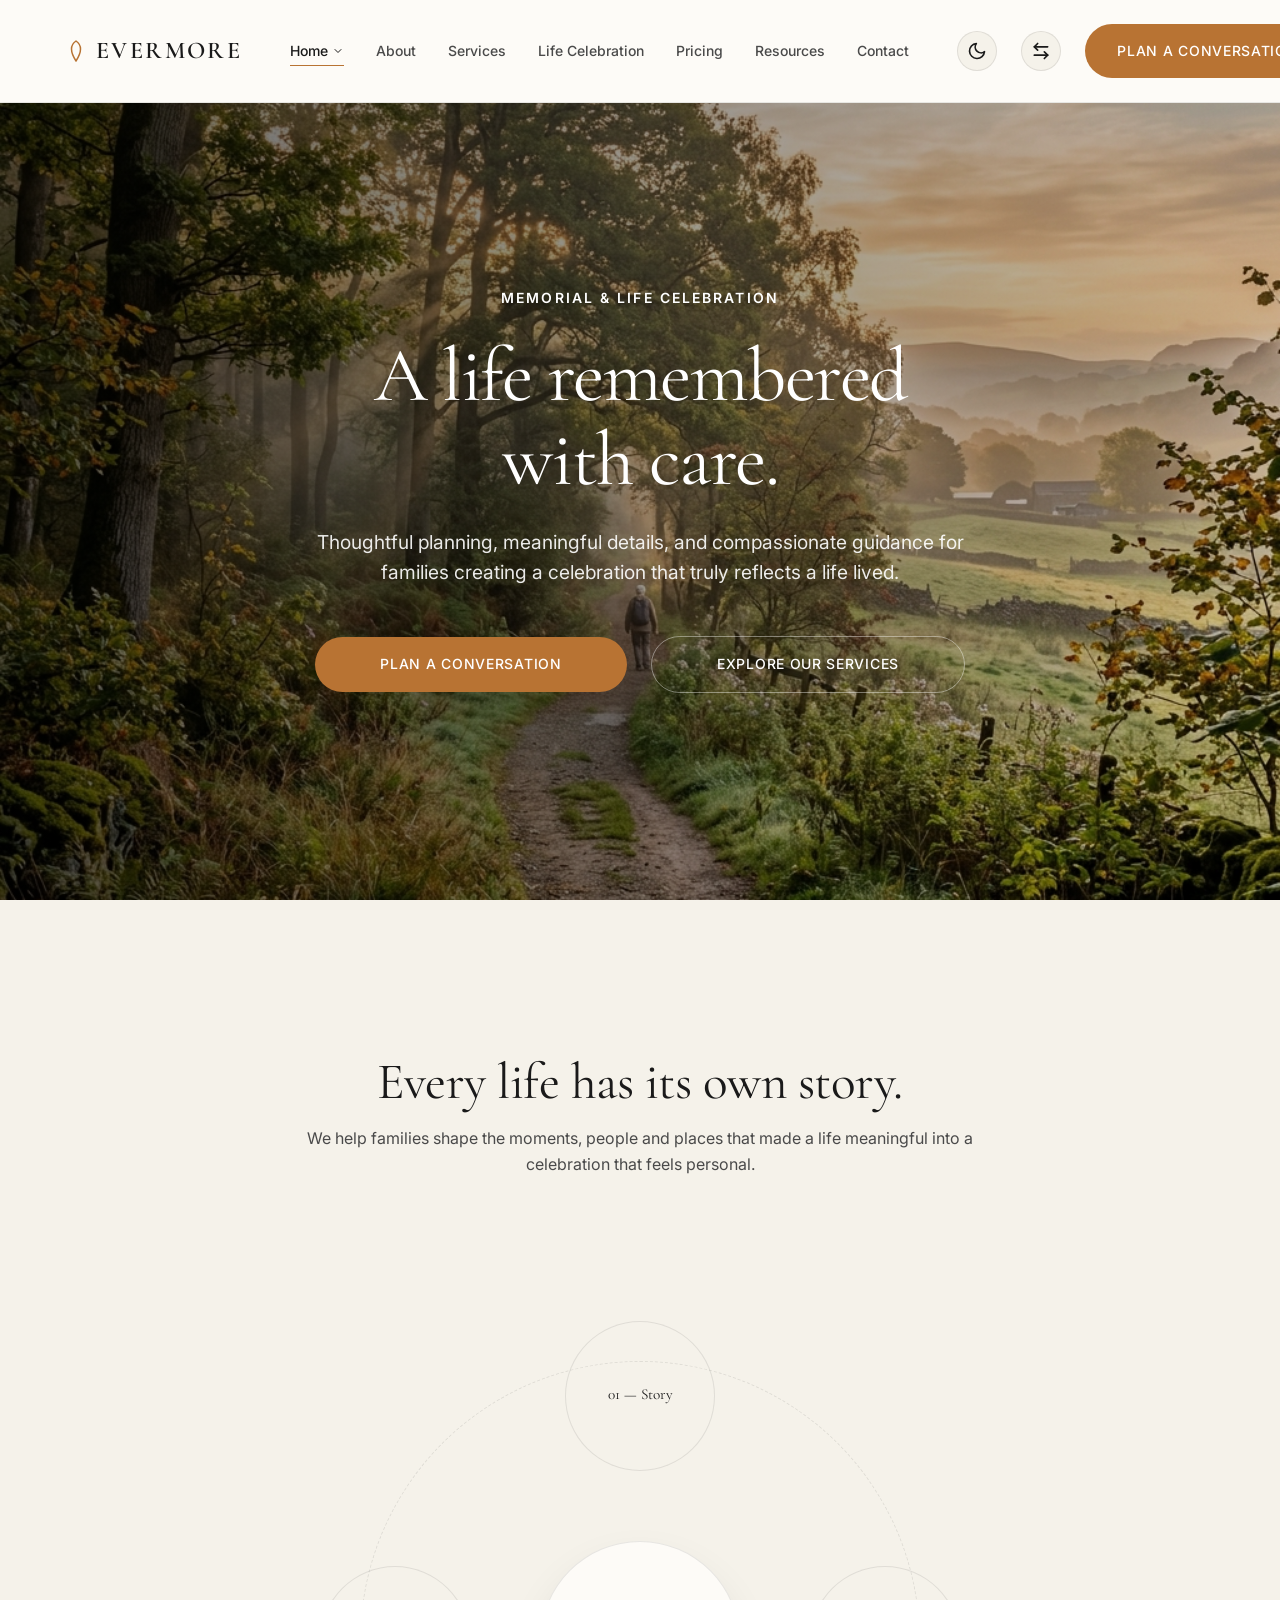
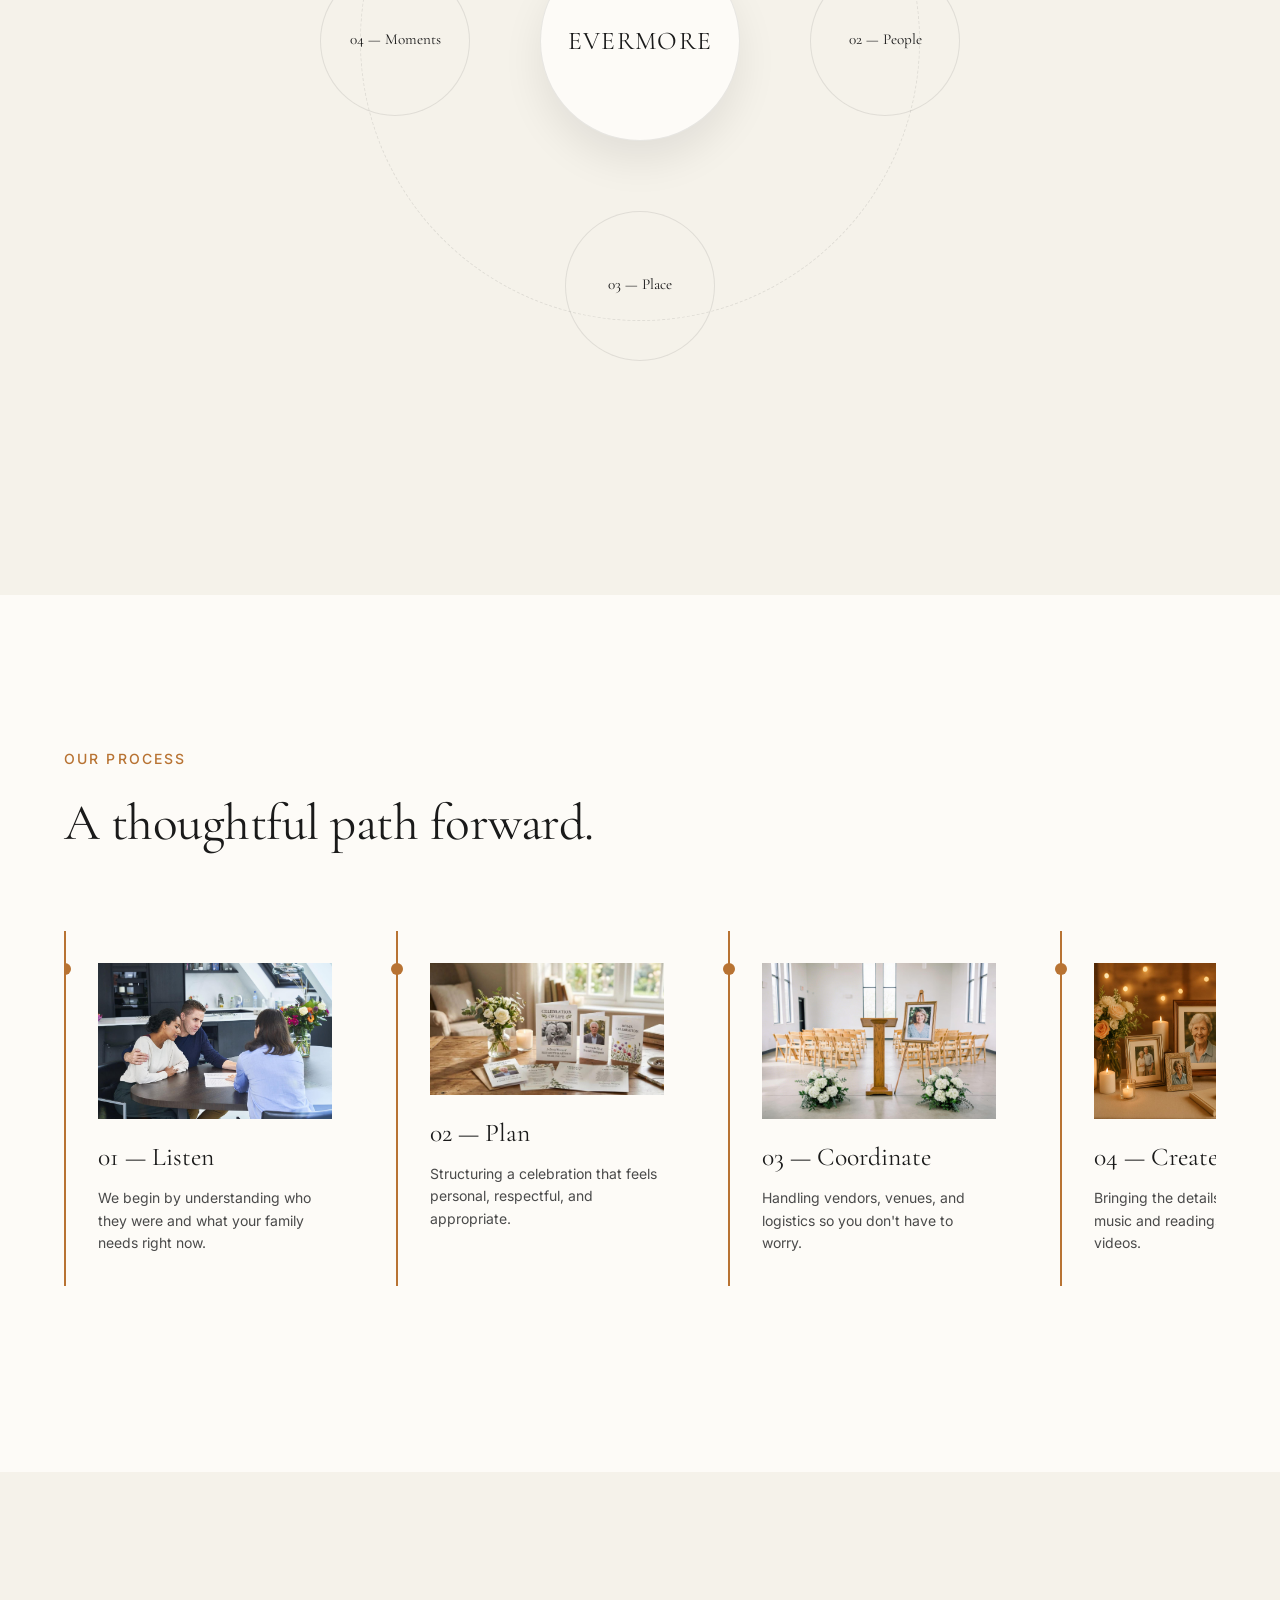
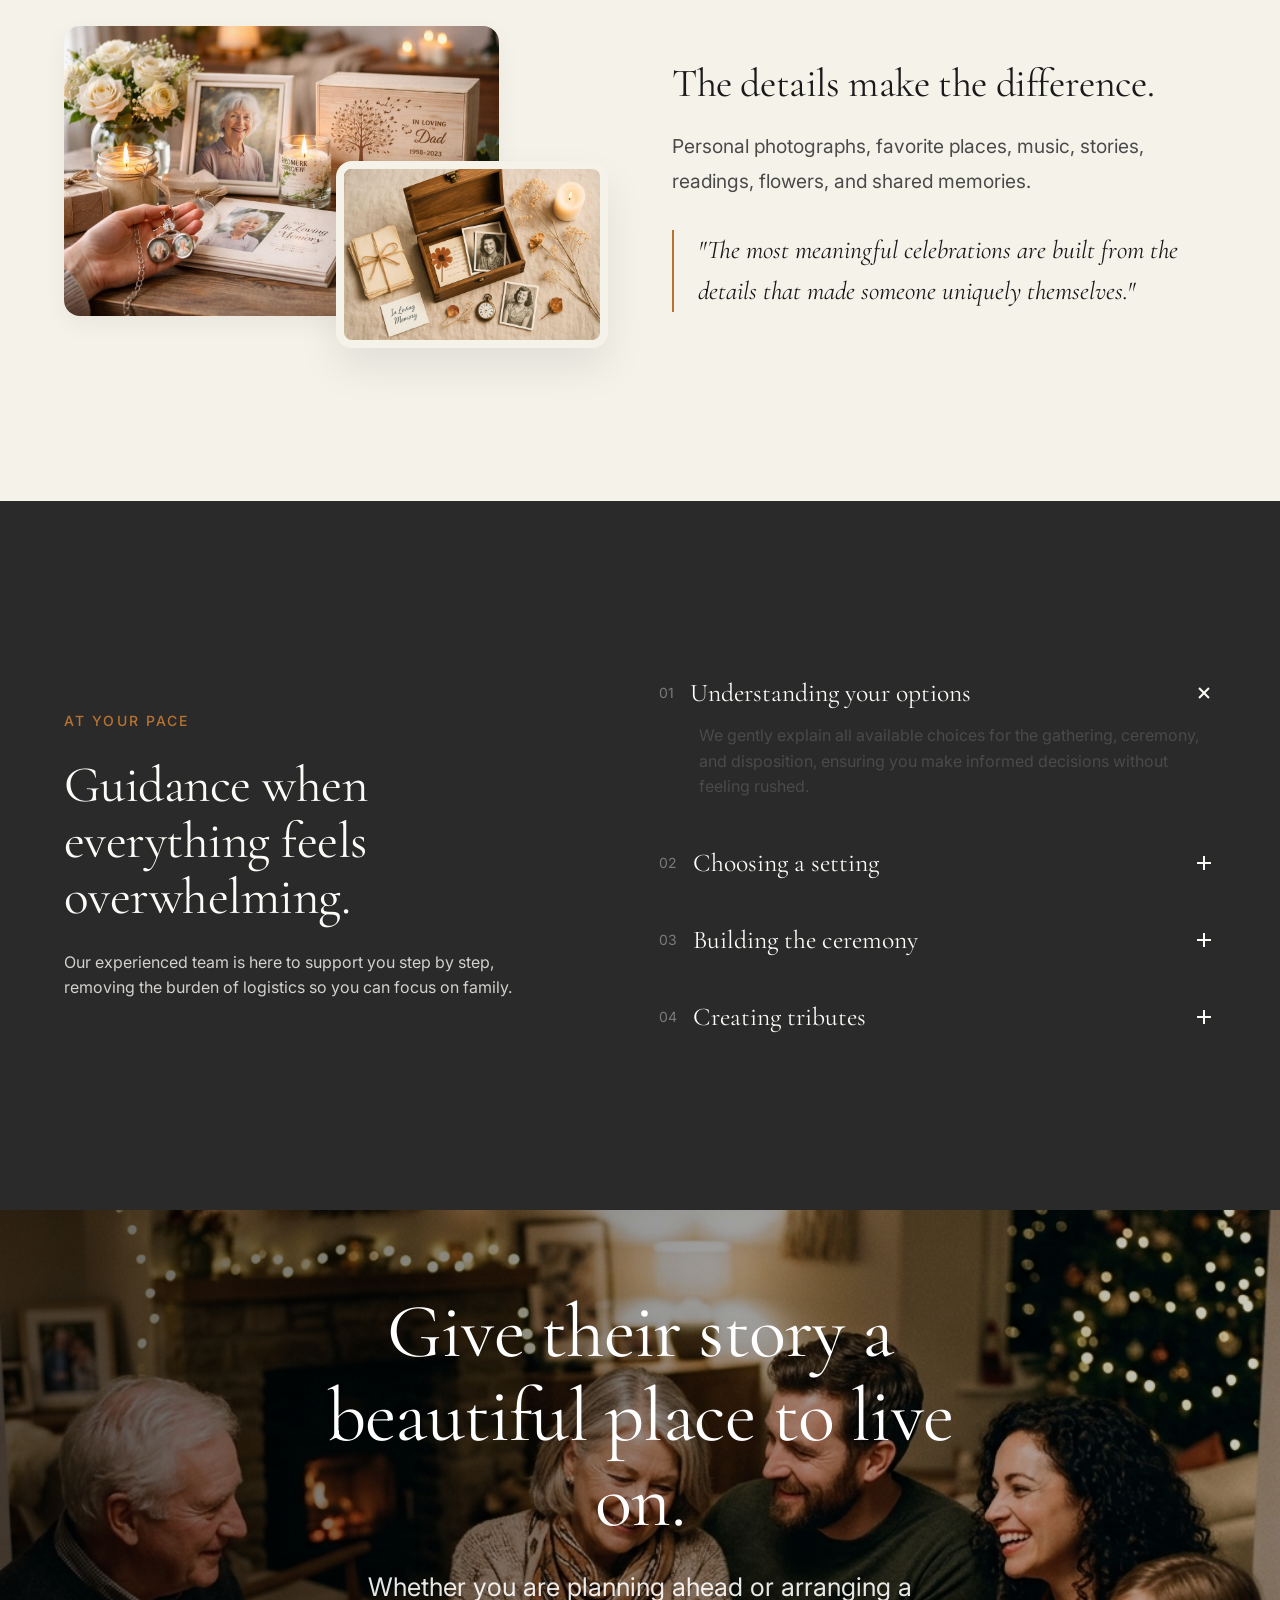
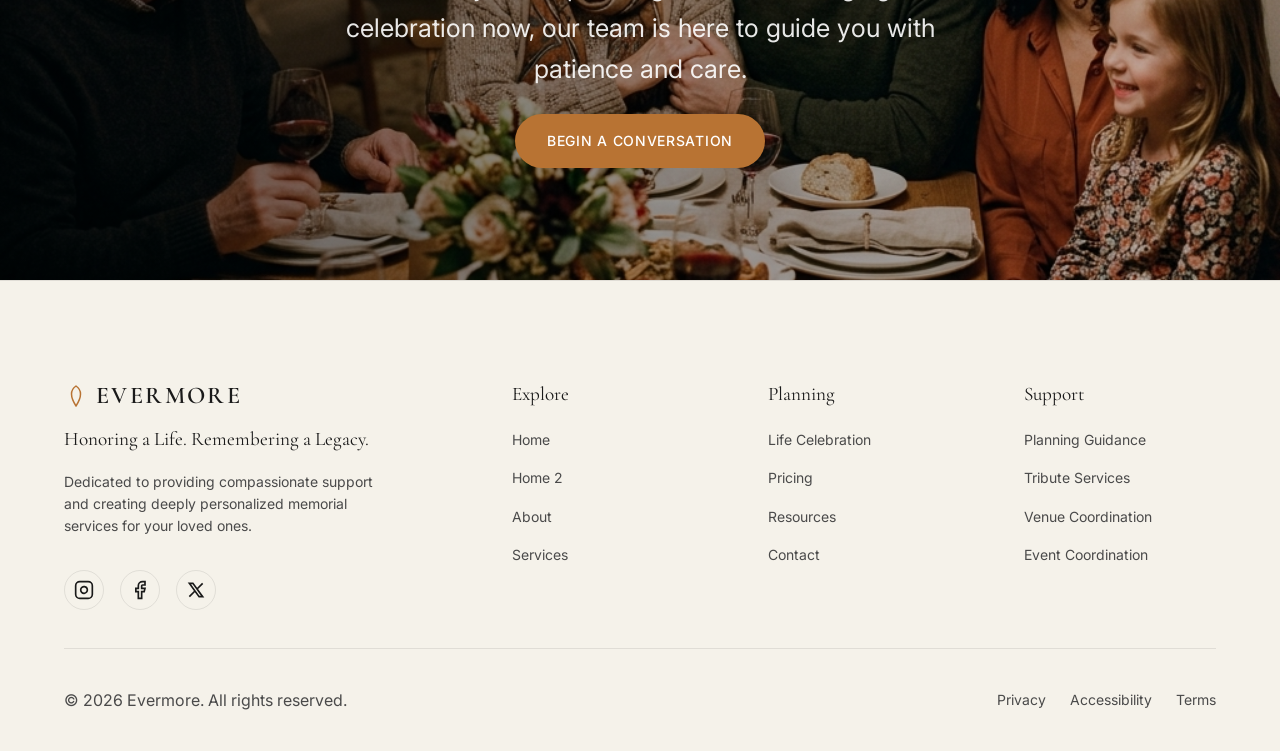
==== index.html @ eb97acb5 "Initial commit" ====
<!DOCTYPE html>
<html lang="en" dir="ltr">
<head>
  <meta charset="UTF-8">
  <meta name="viewport" content="width=device-width, initial-scale=1.0">
  <title>EVERMORE | Memorial & Life Celebration</title>
  <meta name="description" content="Thoughtful planning, meaningful details, and compassionate guidance for families creating a celebration that truly reflects a life lived.">
  <link rel="preconnect" href="https://fonts.googleapis.com">
  <link rel="preconnect" href="https://fonts.gstatic.com" crossorigin>
  <link href="https://fonts.googleapis.com/css2?family=Cormorant+Garamond:wght@400;500;600&family=Inter:wght@300;400;500&display=swap" rel="stylesheet">
  <link rel="stylesheet" href="assets/css/style.css">
  <style>
    /* Home specific styles */
    .hero-home { min-height: 100vh; display: flex; align-items: center; padding-top: 5rem; position: relative; overflow: hidden; }
    .timeline-path { display: flex; overflow-x: auto; padding: 2rem 0; gap: 2rem; scrollbar-width: none; }
    .timeline-path::-webkit-scrollbar { display: none; }
    .timeline-node { flex: 0 0 300px; padding: 2rem; border-left: 2px solid var(--accent-primary); position: relative; }
    [dir="rtl"] .timeline-node { border-left: none; border-right: 2px solid var(--accent-primary); }
    .timeline-node::before { content: ''; position: absolute; left: -7px; top: 2rem; width: 12px; height: 12px; border-radius: 50%; background: var(--accent-primary); }
    [dir="rtl"] .timeline-node::before { left: auto; right: -7px; }
    
    .elegant-split { display: grid; grid-template-columns: 1fr 1fr; gap: 4rem; align-items: center; }
    .elegant-visuals { position: relative; padding-bottom: 2rem; padding-right: 2rem; }
    .elegant-img-main { width: 85%; height: auto; border-radius: var(--radius-lg); box-shadow: var(--shadow-md); position: relative; z-index: 1; display: block; }
    .elegant-img-second { width: 50%; height: auto; border-radius: var(--radius-lg); box-shadow: var(--shadow-lg); position: absolute; right: 0; bottom: 0; z-index: 2; border: 8px solid var(--bg-secondary); }
    .elegant-content { display: flex; flex-direction: column; justify-content: center; }
    
    @media (max-width: 768px) {
      .timeline-node { flex: 0 0 80vw; }
      .elegant-split { grid-template-columns: 1fr; gap: 3rem; }
      .elegant-img-main { width: 95%; }
      .elegant-img-second { width: 45%; }
    }
  </style>
</head>
<body>

<nav class="navbar">
  <div class="container nav-container">
                <div class="nav-brand">
      <a href="/" class="nav-logo-text" style="display: flex; align-items: center; gap: 0.5rem; white-space: nowrap; line-height: 1;">
        <svg width="24" height="24" viewBox="0 0 24 24" fill="none" stroke="var(--accent-primary)" stroke-width="1.5" stroke-linecap="round" stroke-linejoin="round"><path d="M12 2c0 0-4.5 3-4.5 8s4.5 12 4.5 12 4.5-7 4.5-12-4.5-8-4.5-8z"></path></svg>
        EVERMORE
      </a>
    </div>
    
    <div class="nav-menu">
      <div class="dropdown">
        <a href="#" class="nav-link has-dropdown">Home <svg width="12" height="12" viewBox="0 0 24 24" fill="none" stroke="currentColor" stroke-width="2" stroke-linecap="round" stroke-linejoin="round"><polyline points="6 9 12 15 18 9"></polyline></svg></a>
        <div class="dropdown-content">
          <a href="/" class="nav-link">Home 1</a>
          <a href="/home-2.html" class="nav-link">Home 2</a>
        </div>
      </div>
      <a href="/about.html" class="nav-link">About</a>
      <a href="/services.html" class="nav-link">Services</a>
      <a href="/life-celebration.html" class="nav-link">Life Celebration</a>
      <a href="/pricing.html" class="nav-link">Pricing</a>
      <a href="/resources.html" class="nav-link">Resources</a>
      <a href="/contact.html" class="nav-link">Contact</a>
      </div>

    <div class="nav-actions" style="display: flex; align-items: center; gap: 1.5rem;">
      <button class="icon-btn theme-toggle" aria-label="Toggle Theme">
        <svg width="20" height="20" viewBox="0 0 24 24" fill="none" stroke="currentColor" stroke-width="2" stroke-linecap="round" stroke-linejoin="round"><path d="M21 12.79A9 9 0 1 1 11.21 3 7 7 0 0 0 21 12.79z"></path></svg>
      </button>
      <button class="icon-btn rtl-toggle" aria-label="Toggle RTL">
        <svg width="20" height="20" viewBox="0 0 24 24" fill="none" stroke="currentColor" stroke-width="2" stroke-linecap="round" stroke-linejoin="round"><path d="M8 3L4 7l4 4"/><path d="M4 7h16"/><path d="M16 21l4-4-4-4"/><path d="M20 17H4"/></svg>
      </button>
      <a href="#" class="btn btn-primary open-modal">Plan a Conversation</a>
    </div>

    <div class="hamburger">
      <span></span>
      <span></span>
      <span></span>
    </div>
  </div>
</nav>

<div class="mobile-menu">
  <button class="mobile-close-btn" aria-label="Close Menu">
    <svg width="24" height="24" viewBox="0 0 24 24" fill="none" stroke="currentColor" stroke-width="2" stroke-linecap="round" stroke-linejoin="round"><line x1="18" y1="6" x2="6" y2="18"></line><line x1="6" y1="6" x2="18" y2="18"></line></svg>
  </button>
  <div class="mobile-nav-list">
      <a href="/" class="nav-link">Home 1</a>
      <a href="/home-2.html" class="nav-link">Home 2</a>
      <a href="/about.html" class="nav-link">About</a>
      <a href="/services.html" class="nav-link">Services</a>
      <a href="/life-celebration.html" class="nav-link">Life Celebration</a>
      <a href="/pricing.html" class="nav-link">Pricing</a>
      <a href="/resources.html" class="nav-link">Resources</a>
      <a href="/contact.html" class="nav-link">Contact</a>
  </div>
  <div class="mobile-controls">
      <button id="theme-toggle" class="icon-btn" aria-label="Toggle Theme">
        <svg width="20" height="20" viewBox="0 0 24 24" fill="none" stroke="currentColor" stroke-width="2" stroke-linecap="round" stroke-linejoin="round"><path d="M21 12.79A9 9 0 1 1 11.21 3 7 7 0 0 0 21 12.79z"></path></svg>
      </button>
      <button id="rtl-toggle" class="icon-btn" aria-label="Toggle RTL">
        <svg width="20" height="20" viewBox="0 0 24 24" fill="none" stroke="currentColor" stroke-width="2" stroke-linecap="round" stroke-linejoin="round"><path d="M8 3L4 7l4 4"/><path d="M4 7h16"/><path d="M16 21l4-4-4-4"/><path d="M20 17H4"/></svg>
      </button>
  </div>
  
  <a href="#" class="btn btn-primary open-modal">Plan a Conversation</a>
</div>

<!-- SECTION 01: HERO -->
<section class="hero-home">
  <div class="hero-bg reveal">
    <img src="assets/images/home_hero.jpg" alt="Peaceful natural landscape">
    <div class="hero-overlay"></div>
  </div>
  <div class="container hero-content" style="margin: 0 auto; text-align: center; display: flex; flex-direction: column; align-items: center; justify-content: center;">
    <span class="eyebrow reveal stagger-1" style="margin-bottom: 1.5rem; color: #FFFFFF; font-weight: 600; text-shadow: 0 2px 4px rgba(0,0,0,0.3);">MEMORIAL & LIFE CELEBRATION</span>
    <h1 class="reveal stagger-2" style="margin-bottom: 1.5rem; text-align: center;">A life remembered with care.</h1>
    <p class="reveal stagger-3" style="font-size: var(--text-md); margin: 0 auto 3rem auto; max-width: 700px; text-align: center;">Thoughtful planning, meaningful details, and compassionate guidance for families creating a celebration that truly reflects a life lived.</p>
    <div class="reveal stagger-4 btn-group" style="max-width: 650px; margin: 0 auto;">
      <a href="#" class="btn btn-primary open-modal">Plan a Conversation</a>
      <a href="/services.html" class="btn btn-secondary" style="border-color: rgba(255,255,255,0.4); color: white;">Explore Our Services</a>
    </div>
  </div>
</section>

<!-- SECTION 02: THE MEMORY MAP -->
<section class="section section-alt">
  <div class="container text-center">
    <h2 class="reveal" style="margin-bottom: 1rem;">Every life has its own story.</h2>
    <p class="reveal stagger-1" style="margin: 0 auto 4rem auto; max-width: 700px;">We help families shape the moments, people and places that made a life meaningful into a celebration that feels personal.</p>
    
    <div class="memory-map-container reveal stagger-2">
      <div class="orbit-line"></div>
      <div class="memory-map-center">
        EVERMORE
      </div>
      
      <div class="orbit-node node-1">
        <h4>01 &mdash; Story</h4>
        <p>The unique narrative of a life well lived.</p>
      </div>
      
      <div class="orbit-node node-2">
        <h4>02 &mdash; People</h4>
        <p>The family and friends who shared the journey.</p>
      </div>
      
      <div class="orbit-node node-3">
        <h4>03 &mdash; Place</h4>
        <p>Meaningful locations that hold memories.</p>
      </div>
      
      <div class="orbit-node node-4">
        <h4>04 &mdash; Moments</h4>
        <p>The small details that meant everything.</p>
      </div>
    </div>
  </div>
</section>

<!-- SECTION 03: SERVICES PATH -->
<section class="section">
  <div class="container">
    <span class="eyebrow reveal">OUR PROCESS</span>
    <h2 class="reveal stagger-1" style="margin-bottom: 3rem;">A thoughtful path forward.</h2>
    
    <div class="timeline-path reveal stagger-2">
      <div class="timeline-node">
        <img src="assets/images/Listen.png" alt="Listen" style="width: 100%; height: auto; display: block; margin-bottom: 1.5rem;">
        <h4 style="font-family: var(--font-display); margin-bottom: 1rem;">01 &mdash; Listen</h4>
        <p style="font-size: var(--text-sm);">We begin by understanding who they were and what your family needs right now.</p>
      </div>
      <div class="timeline-node">
        <img src="assets/images/Plan.png" alt="Plan" style="width: 100%; height: auto; display: block; margin-bottom: 1.5rem;">
        <h4 style="font-family: var(--font-display); margin-bottom: 1rem;">02 &mdash; Plan</h4>
        <p style="font-size: var(--text-sm);">Structuring a celebration that feels personal, respectful, and appropriate.</p>
      </div>
      <div class="timeline-node">
        <img src="assets/images/Coordinate.png" alt="Coordinate" style="width: 100%; height: auto; display: block; margin-bottom: 1.5rem;">
        <h4 style="font-family: var(--font-display); margin-bottom: 1rem;">03 &mdash; Coordinate</h4>
        <p style="font-size: var(--text-sm);">Handling vendors, venues, and logistics so you don't have to worry.</p>
      </div>
      <div class="timeline-node">
        <img src="assets/images/Create.png" alt="Create" style="width: 100%; height: auto; display: block; margin-bottom: 1.5rem;">
        <h4 style="font-family: var(--font-display); margin-bottom: 1rem;">04 &mdash; Create</h4>
        <p style="font-size: var(--text-sm);">Bringing the details to life—from music and readings to tribute videos.</p>
      </div>
      <div class="timeline-node">
        <img src="assets/images/Remember.png" alt="Remember" style="width: 100%; height: auto; display: block; margin-bottom: 1.5rem;">
        <h4 style="font-family: var(--font-display); margin-bottom: 1rem;">05 &mdash; Remember</h4>
        <p style="font-size: var(--text-sm);">Supporting you on the day so you can focus entirely on remembering.</p>
      </div>
    </div>
  </div>
</section>

<!-- SECTION 04: LIFE IN DETAILS -->
<section class="section section-alt">
  <div class="container">
    <div class="elegant-split">
      <div class="elegant-visuals reveal">
        <img src="assets/images/The%20details%20make%20the%20difference.png" class="elegant-img-main" alt="The details make the difference">
        <img src="assets/images/The%20details%20make%20the%20difference2.png" class="elegant-img-second stagger-1" alt="Details make the difference 2">
      </div>
      <div class="elegant-content reveal stagger-2">
        <h2 style="margin-bottom: 1.5rem; font-size: 2.5rem;">The details make the difference.</h2>
        <p style="margin-bottom: 2rem; font-size: var(--text-md); color: var(--text-secondary); line-height: 1.8;">Personal photographs, favorite places, music, stories, readings, flowers, and shared memories.</p>
        <blockquote style="font-family: var(--font-display); font-size: var(--text-lg); font-style: italic; border-left: 2px solid var(--accent-primary); padding-left: 1.5rem; color: var(--text-primary); margin: 0;">
          "The most meaningful celebrations are built from the details that made someone uniquely themselves."
        </blockquote>
      </div>
    </div>
  </div>
</section>

<!-- SECTION 05: PLANNING WITHOUT PRESSURE -->
<section class="section section-dark">
  <div class="container">
    <div class="editorial-grid">
      <div style="grid-column: 1 / 6;" class="reveal">
        <span class="eyebrow" style="color: var(--accent-primary);">AT YOUR PACE</span>
        <h2 style="margin-bottom: 1.5rem;">Guidance when everything feels overwhelming.</h2>
        <p>Our experienced team is here to support you step by step, removing the burden of logistics so you can focus on family.</p>
      </div>
      <div style="grid-column: 7 / 13;" class="reveal stagger-1">
        
        <div class="accordion-item active">
          <div class="accordion-header">
            <h3 class="accordion-title"><span class="accordion-num">01</span> Understanding your options</h3>
            <svg class="accordion-icon" width="24" height="24" viewBox="0 0 24 24" fill="none" stroke="currentColor" stroke-width="2"><line x1="12" y1="5" x2="12" y2="19"></line><line x1="5" y1="12" x2="19" y2="12"></line></svg>
          </div>
          <div class="accordion-content">
            <div class="accordion-inner">
              We gently explain all available choices for the gathering, ceremony, and disposition, ensuring you make informed decisions without feeling rushed.
            </div>
          </div>
        </div>
        
        <div class="accordion-item">
          <div class="accordion-header">
            <h3 class="accordion-title"><span class="accordion-num">02</span> Choosing a setting</h3>
            <svg class="accordion-icon" width="24" height="24" viewBox="0 0 24 24" fill="none" stroke="currentColor" stroke-width="2"><line x1="12" y1="5" x2="12" y2="19"></line><line x1="5" y1="12" x2="19" y2="12"></line></svg>
          </div>
          <div class="accordion-content">
            <div class="accordion-inner">
              From elegant halls and botanical gardens to intimate private estates, we source and secure venues that fit the tone of the celebration.
            </div>
          </div>
        </div>

        <div class="accordion-item">
          <div class="accordion-header">
            <h3 class="accordion-title"><span class="accordion-num">03</span> Building the ceremony</h3>
            <svg class="accordion-icon" width="24" height="24" viewBox="0 0 24 24" fill="none" stroke="currentColor" stroke-width="2"><line x1="12" y1="5" x2="12" y2="19"></line><line x1="5" y1="12" x2="19" y2="12"></line></svg>
          </div>
          <div class="accordion-content">
            <div class="accordion-inner">
              Structuring the flow of the day, helping select meaningful readings, and coordinating speakers and musicians.
            </div>
          </div>
        </div>
        
        <div class="accordion-item">
          <div class="accordion-header">
            <h3 class="accordion-title"><span class="accordion-num">04</span> Creating tributes</h3>
            <svg class="accordion-icon" width="24" height="24" viewBox="0 0 24 24" fill="none" stroke="currentColor" stroke-width="2"><line x1="12" y1="5" x2="12" y2="19"></line><line x1="5" y1="12" x2="19" y2="12"></line></svg>
          </div>
          <div class="accordion-content">
            <div class="accordion-inner">
              Designing personalized elements like cinematic video stories, premium memory books, and beautiful displays.
            </div>
          </div>
        </div>
        
      </div>
    </div>
  </div>
</section>

<!-- SECTION 06: FINAL CTA -->
<section class="hero-home" style="min-height: 70vh; padding-bottom: 5rem;">
  <div class="hero-bg reveal">
    <img src="assets/images/life_celebration_hero.jpg" alt="Warm family gathering">
    <div class="hero-overlay"></div>
  </div>
  <div class="container hero-content text-center" style="margin: 0 auto; padding-bottom: 2rem;">
    <h2 class="reveal" style="font-size: var(--text-hero); margin-bottom: 1.5rem; color: #fff;">Give their story a beautiful place to live on.</h2>
    <p class="reveal stagger-1" style="margin: 0 auto 1.5rem auto; font-size: var(--text-lg); color: rgba(255,255,255,0.9);">Whether you are planning ahead or arranging a celebration now, our team is here to guide you with patience and care.</p>
    <a href="#" class="btn btn-primary reveal stagger-2 open-modal">Begin a Conversation</a>
  </div>
</section>

<div class="modal-overlay">
  <div class="modal-container">
    <button class="modal-close" aria-label="Close modal">
      <svg width="24" height="24" viewBox="0 0 24 24" fill="none" stroke="currentColor" stroke-width="2" stroke-linecap="round" stroke-linejoin="round"><line x1="18" y1="6" x2="6" y2="18"></line><line x1="6" y1="6" x2="18" y2="18"></line></svg>
    </button>
    <div class="modal-header">
      <h2 style="font-family: var(--font-display); margin-bottom: 0.5rem;">Let's Begin With a Conversation</h2>
      <p style="color: var(--text-secondary); font-size: var(--text-sm);">Tell us a little about what you are looking for, and our planning team can help you understand the next steps.</p>
    </div>
    <form class="modal-form">
      <div class="form-group">
        <label class="form-label">Your Name</label>
        <input type="text" class="form-control" required>
      </div>
      <div class="grid" style="grid-template-columns: 1fr 1fr; gap: 1rem; margin-bottom: 1.5rem;">
        <div>
          <label class="form-label">Email</label>
          <input type="email" class="form-control" required>
        </div>
        <div>
          <label class="form-label">Phone</label>
          <input type="tel" class="form-control">
        </div>
      </div>
      <div class="form-group">
        <label class="form-label">What Can We Help With?</label>
        <select class="form-control" required>
          <option value="">Select an option...</option>
          <option value="planning">Planning Guidance</option>
          <option value="celebration">Celebration Design</option>
          <option value="tribute">Tribute Creation</option>
          <option value="coordination">Event Coordination</option>
          <option value="other">Other</option>
        </select>
      </div>
      <div class="form-group">
        <label class="form-label">Message</label>
        <textarea class="form-control" placeholder="Share as much or as little as you feel comfortable..."></textarea>
      </div>
      <button type="submit" class="btn btn-primary w-full" style="margin-top: 1rem;">Send Enquiry</button>
    </form>
  </div>
</div>

<footer class="footer">
  <div class="container">
    <div class="footer-grid">
                              <div class="footer-brand">
        <a href="/" class="nav-logo-text" style="display: flex; align-items: center; gap: 0.5rem; margin-bottom: 1rem; white-space: nowrap; line-height: 1;">
          <svg width="24" height="24" viewBox="0 0 24 24" fill="none" stroke="var(--accent-primary)" stroke-width="1.5" stroke-linecap="round" stroke-linejoin="round"><path d="M12 2c0 0-4.5 3-4.5 8s4.5 12 4.5 12 4.5-7 4.5-12-4.5-8-4.5-8z"></path></svg>
          EVERMORE
        </a>
                <p style="font-family: var(--font-display); font-size: 1.2rem; color: var(--text-primary); margin-bottom: 1rem;">Honoring a Life. Remembering a Legacy.</p>
        <p style="font-size: var(--text-sm); color: var(--text-secondary); line-height: 1.6; margin-bottom: 1.5rem; max-width: 320px;">
          Dedicated to providing compassionate support and creating deeply personalized memorial services for your loved ones.
        </p>
        <div class="social-links">
          <a href="#" class="social-link" aria-label="Instagram">
            <svg width="20" height="20" viewBox="0 0 24 24" fill="none" stroke="currentColor" stroke-width="2"><rect x="2" y="2" width="20" height="20" rx="5" ry="5"></rect><path d="M16 11.37A4 4 0 1 1 12.63 8 4 4 0 0 1 16 11.37z"></path><line x1="17.5" y1="6.5" x2="17.51" y2="6.5"></line></svg>
          </a>
          <a href="#" class="social-link" aria-label="Facebook">
            <svg width="20" height="20" viewBox="0 0 24 24" fill="none" stroke="currentColor" stroke-width="2"><path d="M18 2h-3a5 5 0 0 0-5 5v3H7v4h3v8h4v-8h3l1-4h-4V7a1 1 0 0 1 1-1h3z"></path></svg>
          </a>
          <a href="#" class="social-link" aria-label="Twitter">
            <svg width="20" height="20" viewBox="0 0 24 24" fill="none" stroke="currentColor" stroke-width="2"><path d="M4 4l11.733 16h4.267l-11.733 -16z"></path><path d="M4 20l6.768 -6.768m2.46 -2.46l6.772 -6.772"></path></svg>
          </a>
        </div>
      </div>
      
      <div class="footer-col">
        <h4>Explore</h4>
        <div class="footer-links">
          <a href="/" class="footer-link">Home</a>
          <a href="/home-2.html" class="footer-link">Home 2</a>
          <a href="/about.html" class="footer-link">About</a>
          <a href="/services.html" class="footer-link">Services</a>
        </div>
      </div>
      
      <div class="footer-col">
        <h4>Planning</h4>
        <div class="footer-links">
          <a href="/life-celebration.html" class="footer-link">Life Celebration</a>
          <a href="/pricing.html" class="footer-link">Pricing</a>
          <a href="/resources.html" class="footer-link">Resources</a>
          <a href="/contact.html" class="footer-link">Contact</a>
        </div>
      </div>
      
      <div class="footer-col">
        <h4>Support</h4>
        <div class="footer-links">
          <a href="#" class="footer-link">Planning Guidance</a>
          <a href="#" class="footer-link">Tribute Services</a>
          <a href="#" class="footer-link">Venue Coordination</a>
          <a href="#" class="footer-link">Event Coordination</a>
        </div>
      </div>
    </div>
    
    <div class="footer-bottom">
      <p>&copy; 2026 Evermore. All rights reserved.</p>
      <div class="footer-legal">
        <a href="#" class="footer-link">Privacy</a>
        <a href="#" class="footer-link">Accessibility</a>
        <a href="#" class="footer-link">Terms</a>
      </div>
    </div>
  </div>
  <a href="#" class="back-to-top" aria-label="Back to Top">
    <svg width="24" height="24" viewBox="0 0 24 24" fill="none" stroke="currentColor" stroke-width="2" stroke-linecap="round" stroke-linejoin="round"><path d="M12 19V5M5 12l7-7 7 7"/></svg>
  </a>
</footer>
<script src="assets/js/main.js"></script>
</body>
</html>
---- assets/css/style.css ----
/* EVERMORE - Premium Memorial & Life Celebration */
/* CSS Variables & Theme System */

:root {
  /* Color Palette - Light Mode */
  --color-ivory: #FDFBF7;
  --color-cream: #F5F2EA;
  --color-taupe: #E5DFD3;
  --color-charcoal: #2A2A2A;
  --color-black: #1A1A1A;
  --color-copper: #B87333;
  --color-copper-muted: #D4A373;
  --color-sage: #8A9A86;
  --color-terracotta: #A86A51;

  /* Semantic Colors */
  --bg-primary: var(--color-ivory);
  --bg-secondary: var(--color-cream);
  --bg-tertiary: var(--color-taupe);
  --bg-overlay: rgba(253, 251, 247, 0.85);
  
  --text-primary: var(--color-black);
  --text-secondary: #4A4A4A;
  --text-muted: #7A7A7A;
  
  --accent-primary: var(--color-copper);
  --accent-hover: #9E6129;
  
  --border-color: rgba(42, 42, 42, 0.1);

  /* Typography */
  --font-display: 'Cormorant Garamond', serif;
  --font-body: 'Inter', sans-serif;
  
  /* Fluid Spacing */
  --space-xs: clamp(0.5rem, 1vw, 0.75rem);
  --space-sm: clamp(1rem, 2vw, 1.5rem);
  --space-md: clamp(1.5rem, 3vw, 2.5rem);
  --space-lg: clamp(2.5rem, 5vw, 4rem);
  --space-xl: clamp(4rem, 8vw, 7rem);
  --space-xxl: clamp(6rem, 12vw, 10rem);
  
  /* Fluid Typography */
  --text-xs: clamp(0.75rem, 0.8vw, 0.875rem);
  --text-sm: clamp(0.875rem, 1vw, 1rem);
  --text-base: clamp(1rem, 1.2vw, 1.125rem);
  --text-md: clamp(1.125rem, 1.5vw, 1.35rem);
  --text-lg: clamp(1.5rem, 2vw, 1.75rem);
  --text-xl: clamp(2rem, 3vw, 2.5rem);
  --text-xxl: clamp(2.5rem, 4vw, 3.5rem);
  --text-hero: clamp(3rem, 6vw, 5.5rem);
  
  /* Layout */
  --container-width: 1400px;
  --container-padding: clamp(1.5rem, 5vw, 4rem);
  --radius-sm: 4px;
  --radius-md: 8px;
  --radius-lg: 16px;
  --radius-full: 9999px;
  
  /* Shadows & Depth */
  --shadow-sm: 0 4px 12px rgba(0, 0, 0, 0.03);
  --shadow-md: 0 8px 24px rgba(0, 0, 0, 0.05);
  --shadow-lg: 0 20px 40px rgba(0, 0, 0, 0.08);
  --shadow-modal: 0 30px 60px rgba(0, 0, 0, 0.12);
  
  /* Transitions */
  --transition-fast: 200ms ease;
  --transition-normal: 400ms cubic-bezier(0.25, 1, 0.5, 1);
  --transition-slow: 800ms cubic-bezier(0.25, 1, 0.5, 1);
}

[data-theme="dark"] {
  --bg-primary: #121212;
  --bg-secondary: #1E1E1E;
  --bg-tertiary: #2A2A2A;
  --bg-overlay: rgba(18, 18, 18, 0.85);
  
  --text-primary: #F5F2EA;
  --text-secondary: #C0C0C0;
  --text-muted: #888888;
  
  --accent-primary: #D4A373;
  --accent-hover: #E3B991;
  
  --border-color: rgba(245, 242, 234, 0.1);
  
  --shadow-sm: 0 4px 12px rgba(0, 0, 0, 0.2);
  --shadow-md: 0 8px 24px rgba(0, 0, 0, 0.3);
  --shadow-lg: 0 20px 40px rgba(0, 0, 0, 0.4);
  --shadow-modal: 0 30px 60px rgba(0, 0, 0, 0.6);
}

/* Reset & Base Styles */
*, *::before, *::after {
  box-sizing: border-box;
  margin: 0;
  padding: 0;
}

html {
  font-family: var(--font-body);
  font-size: 16px;
  scroll-behavior: smooth;
  background-color: var(--bg-primary);
  color: var(--text-primary);
  transition: background-color var(--transition-normal), color var(--transition-normal);
}

body {
  line-height: 1.6;
  -webkit-font-smoothing: antialiased;
  -moz-osx-font-smoothing: grayscale;
  overflow-x: hidden;
}

/* Typography Base */
h1, h2, h3, h4, h5, h6 {
  font-family: var(--font-display);
  font-weight: 400;
  line-height: 1.1;
  color: var(--text-primary);
}

h1 { font-size: var(--text-hero); letter-spacing: -0.02em; }
h2 { font-size: var(--text-xxl); letter-spacing: -0.01em; }
h3 { font-size: var(--text-xl); }
h4 { font-size: var(--text-lg); }

p {
  color: var(--text-secondary);
  font-size: var(--text-base);
  max-width: 65ch;
}

a {
  color: inherit;
  text-decoration: none;
  transition: color var(--transition-fast);
}

img, picture, video {
  max-width: 100%;
  display: block;
}

ul, ol {
  list-style: none;
}

button, input, textarea, select {
  font: inherit;
  color: inherit;
  border: none;
  background: none;
}

button {
  cursor: pointer;
}

/* Layout Utilities */
.container {
  max-width: var(--container-width);
  margin: 0 auto;
  padding: 0 var(--container-padding);
}

.grid {
  display: grid;
  gap: var(--space-md);
}

.flex {
  display: flex;
}

.flex-col {
  flex-direction: column;
}

.items-center {
  align-items: center;
}

.justify-center {
  justify-content: center;
}

.justify-between {
  justify-content: space-between;
}

.text-center {
  text-align: center;
}

.w-full {
  width: 100%;
}

.h-screen {
  height: 100vh;
}

/* RTL Support */
[dir="rtl"] {
  text-align: right;
}

[dir="rtl"] .text-center {
  text-align: center;
}

[dir="rtl"] .margin-left-auto {
  margin-right: auto;
  margin-left: 0;
}

/* UI Components */

/* Buttons */
.btn {
  display: inline-flex;
  align-items: center;
  justify-content: center;
  padding: 1rem 2rem;
  border-radius: var(--radius-full);
  font-size: var(--text-sm);
  font-weight: 500;
  letter-spacing: 0.05em;
  text-transform: uppercase;
  transition: all var(--transition-normal);
  position: relative;
  overflow: hidden;
  white-space: nowrap;
}

.btn-primary {
  background-color: var(--accent-primary);
  color: #fff;
}

.btn-primary:hover {
  background-color: var(--accent-hover);
  transform: translateY(-2px);
  box-shadow: var(--shadow-md);
}

.btn-secondary {
  background-color: transparent;
  color: var(--text-primary);
  border: 1px solid var(--border-color);
}

.btn-secondary:hover {
  border-color: var(--text-primary);
  transform: translateY(-2px);
}

/* Button Groups */
.btn-group {
  display: flex;
  flex-direction: row;
  justify-content: center;
  align-items: center;
  gap: 1.5rem;
  width: 100%;
  flex-wrap: wrap;
}

.btn-group .btn {
  flex: 1;
  text-align: center;
  display: flex;
  justify-content: center;
  align-items: center;
  white-space: normal;
  min-width: 200px;
}

@media (max-width: 768px) {
  .btn-group {
    flex-direction: column;
    align-items: center;
    gap: 1rem;
  }
  .btn-group .btn {
    width: 100%;
    max-width: 100%;
    flex: none;
  }
}

/* Navbar */
.navbar {
  position: fixed;
  top: 0;
  left: 0;
  width: 100%;
  z-index: 100;
  padding: var(--space-sm) 0;
  transition: all var(--transition-normal);
  background-color: var(--bg-primary);
  border-bottom: 1px solid var(--border-color);
}

.navbar.scrolled {
  padding: 1rem 0;
  box-shadow: var(--shadow-sm);
}

.nav-container {
  display: flex;
  justify-content: space-between;
  align-items: center;
  gap: 3rem;
}

.nav-brand {
  display: flex;
  flex-direction: column;
  z-index: 101;
}

.nav-logo-text {
  font-family: var(--font-display);
  font-size: 1.5rem;
  font-weight: 600;
  letter-spacing: 0.1em;
  color: var(--text-primary);
}

.nav-descriptor {
  font-size: 0.65rem;
  text-transform: uppercase;
  letter-spacing: 0.15em;
  color: var(--text-muted);
}

.nav-menu {
  display: flex;
  gap: 2rem;
  align-items: center;
}

.nav-link {
  font-size: var(--text-sm);
  font-weight: 500;
  color: var(--text-secondary);
  position: relative;
  white-space: nowrap;
}

.dropdown {
  position: relative;
  display: inline-block;
}
.dropdown-content {
  display: none;
  position: absolute;
  background-color: var(--bg-primary);
  min-width: 150px;
  box-shadow: var(--shadow-md);
  z-index: 10;
  border: 1px solid var(--border-color);
  border-radius: var(--radius-md);
  top: 100%;
  left: 0;
  flex-direction: column;
}
.dropdown:hover .dropdown-content {
  display: flex;
}
.dropdown-content .nav-link {
  padding: 0.75rem 1rem;
}
.dropdown-content .nav-link::after {
  display: none;
}
.dropdown-content .nav-link:hover,
.dropdown-content .nav-link.active {
  background-color: var(--bg-secondary);
  color: var(--text-primary);
}
.nav-link.has-dropdown {
  display: flex;
  align-items: center;
  gap: 0.25rem;
}

.nav-link::after {
  content: '';
  position: absolute;
  bottom: -4px;
  left: 0;
  width: 0;
  height: 1px;
  background-color: var(--accent-primary);
  transition: width var(--transition-fast);
}

[dir="rtl"] .nav-link::after {
  left: auto;
  right: 0;
}

.nav-link:hover,
.nav-link.active {
  color: var(--text-primary);
}

.nav-link:hover::after,
.nav-link.active::after {
  width: 100%;
}

.nav-actions {
  display: flex;
  align-items: center;
  gap: 1.5rem;
}

.icon-btn {
  width: 40px;
  height: 40px;
  border-radius: 50%;
  display: flex;
  align-items: center;
  justify-content: center;
  background-color: var(--bg-secondary);
  color: var(--text-primary);
  transition: all var(--transition-fast);
  border: 1px solid var(--border-color);
}

.icon-btn:hover {
  background-color: var(--bg-tertiary);
  transform: scale(1.05);
}

.hamburger {
  display: none;
  flex-direction: column;
  justify-content: space-between;
  width: 30px;
  height: 20px;
  cursor: pointer;
  z-index: 101;
}

.hamburger span {
  display: block;
  width: 100%;
  height: 2px;
  background-color: var(--text-primary);
  transition: all var(--transition-normal);
}

/* Mobile Menu */
.mobile-menu {
  position: fixed;
  top: 0;
  right: -100%;
  width: 100%;
  max-width: 450px;
  height: 100vh;
  background-color: var(--bg-primary);
  z-index: 100;
  padding: 8rem 2rem 4rem;
  display: flex;
  flex-direction: column;
  transition: right var(--transition-normal);
  box-shadow: -10px 0 30px rgba(0,0,0,0.05);
  overflow-y: auto;
}

.mobile-close-btn {
  position: absolute;
  top: 2rem;
  right: 2rem;
  background: none;
  border: none;
  color: var(--text-primary);
  cursor: pointer;
  padding: 0.5rem;
  display: flex;
  align-items: center;
  justify-content: center;
  transition: color var(--transition-fast);
}

[dir="rtl"] .mobile-close-btn {
  right: auto;
  left: 2rem;
}

.mobile-close-btn:hover {
  color: var(--color-copper);
}

[dir="rtl"] .mobile-menu {
  right: auto;
  left: -100%;
  box-shadow: 10px 0 30px rgba(0,0,0,0.05);
  transition: left var(--transition-normal);
}

.mobile-menu.active {
  right: 0;
}

[dir="rtl"] .mobile-menu.active {
  left: 0;
}

.mobile-nav-list {
  display: flex;
  flex-direction: column;
  gap: 1.5rem;
  margin-bottom: 0;
}

.mobile-nav-list .nav-link {
  font-size: var(--text-lg);
  font-family: var(--font-display);
  text-align: center;
}

.mobile-controls {
  display: flex !important;
  justify-content: center !important;
  align-items: center !important;
  gap: 2rem !important;
  margin: 1rem auto 3rem auto !important;
  padding-top: 2rem !important;
  border-top: 1px solid var(--border-color) !important;
  width: 100% !important;
}

/* Hero Section Base */
.hero {
  position: relative;
  min-height: 100vh;
  display: flex;
  align-items: center;
  padding-top: 5rem;
  overflow: hidden;
}

.hero-bg {
  position: absolute;
  top: 0;
  left: 0;
  width: 100%;
  height: 100%;
  z-index: 0;
}

.hero-bg img {
  width: 100%;
  height: 100%;
  object-fit: cover;
  object-position: center;
}

.hero-overlay {
  position: absolute;
  top: 0;
  left: 0;
  width: 100%;
  height: 100%;
  background: linear-gradient(to right, rgba(0,0,0,0.6) 0%, rgba(0,0,0,0.2) 100%);
  z-index: 1;
}

[dir="rtl"] .hero-overlay {
  background: linear-gradient(to left, rgba(0,0,0,0.6) 0%, rgba(0,0,0,0.2) 100%);
}

.hero-content {
  position: relative;
  z-index: 2;
  color: #fff; /* Force white for dark overlays */
  max-width: 800px;
}

.hero-content h1 {
  color: #fff;
}

.hero-content p {
  color: rgba(255, 255, 255, 0.9);
}

.eyebrow {
  display: block;
  font-size: var(--text-sm);
  text-transform: uppercase;
  letter-spacing: 0.15em;
  margin-bottom: 1.5rem;
  font-weight: 500;
  color: var(--accent-primary);
}

.hero .eyebrow {
  color: var(--color-copper-muted);
}

/* Standard Sections */
.section {
  padding: var(--space-xxl) 0;
  position: relative;
}

.section-alt {
  background-color: var(--bg-secondary);
}

.section-dark {
  background-color: var(--color-charcoal);
  color: var(--color-ivory);
}
.section-dark h2, .section-dark h3, .section-dark p {
  color: var(--color-ivory);
}
.section-dark p {
  opacity: 0.8;
}

/* Cards & Layouts */
.editorial-grid {
  display: grid;
  grid-template-columns: repeat(12, 1fr);
  gap: var(--space-md);
  align-items: center;
}

.card {
  background-color: var(--bg-primary);
  border-radius: var(--radius-lg);
  padding: var(--space-lg);
  border: 1px solid var(--border-color);
  transition: all var(--transition-normal);
  height: 100%;
}

.card:hover {
  transform: translateY(-5px);
  box-shadow: var(--shadow-lg);
}

.image-card {
  position: relative;
  border-radius: var(--radius-lg);
  overflow: hidden;
  aspect-ratio: 3/4;
}

.image-card img {
  width: 100%;
  height: 100%;
  object-fit: cover;
  transition: transform var(--transition-slow);
}

.image-card:hover img {
  transform: scale(1.05);
}

/* Forms */
.form-group {
  margin-bottom: 1.5rem;
  position: relative;
}

.form-label {
  display: block;
  font-size: var(--text-sm);
  margin-bottom: 0.5rem;
  color: var(--text-secondary);
}

.form-control {
  width: 100%;
  padding: 1rem 1.25rem;
  border: 1px solid var(--border-color);
  border-radius: var(--radius-md);
  background-color: var(--bg-primary);
  color: var(--text-primary);
  transition: all var(--transition-fast);
}

.form-control:focus {
  outline: none;
  border-color: var(--accent-primary);
  box-shadow: 0 0 0 3px rgba(184, 115, 51, 0.1);
}

textarea.form-control {
  min-height: 120px;
  resize: vertical;
}

/* Modal System */
.modal-overlay {
  position: fixed;
  top: 0;
  left: 0;
  width: 100%;
  height: 100%;
  background-color: rgba(0, 0, 0, 0.5);
  backdrop-filter: blur(8px);
  z-index: 1000;
  display: flex;
  align-items: center;
  justify-content: center;
  opacity: 0;
  visibility: hidden;
  transition: all var(--transition-normal);
}

.modal-overlay.active {
  opacity: 1;
  visibility: visible;
}

.modal-container {
  background-color: var(--bg-primary);
  width: 90%;
  max-width: 600px;
  border-radius: var(--radius-lg);
  padding: var(--space-lg);
  position: relative;
  transform: translateY(20px) scale(0.95);
  opacity: 0;
  transition: all var(--transition-normal);
  box-shadow: var(--shadow-modal);
  max-height: 90vh;
  overflow-y: auto;
}

.modal-overlay.active .modal-container {
  transform: translateY(0) scale(1);
  opacity: 1;
}

.modal-close {
  position: absolute;
  top: 1.5rem;
  right: 1.5rem;
  width: 40px;
  height: 40px;
  border-radius: 50%;
  display: flex;
  align-items: center;
  justify-content: center;
  background-color: var(--bg-secondary);
  border: none;
  cursor: pointer;
  transition: all var(--transition-fast);
}

[dir="rtl"] .modal-close {
  right: auto;
  left: 1.5rem;
}

.modal-close:hover {
  background-color: var(--bg-tertiary);
  transform: rotate(90deg);
}

.modal-header {
  margin-bottom: 2rem;
  text-align: center;
}

/* Footer */
.footer {
  background-color: var(--bg-secondary);
  padding: var(--space-xl) 0 var(--space-md);
  border-top: 1px solid var(--border-color);
}

.footer-grid {
  display: grid;
  grid-template-columns: 2fr 1fr 1fr 1fr;
  gap: var(--space-lg);
  margin-bottom: var(--space-md);
}

.footer-brand h3 {
  font-family: var(--font-display);
  letter-spacing: 0.1em;
  margin-bottom: 0.5rem;
}

.footer-col h4 {
  font-size: var(--text-md);
  margin-bottom: 1.5rem;
  font-family: var(--font-display);
}

.footer-links {
  display: flex;
  flex-direction: column;
  gap: 1rem;
}

.footer-link {
  color: var(--text-secondary);
  font-size: var(--text-sm);
  transition: color var(--transition-fast);
}

.footer-link:hover {
  color: var(--accent-primary);
}

.social-links {
  display: flex;
  gap: 1rem;
  margin-top: 2rem;
}

.social-link {
  width: 40px;
  height: 40px;
  border-radius: 50%;
  display: flex;
  align-items: center;
  justify-content: center;
  border: 1px solid var(--border-color);
  transition: all var(--transition-normal);
}

.social-link:hover {
  border-color: var(--accent-primary);
  color: var(--accent-primary);
  transform: translateY(-3px) scale(1.1);
  box-shadow: 0 4px 12px rgba(184, 115, 51, 0.2);
}

.footer-bottom {
  display: flex;
  justify-content: space-between;
  align-items: center;
  padding-top: var(--space-md);
  border-top: 1px solid var(--border-color);
  font-size: var(--text-xs);
  color: var(--text-muted);
}

.footer-legal {
  display: flex;
  gap: 1.5rem;
}

/* Animations */
.reveal {
  opacity: 0;
  transform: translateY(30px);
  transition: all var(--transition-slow);
}

/* Back to Top */
.back-to-top {
  position: fixed;
  bottom: 2rem;
  right: 2rem;
  width: 50px;
  height: 50px;
  background-color: var(--bg-primary);
  border: 1px solid var(--border-color);
  border-radius: 50%;
  display: flex;
  align-items: center;
  justify-content: center;
  color: var(--text-primary);
  z-index: 99;
  box-shadow: var(--shadow-sm);
  transition: all var(--transition-normal);
  opacity: 0;
  visibility: hidden;
  transform: translateY(20px);
}

.back-to-top.visible {
  opacity: 1;
  visibility: visible;
  transform: translateY(0);
}

.back-to-top:hover {
  background-color: var(--accent-primary);
  color: var(--color-ivory);
  border-color: var(--accent-primary);
  transform: translateY(-5px);
  box-shadow: 0 10px 20px rgba(184, 115, 51, 0.2);
}

[dir="rtl"] .back-to-top {
  right: auto;
  left: 2rem;
}

.reveal.active {
  opacity: 1;
  transform: translateY(0);
}

.stagger-1 { transition-delay: 100ms; }
.stagger-2 { transition-delay: 200ms; }
.stagger-3 { transition-delay: 300ms; }
.stagger-4 { transition-delay: 400ms; }

/* Memory Map (Home) */
.memory-map-container {
  position: relative;
  width: 100%;
  max-width: 800px;
  margin: 0 auto;
  aspect-ratio: 1;
  display: flex;
  align-items: center;
  justify-content: center;
}

.memory-map-center {
  width: 200px;
  height: 200px;
  border-radius: 50%;
  background: var(--bg-primary);
  border: 1px solid var(--border-color);
  display: flex;
  align-items: center;
  justify-content: center;
  text-align: center;
  padding: 0;
  z-index: 10;
  box-shadow: var(--shadow-lg);
  font-family: var(--font-display);
  font-size: 1.6rem;
  letter-spacing: 0.05em;
}

.orbit-node {
  position: absolute;
  width: 150px;
  height: 150px;
  border-radius: 50%;
  background: var(--bg-secondary);
  border: 1px solid var(--border-color);
  display: flex;
  flex-direction: column;
  align-items: center;
  justify-content: center;
  transition: all var(--transition-normal);
  cursor: pointer;
  scale: 1;
  will-change: transform, scale;
  backface-visibility: hidden;
}

.orbit-node:hover {
  scale: 1.1;
  background: var(--bg-primary);
  box-shadow: var(--shadow-md);
  z-index: 20;
}

.orbit-node h4 {
  font-size: 0.95rem;
  margin-bottom: 0.25rem;
  white-space: nowrap;
}

.orbit-node p {
  font-size: 0.75rem;
  opacity: 0;
  visibility: hidden;
  max-height: 0;
  transition: all var(--transition-fast);
  text-align: center;
  padding: 0 0.5rem;
  margin: 0;
}

.orbit-node:hover p {
  opacity: 1;
  visibility: visible;
  max-height: 50px;
  margin-top: 0.25rem;
}

.node-1 { top: 10%; left: 50%; transform: translateX(-50%); }
.node-2 { top: 50%; right: 10%; transform: translateY(-50%); }
.node-3 { bottom: 10%; left: 50%; transform: translateX(-50%); }
.node-4 { top: 50%; left: 10%; transform: translateY(-50%); }

.orbit-line {
  position: absolute;
  width: 70%;
  height: 70%;
  border-radius: 50%;
  border: 1px dashed var(--border-color);
  z-index: 1;
  animation: spin 60s linear infinite;
}

@keyframes spin {
  100% { transform: rotate(360deg); }
}

/* Accordion */
.accordion-item {
  border-bottom: 1px solid var(--border-color);
  padding: 1.5rem 0;
}

.accordion-header {
  display: flex;
  justify-content: space-between;
  align-items: center;
  cursor: pointer;
  width: 100%;
  text-align: left;
}

[dir="rtl"] .accordion-header {
  text-align: right;
}

.accordion-title {
  font-family: var(--font-display);
  font-size: var(--text-lg);
  display: flex;
  align-items: center;
  gap: 1rem;
}

.accordion-num {
  font-size: var(--text-sm);
  color: var(--text-muted);
  font-family: var(--font-body);
}

.accordion-icon {
  transition: transform var(--transition-fast);
}

.accordion-item.active .accordion-icon {
  transform: rotate(45deg);
}

.accordion-content {
  max-height: 0;
  overflow: hidden;
  transition: max-height var(--transition-normal);
}

.accordion-item.active .accordion-content {
  max-height: 200px;
}

.accordion-inner {
  padding-top: 1rem;
  padding-left: 2.5rem;
  color: var(--text-secondary);
}

[dir="rtl"] .accordion-inner {
  padding-left: 0;
  padding-right: 2.5rem;
}

/* Responsive Rules */
@media (max-width: 1024px) {
  .nav-container {
    gap: 1rem;
  }
  
  .nav-menu, .nav-actions {
    display: none !important;
  }
  
  .hamburger {
    display: flex !important;
  }

  .footer-grid {
    grid-template-columns: 1fr 1fr;
  }
  
  .editorial-grid {
    grid-template-columns: repeat(8, 1fr);
  }
  
  .card-grid-4 {
    display: grid;
    grid-template-columns: 1fr 1fr;
    gap: var(--space-md);
  }
}

@media (max-width: 768px) {
  .grid {
    grid-template-columns: 1fr !important;
  }
  
  .hero-content {
    padding-top: 4rem;
  }
  
  .memory-map-container {
    aspect-ratio: auto;
    height: 600px;
  }
  
  .orbit-node {
    width: 100px;
    height: 100px;
  }
  
  .footer-grid {
    grid-template-columns: 1fr;
    text-align: center;
  }
  
  .footer-brand {
    display: flex;
    flex-direction: column;
    align-items: center;
  }
  
  .social-links {
    justify-content: center;
  }
  
  .footer-bottom {
    flex-direction: column;
    gap: 1rem;
    text-align: center;
  }
  
  .editorial-grid {
    display: flex;
    flex-direction: column;
  }
  
  /* Mobile controls at top of menu */
  .mobile-controls {
    justify-content: flex-start;
  }
}

@media (max-width: 480px) {
  .card-grid-4, .card-grid-3 {
    grid-template-columns: 1fr;
  }
  
  .hero {
    text-align: center;
  }
  
  .memory-map-container {
    flex-direction: column;
    height: auto;
    gap: 1rem;
  }
  
  .memory-map-center {
    width: 100%;
    border-radius: var(--radius-lg);
    height: auto;
    padding: 2rem;
  }
  
  .orbit-node {
    position: relative;
    top: auto !important;
    left: auto !important;
    right: auto !important;
    bottom: auto !important;
    transform: none !important;
    width: 100%;
    border-radius: var(--radius-lg);
    height: auto;
    padding: 1.5rem;
  }
  
  .orbit-line {
    display: none;
  }
  
  .modal-container {
    padding: var(--space-md);
    width: 100%;
    max-height: 100vh;
    border-radius: var(--radius-lg) var(--radius-lg) 0 0;
    position: absolute;
    bottom: 0;
    transform: translateY(100%);
  }
  
  .modal-overlay.active .modal-container {
    transform: translateY(0);
  }
}
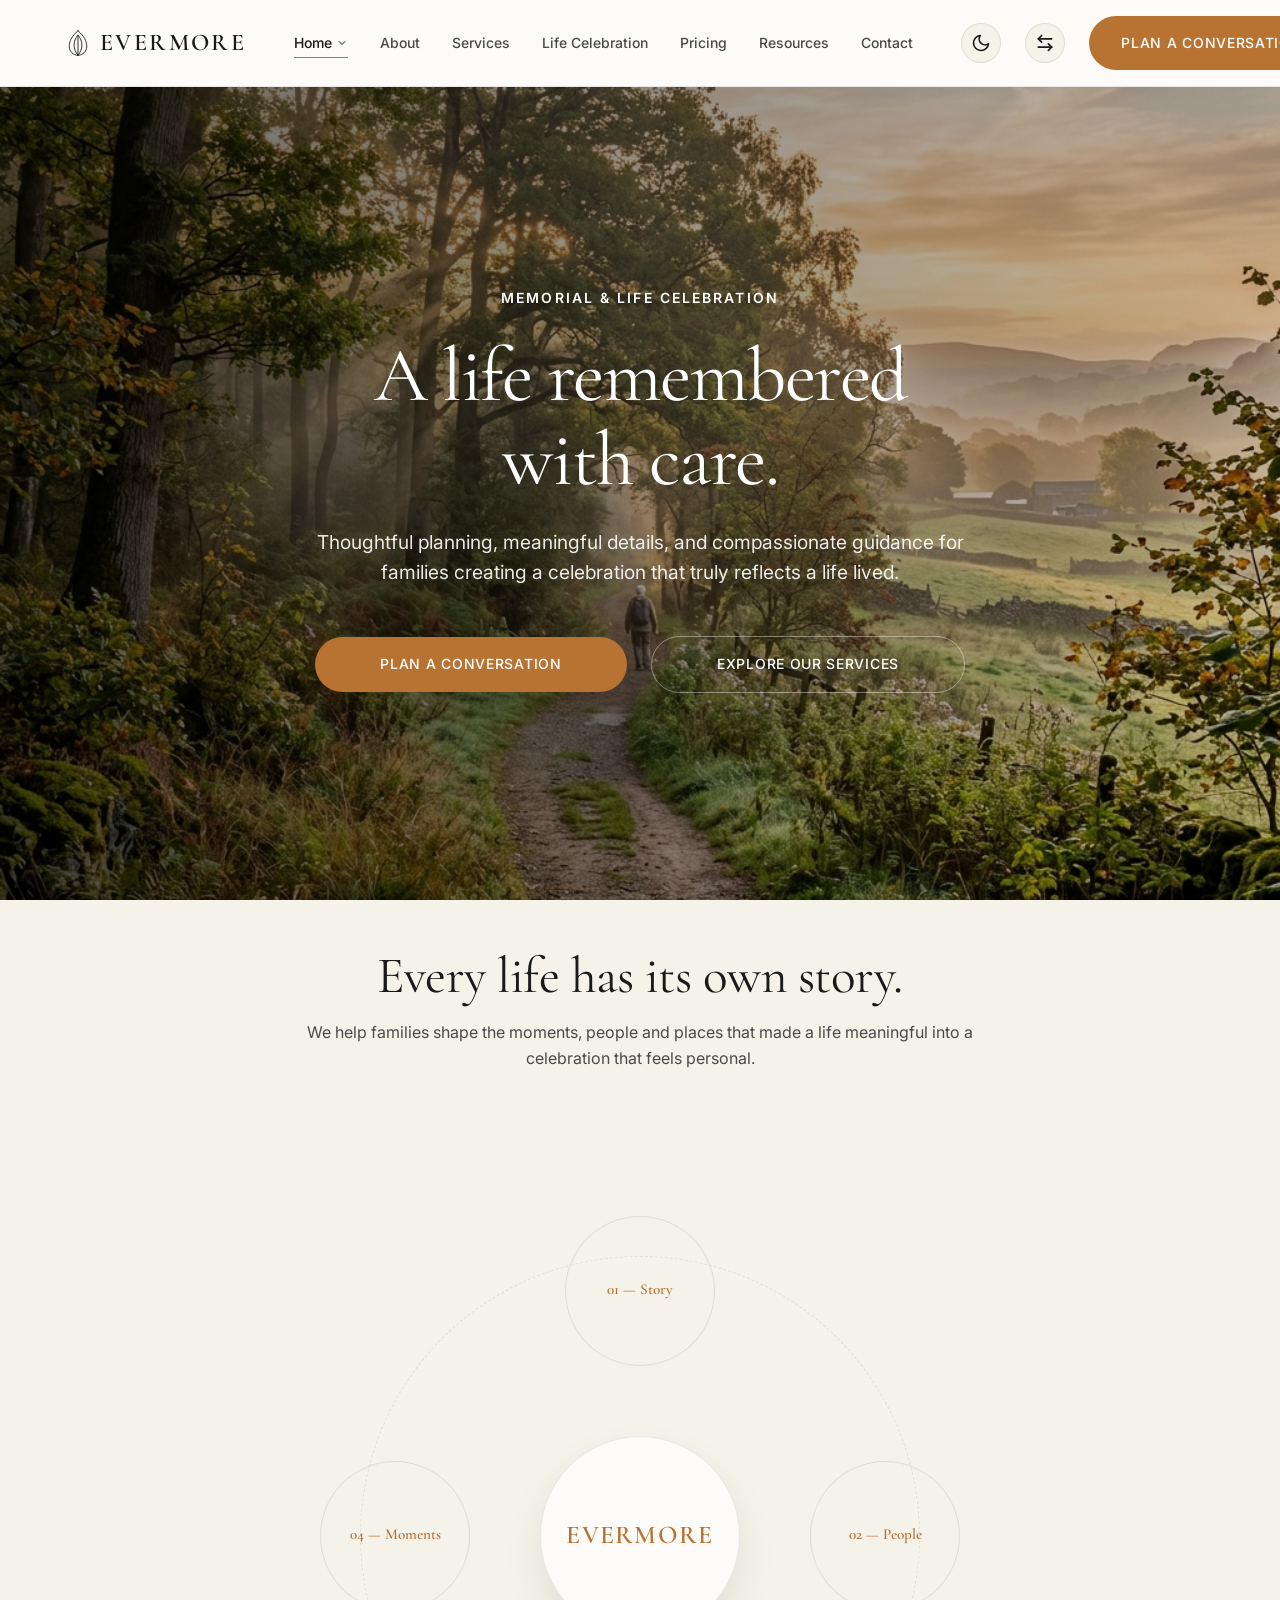
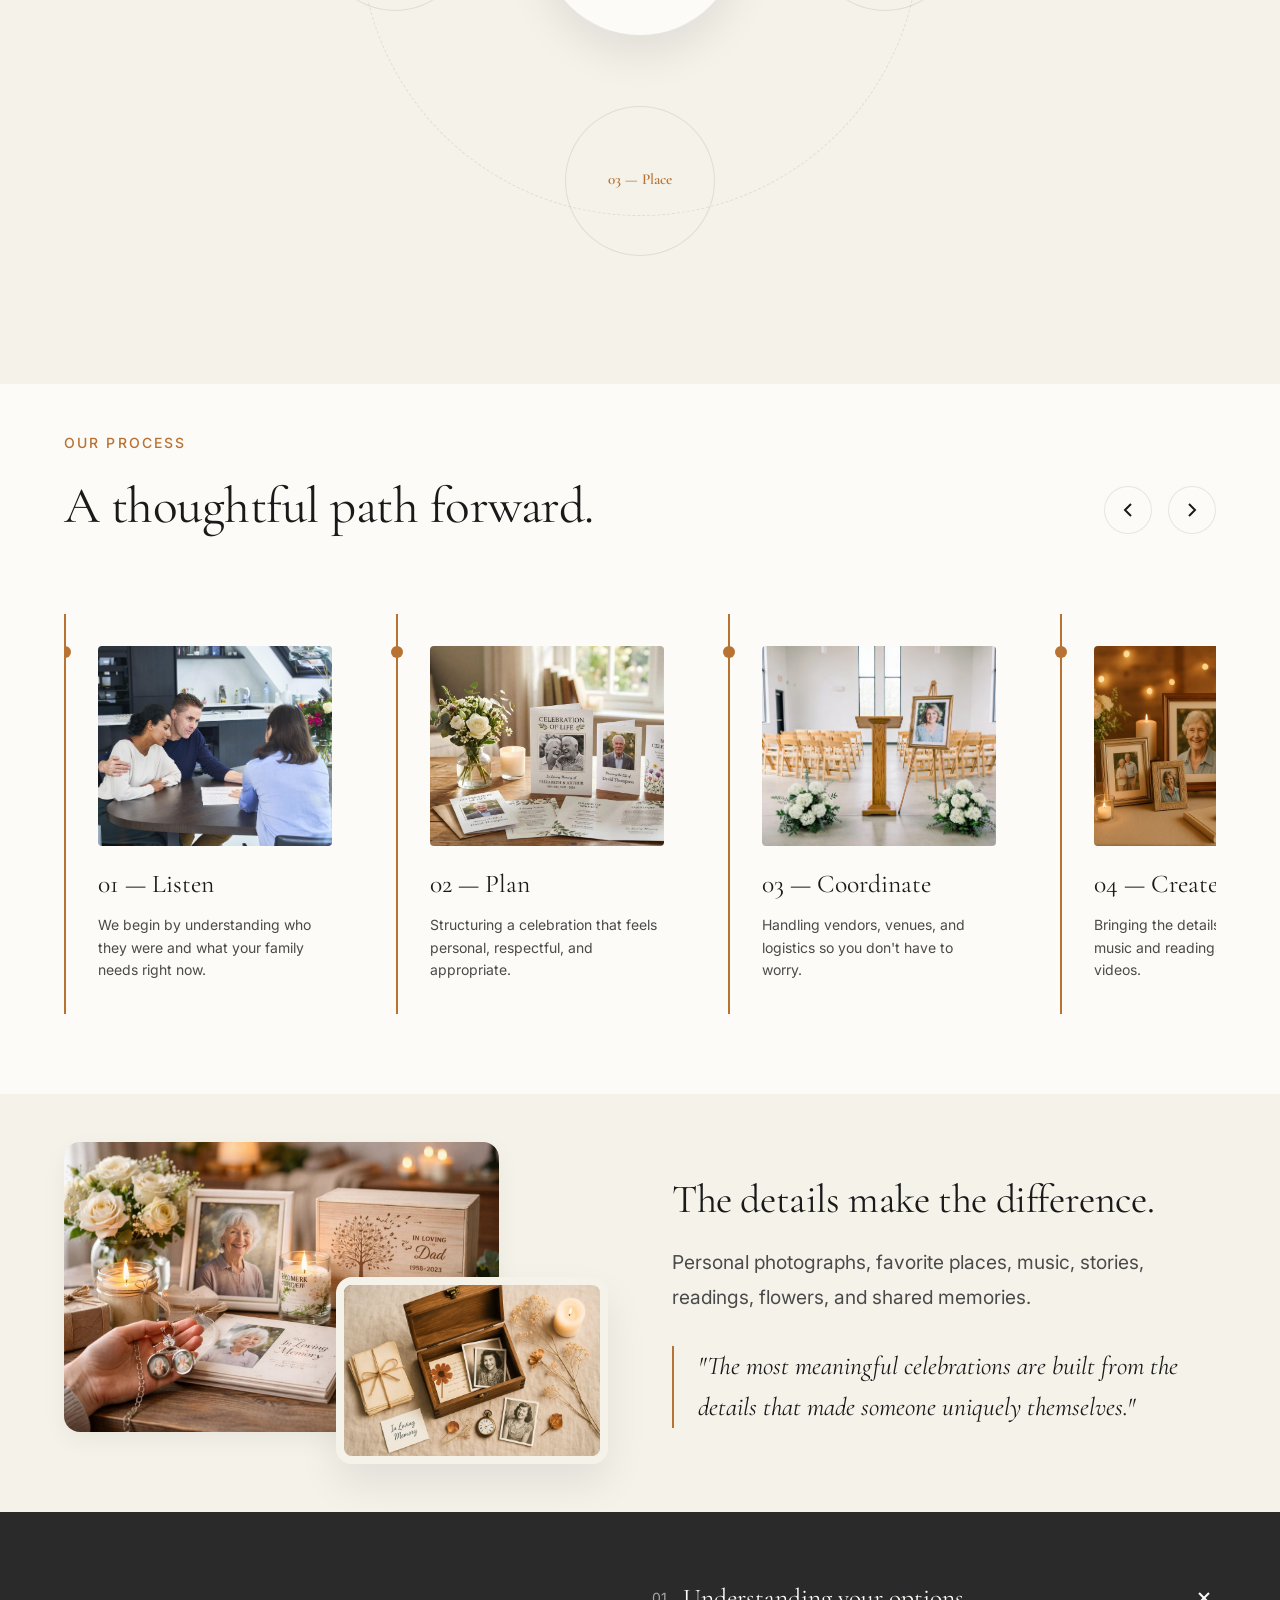
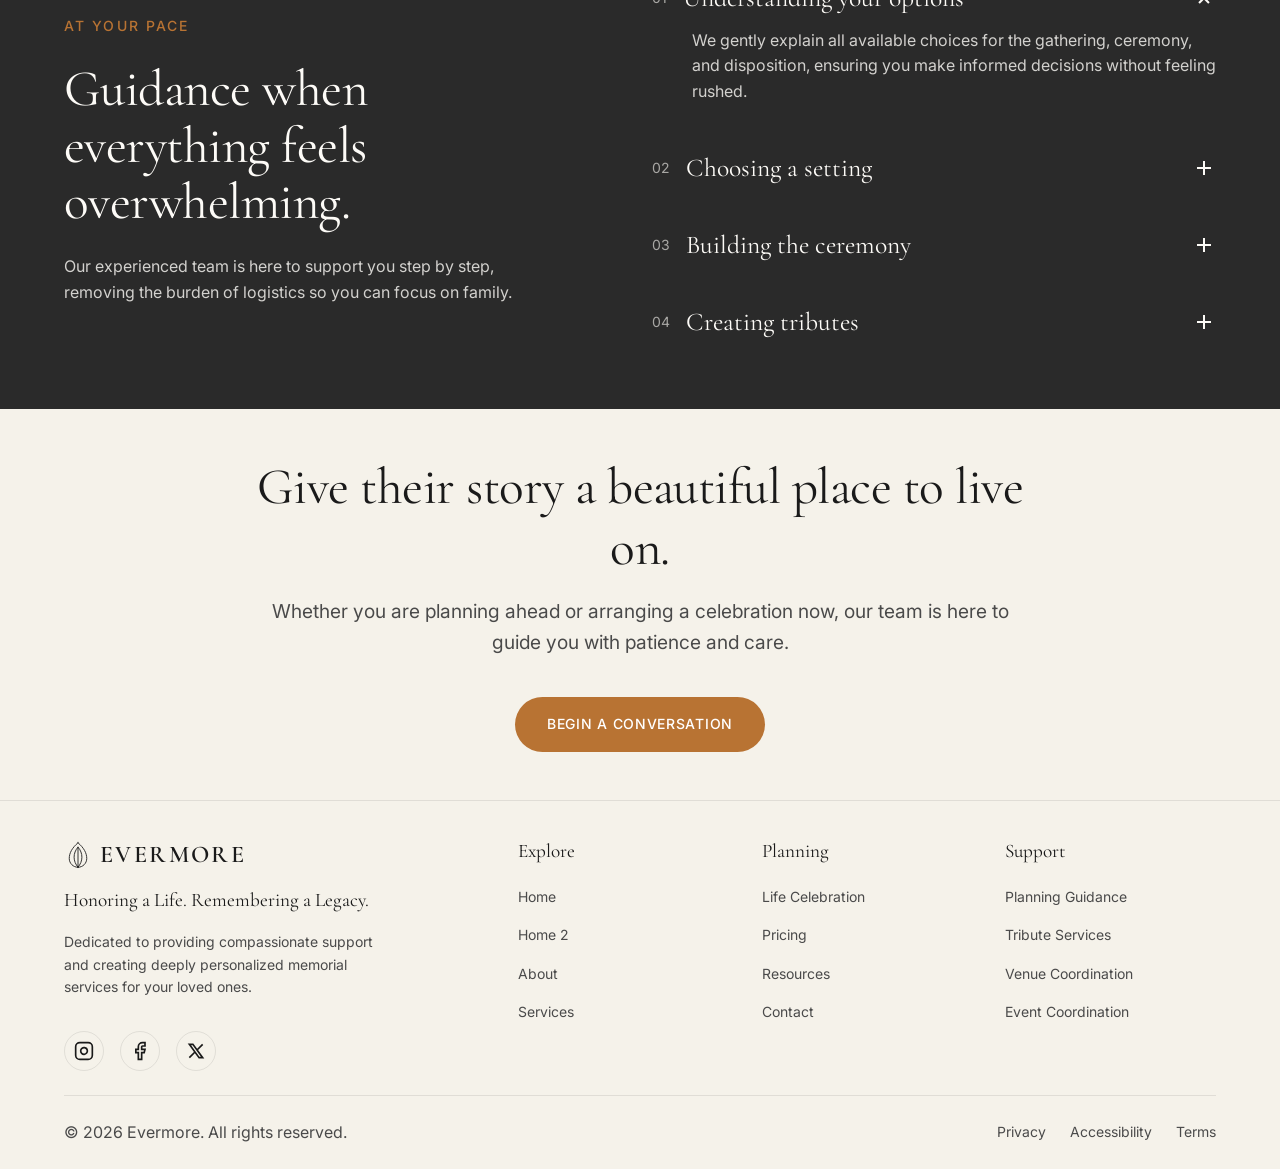
==== commit 82c090d4: "second commit" ====
--- a/index.html
+++ b/index.html
@@ -4,6 +4,7 @@
   <meta charset="UTF-8">
   <meta name="viewport" content="width=device-width, initial-scale=1.0">
   <title>EVERMORE | Memorial & Life Celebration</title>
+  <link rel="icon" type="image/svg+xml" href="assets/images/logo.svg">
   <meta name="description" content="Thoughtful planning, meaningful details, and compassionate guidance for families creating a celebration that truly reflects a life lived.">
   <link rel="preconnect" href="https://fonts.googleapis.com">
   <link rel="preconnect" href="https://fonts.gstatic.com" crossorigin>
@@ -38,8 +39,8 @@
 <nav class="navbar">
   <div class="container nav-container">
                 <div class="nav-brand">
-      <a href="/" class="nav-logo-text" style="display: flex; align-items: center; gap: 0.5rem; white-space: nowrap; line-height: 1;">
-        <svg width="24" height="24" viewBox="0 0 24 24" fill="none" stroke="var(--accent-primary)" stroke-width="1.5" stroke-linecap="round" stroke-linejoin="round"><path d="M12 2c0 0-4.5 3-4.5 8s4.5 12 4.5 12 4.5-7 4.5-12-4.5-8-4.5-8z"></path></svg>
+      <a href="index.html" class="nav-logo-text" style="display: flex; align-items: center; gap: 0.5rem; white-space: nowrap; line-height: 1;">
+        <svg class="site-logo" width="28" height="28" viewBox="0 0 64 64" fill="none" stroke="var(--text-primary)" stroke-width="2" stroke-linecap="round" stroke-linejoin="round"><path d="M32 4 C 18 16, 12 28, 12 40 C 12 51, 21 60, 32 60 C 43 60, 52 51, 52 40 C 52 28, 46 16, 32 4 Z"></path><path d="M32 60 C 20 46, 20 28, 32 14 C 44 28, 44 46, 32 60 Z"></path><path d="M32 14 L 32 60"></path></svg>
         EVERMORE
       </a>
     </div>
@@ -48,16 +49,16 @@
       <div class="dropdown">
         <a href="#" class="nav-link has-dropdown">Home <svg width="12" height="12" viewBox="0 0 24 24" fill="none" stroke="currentColor" stroke-width="2" stroke-linecap="round" stroke-linejoin="round"><polyline points="6 9 12 15 18 9"></polyline></svg></a>
         <div class="dropdown-content">
-          <a href="/" class="nav-link">Home 1</a>
-          <a href="/home-2.html" class="nav-link">Home 2</a>
-        </div>
-      </div>
-      <a href="/about.html" class="nav-link">About</a>
-      <a href="/services.html" class="nav-link">Services</a>
-      <a href="/life-celebration.html" class="nav-link">Life Celebration</a>
-      <a href="/pricing.html" class="nav-link">Pricing</a>
-      <a href="/resources.html" class="nav-link">Resources</a>
-      <a href="/contact.html" class="nav-link">Contact</a>
+          <a href="index.html" class="nav-link">Home 1</a>
+          <a href="home-2.html" class="nav-link">Home 2</a>
+        </div>
+      </div>
+      <a href="about.html" class="nav-link">About</a>
+      <a href="services.html" class="nav-link">Services</a>
+      <a href="life-celebration.html" class="nav-link">Life Celebration</a>
+      <a href="pricing.html" class="nav-link">Pricing</a>
+      <a href="resources.html" class="nav-link">Resources</a>
+      <a href="contact.html" class="nav-link">Contact</a>
       </div>
 
     <div class="nav-actions" style="display: flex; align-items: center; gap: 1.5rem;">
@@ -83,14 +84,14 @@
     <svg width="24" height="24" viewBox="0 0 24 24" fill="none" stroke="currentColor" stroke-width="2" stroke-linecap="round" stroke-linejoin="round"><line x1="18" y1="6" x2="6" y2="18"></line><line x1="6" y1="6" x2="18" y2="18"></line></svg>
   </button>
   <div class="mobile-nav-list">
-      <a href="/" class="nav-link">Home 1</a>
-      <a href="/home-2.html" class="nav-link">Home 2</a>
-      <a href="/about.html" class="nav-link">About</a>
-      <a href="/services.html" class="nav-link">Services</a>
-      <a href="/life-celebration.html" class="nav-link">Life Celebration</a>
-      <a href="/pricing.html" class="nav-link">Pricing</a>
-      <a href="/resources.html" class="nav-link">Resources</a>
-      <a href="/contact.html" class="nav-link">Contact</a>
+      <a href="index.html" class="nav-link">Home 1</a>
+      <a href="home-2.html" class="nav-link">Home 2</a>
+      <a href="about.html" class="nav-link">About</a>
+      <a href="services.html" class="nav-link">Services</a>
+      <a href="life-celebration.html" class="nav-link">Life Celebration</a>
+      <a href="pricing.html" class="nav-link">Pricing</a>
+      <a href="resources.html" class="nav-link">Resources</a>
+      <a href="contact.html" class="nav-link">Contact</a>
   </div>
   <div class="mobile-controls">
       <button id="theme-toggle" class="icon-btn" aria-label="Toggle Theme">
@@ -116,7 +117,7 @@
     <p class="reveal stagger-3" style="font-size: var(--text-md); margin: 0 auto 3rem auto; max-width: 700px; text-align: center;">Thoughtful planning, meaningful details, and compassionate guidance for families creating a celebration that truly reflects a life lived.</p>
     <div class="reveal stagger-4 btn-group" style="max-width: 650px; margin: 0 auto;">
       <a href="#" class="btn btn-primary open-modal">Plan a Conversation</a>
-      <a href="/services.html" class="btn btn-secondary" style="border-color: rgba(255,255,255,0.4); color: white;">Explore Our Services</a>
+      <a href="services.html" class="btn btn-secondary" style="border-color: rgba(255,255,255,0.4); color: white;">Explore Our Services</a>
     </div>
   </div>
 </section>
@@ -159,32 +160,44 @@
 <!-- SECTION 03: SERVICES PATH -->
 <section class="section">
   <div class="container">
-    <span class="eyebrow reveal">OUR PROCESS</span>
-    <h2 class="reveal stagger-1" style="margin-bottom: 3rem;">A thoughtful path forward.</h2>
+    <div style="display: flex; justify-content: space-between; align-items: flex-end; margin-bottom: 3rem; flex-wrap: wrap; gap: 1rem;">
+      <div>
+        <span class="eyebrow reveal">OUR PROCESS</span>
+        <h2 class="reveal stagger-1" style="margin-bottom: 0;">A thoughtful path forward.</h2>
+      </div>
+      <div class="timeline-controls reveal stagger-1" style="display: flex; gap: 1rem;">
+        <button class="icon-btn prev-btn" onclick="document.querySelector('.timeline-path').scrollBy({left: -320, behavior: 'smooth'})" aria-label="Previous" style="border: 1px solid var(--border-color); border-radius: 50%; width: 48px; height: 48px; display: flex; align-items: center; justify-content: center; background: var(--bg-primary); transition: all var(--transition-fast); cursor: pointer; color: var(--text-primary);">
+          <svg width="24" height="24" viewBox="0 0 24 24" fill="none" stroke="currentColor" stroke-width="2"><path d="M15 18l-6-6 6-6"/></svg>
+        </button>
+        <button class="icon-btn next-btn" onclick="document.querySelector('.timeline-path').scrollBy({left: 320, behavior: 'smooth'})" aria-label="Next" style="border: 1px solid var(--border-color); border-radius: 50%; width: 48px; height: 48px; display: flex; align-items: center; justify-content: center; background: var(--bg-primary); transition: all var(--transition-fast); cursor: pointer; color: var(--text-primary);">
+          <svg width="24" height="24" viewBox="0 0 24 24" fill="none" stroke="currentColor" stroke-width="2"><path d="M9 18l6-6-6-6"/></svg>
+        </button>
+      </div>
+    </div>
     
     <div class="timeline-path reveal stagger-2">
       <div class="timeline-node">
-        <img src="assets/images/Listen.png" alt="Listen" style="width: 100%; height: auto; display: block; margin-bottom: 1.5rem;">
+        <img src="assets/images/Listen.png" alt="Listen" style="width: 100%; height: 200px; object-fit: cover; display: block; margin-bottom: 1.5rem; background-color: var(--bg-tertiary); border-radius: var(--radius-sm);">
         <h4 style="font-family: var(--font-display); margin-bottom: 1rem;">01 &mdash; Listen</h4>
         <p style="font-size: var(--text-sm);">We begin by understanding who they were and what your family needs right now.</p>
       </div>
       <div class="timeline-node">
-        <img src="assets/images/Plan.png" alt="Plan" style="width: 100%; height: auto; display: block; margin-bottom: 1.5rem;">
+        <img src="assets/images/Plan.png" alt="Plan" style="width: 100%; height: 200px; object-fit: cover; display: block; margin-bottom: 1.5rem; background-color: var(--bg-tertiary); border-radius: var(--radius-sm);">
         <h4 style="font-family: var(--font-display); margin-bottom: 1rem;">02 &mdash; Plan</h4>
         <p style="font-size: var(--text-sm);">Structuring a celebration that feels personal, respectful, and appropriate.</p>
       </div>
       <div class="timeline-node">
-        <img src="assets/images/Coordinate.png" alt="Coordinate" style="width: 100%; height: auto; display: block; margin-bottom: 1.5rem;">
+        <img src="assets/images/Coordinate.png" alt="Coordinate" style="width: 100%; height: 200px; object-fit: cover; display: block; margin-bottom: 1.5rem; background-color: var(--bg-tertiary); border-radius: var(--radius-sm);">
         <h4 style="font-family: var(--font-display); margin-bottom: 1rem;">03 &mdash; Coordinate</h4>
         <p style="font-size: var(--text-sm);">Handling vendors, venues, and logistics so you don't have to worry.</p>
       </div>
       <div class="timeline-node">
-        <img src="assets/images/Create.png" alt="Create" style="width: 100%; height: auto; display: block; margin-bottom: 1.5rem;">
+        <img src="assets/images/Create.png" alt="Create" style="width: 100%; height: 200px; object-fit: cover; display: block; margin-bottom: 1.5rem; background-color: var(--bg-tertiary); border-radius: var(--radius-sm);">
         <h4 style="font-family: var(--font-display); margin-bottom: 1rem;">04 &mdash; Create</h4>
         <p style="font-size: var(--text-sm);">Bringing the details to life—from music and readings to tribute videos.</p>
       </div>
       <div class="timeline-node">
-        <img src="assets/images/Remember.png" alt="Remember" style="width: 100%; height: auto; display: block; margin-bottom: 1.5rem;">
+        <img src="assets/images/Remember.png" alt="Remember" style="width: 100%; height: 200px; object-fit: cover; display: block; margin-bottom: 1.5rem; background-color: var(--bg-tertiary); border-radius: var(--radius-sm);">
         <h4 style="font-family: var(--font-display); margin-bottom: 1rem;">05 &mdash; Remember</h4>
         <p style="font-size: var(--text-sm);">Supporting you on the day so you can focus entirely on remembering.</p>
       </div>
@@ -276,14 +289,10 @@
 </section>
 
 <!-- SECTION 06: FINAL CTA -->
-<section class="hero-home" style="min-height: 70vh; padding-bottom: 5rem;">
-  <div class="hero-bg reveal">
-    <img src="assets/images/life_celebration_hero.jpg" alt="Warm family gathering">
-    <div class="hero-overlay"></div>
-  </div>
-  <div class="container hero-content text-center" style="margin: 0 auto; padding-bottom: 2rem;">
-    <h2 class="reveal" style="font-size: var(--text-hero); margin-bottom: 1.5rem; color: #fff;">Give their story a beautiful place to live on.</h2>
-    <p class="reveal stagger-1" style="margin: 0 auto 1.5rem auto; font-size: var(--text-lg); color: rgba(255,255,255,0.9);">Whether you are planning ahead or arranging a celebration now, our team is here to guide you with patience and care.</p>
+<section class="section section-alt text-center">
+  <div class="container" style="max-width: 900px; margin: 0 auto; display: flex; flex-direction: column; align-items: center; justify-content: center;">
+    <h2 class="reveal" style="font-size: var(--text-xxl); margin-bottom: 1rem; line-height: 1.2;">Give their story a beautiful place to live on.</h2>
+    <p class="reveal stagger-1" style="margin: 0 auto 2.5rem auto; font-size: var(--text-md); color: var(--text-secondary); max-width: 800px; line-height: 1.6;">Whether you are planning ahead or arranging a celebration now, our team is here to guide you with patience and care.</p>
     <a href="#" class="btn btn-primary reveal stagger-2 open-modal">Begin a Conversation</a>
   </div>
 </section>
@@ -336,8 +345,8 @@
   <div class="container">
     <div class="footer-grid">
                               <div class="footer-brand">
-        <a href="/" class="nav-logo-text" style="display: flex; align-items: center; gap: 0.5rem; margin-bottom: 1rem; white-space: nowrap; line-height: 1;">
-          <svg width="24" height="24" viewBox="0 0 24 24" fill="none" stroke="var(--accent-primary)" stroke-width="1.5" stroke-linecap="round" stroke-linejoin="round"><path d="M12 2c0 0-4.5 3-4.5 8s4.5 12 4.5 12 4.5-7 4.5-12-4.5-8-4.5-8z"></path></svg>
+        <a href="index.html" class="nav-logo-text" style="display: flex; align-items: center; gap: 0.5rem; margin-bottom: 1rem; white-space: nowrap; line-height: 1;">
+          <svg class="site-logo" width="28" height="28" viewBox="0 0 64 64" fill="none" stroke="var(--text-primary)" stroke-width="2" stroke-linecap="round" stroke-linejoin="round"><path d="M32 4 C 18 16, 12 28, 12 40 C 12 51, 21 60, 32 60 C 43 60, 52 51, 52 40 C 52 28, 46 16, 32 4 Z"></path><path d="M32 60 C 20 46, 20 28, 32 14 C 44 28, 44 46, 32 60 Z"></path><path d="M32 14 L 32 60"></path></svg>
           EVERMORE
         </a>
                 <p style="font-family: var(--font-display); font-size: 1.2rem; color: var(--text-primary); margin-bottom: 1rem;">Honoring a Life. Remembering a Legacy.</p>
@@ -360,20 +369,20 @@
       <div class="footer-col">
         <h4>Explore</h4>
         <div class="footer-links">
-          <a href="/" class="footer-link">Home</a>
-          <a href="/home-2.html" class="footer-link">Home 2</a>
-          <a href="/about.html" class="footer-link">About</a>
-          <a href="/services.html" class="footer-link">Services</a>
+          <a href="index.html" class="footer-link">Home</a>
+          <a href="home-2.html" class="footer-link">Home 2</a>
+          <a href="about.html" class="footer-link">About</a>
+          <a href="services.html" class="footer-link">Services</a>
         </div>
       </div>
       
       <div class="footer-col">
         <h4>Planning</h4>
         <div class="footer-links">
-          <a href="/life-celebration.html" class="footer-link">Life Celebration</a>
-          <a href="/pricing.html" class="footer-link">Pricing</a>
-          <a href="/resources.html" class="footer-link">Resources</a>
-          <a href="/contact.html" class="footer-link">Contact</a>
+          <a href="life-celebration.html" class="footer-link">Life Celebration</a>
+          <a href="pricing.html" class="footer-link">Pricing</a>
+          <a href="resources.html" class="footer-link">Resources</a>
+          <a href="contact.html" class="footer-link">Contact</a>
         </div>
       </div>
       
--- a/assets/css/style.css
+++ b/assets/css/style.css
@@ -18,28 +18,28 @@
   --bg-secondary: var(--color-cream);
   --bg-tertiary: var(--color-taupe);
   --bg-overlay: rgba(253, 251, 247, 0.85);
-  
+
   --text-primary: var(--color-black);
   --text-secondary: #4A4A4A;
   --text-muted: #7A7A7A;
-  
+
   --accent-primary: var(--color-copper);
   --accent-hover: #9E6129;
-  
+
   --border-color: rgba(42, 42, 42, 0.1);
 
   /* Typography */
   --font-display: 'Cormorant Garamond', serif;
   --font-body: 'Inter', sans-serif;
-  
+
   /* Fluid Spacing */
-  --space-xs: clamp(0.5rem, 1vw, 0.75rem);
-  --space-sm: clamp(1rem, 2vw, 1.5rem);
-  --space-md: clamp(1.5rem, 3vw, 2.5rem);
-  --space-lg: clamp(2.5rem, 5vw, 4rem);
-  --space-xl: clamp(4rem, 8vw, 7rem);
-  --space-xxl: clamp(6rem, 12vw, 10rem);
-  
+  --space-xs: clamp(0.25rem, 1vw, 0.5rem);
+  --space-sm: clamp(0.5rem, 1.5vw, 1rem);
+  --space-md: clamp(1rem, 2vw, 1.5rem);
+  --space-lg: clamp(1.5rem, 3vw, 2rem);
+  --space-xl: clamp(2rem, 4vw, 2.5rem);
+  --space-xxl: clamp(2.5rem, 5vw, 3rem);
+
   /* Fluid Typography */
   --text-xs: clamp(0.75rem, 0.8vw, 0.875rem);
   --text-sm: clamp(0.875rem, 1vw, 1rem);
@@ -49,7 +49,7 @@
   --text-xl: clamp(2rem, 3vw, 2.5rem);
   --text-xxl: clamp(2.5rem, 4vw, 3.5rem);
   --text-hero: clamp(3rem, 6vw, 5.5rem);
-  
+
   /* Layout */
   --container-width: 1400px;
   --container-padding: clamp(1.5rem, 5vw, 4rem);
@@ -57,13 +57,13 @@
   --radius-md: 8px;
   --radius-lg: 16px;
   --radius-full: 9999px;
-  
+
   /* Shadows & Depth */
   --shadow-sm: 0 4px 12px rgba(0, 0, 0, 0.03);
   --shadow-md: 0 8px 24px rgba(0, 0, 0, 0.05);
   --shadow-lg: 0 20px 40px rgba(0, 0, 0, 0.08);
   --shadow-modal: 0 30px 60px rgba(0, 0, 0, 0.12);
-  
+
   /* Transitions */
   --transition-fast: 200ms ease;
   --transition-normal: 400ms cubic-bezier(0.25, 1, 0.5, 1);
@@ -75,16 +75,16 @@
   --bg-secondary: #1E1E1E;
   --bg-tertiary: #2A2A2A;
   --bg-overlay: rgba(18, 18, 18, 0.85);
-  
+
   --text-primary: #F5F2EA;
   --text-secondary: #C0C0C0;
   --text-muted: #888888;
-  
+
   --accent-primary: #D4A373;
   --accent-hover: #E3B991;
-  
+
   --border-color: rgba(245, 242, 234, 0.1);
-  
+
   --shadow-sm: 0 4px 12px rgba(0, 0, 0, 0.2);
   --shadow-md: 0 8px 24px rgba(0, 0, 0, 0.3);
   --shadow-lg: 0 20px 40px rgba(0, 0, 0, 0.4);
@@ -92,7 +92,9 @@
 }
 
 /* Reset & Base Styles */
-*, *::before, *::after {
+*,
+*::before,
+*::after {
   box-sizing: border-box;
   margin: 0;
   padding: 0;
@@ -115,17 +117,35 @@
 }
 
 /* Typography Base */
-h1, h2, h3, h4, h5, h6 {
+h1,
+h2,
+h3,
+h4,
+h5,
+h6 {
   font-family: var(--font-display);
   font-weight: 400;
   line-height: 1.1;
   color: var(--text-primary);
 }
 
-h1 { font-size: var(--text-hero); letter-spacing: -0.02em; }
-h2 { font-size: var(--text-xxl); letter-spacing: -0.01em; }
-h3 { font-size: var(--text-xl); }
-h4 { font-size: var(--text-lg); }
+h1 {
+  font-size: var(--text-hero);
+  letter-spacing: -0.02em;
+}
+
+h2 {
+  font-size: var(--text-xxl);
+  letter-spacing: -0.01em;
+}
+
+h3 {
+  font-size: var(--text-xl);
+}
+
+h4 {
+  font-size: var(--text-lg);
+}
 
 p {
   color: var(--text-secondary);
@@ -139,16 +159,22 @@
   transition: color var(--transition-fast);
 }
 
-img, picture, video {
+img,
+picture,
+video {
   max-width: 100%;
   display: block;
 }
 
-ul, ol {
+ul,
+ol {
   list-style: none;
 }
 
-button, input, textarea, select {
+button,
+input,
+textarea,
+select {
   font: inherit;
   color: inherit;
   border: none;
@@ -285,6 +311,7 @@
     align-items: center;
     gap: 1rem;
   }
+
   .btn-group .btn {
     width: 100%;
     max-width: 100%;
@@ -356,6 +383,7 @@
   position: relative;
   display: inline-block;
 }
+
 .dropdown-content {
   display: none;
   position: absolute;
@@ -369,20 +397,25 @@
   left: 0;
   flex-direction: column;
 }
+
 .dropdown:hover .dropdown-content {
   display: flex;
 }
+
 .dropdown-content .nav-link {
   padding: 0.75rem 1rem;
 }
+
 .dropdown-content .nav-link::after {
   display: none;
 }
+
 .dropdown-content .nav-link:hover,
 .dropdown-content .nav-link.active {
   background-color: var(--bg-secondary);
   color: var(--text-primary);
 }
+
 .nav-link.has-dropdown {
   display: flex;
   align-items: center;
@@ -465,13 +498,14 @@
   width: 100%;
   max-width: 450px;
   height: 100vh;
+  height: 100dvh; /* Use dynamic viewport height if supported */
   background-color: var(--bg-primary);
   z-index: 100;
-  padding: 8rem 2rem 4rem;
+  padding: 6rem 2rem 8rem; /* Increased bottom padding to avoid cut-off */
   display: flex;
   flex-direction: column;
   transition: right var(--transition-normal);
-  box-shadow: -10px 0 30px rgba(0,0,0,0.05);
+  box-shadow: -10px 0 30px rgba(0, 0, 0, 0.05);
   overflow-y: auto;
 }
 
@@ -502,7 +536,7 @@
 [dir="rtl"] .mobile-menu {
   right: auto;
   left: -100%;
-  box-shadow: 10px 0 30px rgba(0,0,0,0.05);
+  box-shadow: 10px 0 30px rgba(0, 0, 0, 0.05);
   transition: left var(--transition-normal);
 }
 
@@ -570,18 +604,19 @@
   left: 0;
   width: 100%;
   height: 100%;
-  background: linear-gradient(to right, rgba(0,0,0,0.6) 0%, rgba(0,0,0,0.2) 100%);
+  background: linear-gradient(to right, rgba(0, 0, 0, 0.6) 0%, rgba(0, 0, 0, 0.2) 100%);
   z-index: 1;
 }
 
 [dir="rtl"] .hero-overlay {
-  background: linear-gradient(to left, rgba(0,0,0,0.6) 0%, rgba(0,0,0,0.2) 100%);
+  background: linear-gradient(to left, rgba(0, 0, 0, 0.6) 0%, rgba(0, 0, 0, 0.2) 100%);
 }
 
 .hero-content {
   position: relative;
   z-index: 2;
-  color: #fff; /* Force white for dark overlays */
+  color: #fff;
+  /* Force white for dark overlays */
   max-width: 800px;
 }
 
@@ -621,11 +656,21 @@
   background-color: var(--color-charcoal);
   color: var(--color-ivory);
 }
-.section-dark h2, .section-dark h3, .section-dark p {
+
+.section-dark h2,
+.section-dark h3,
+.section-dark p,
+.section-dark .accordion-inner {
   color: var(--color-ivory);
 }
-.section-dark p {
+
+.section-dark p,
+.section-dark .accordion-inner {
   opacity: 0.8;
+}
+
+.section-dark .accordion-num {
+  color: rgba(253, 251, 247, 0.6);
 }
 
 /* Cards & Layouts */
@@ -910,10 +955,21 @@
   transform: translateY(0);
 }
 
-.stagger-1 { transition-delay: 100ms; }
-.stagger-2 { transition-delay: 200ms; }
-.stagger-3 { transition-delay: 300ms; }
-.stagger-4 { transition-delay: 400ms; }
+.stagger-1 {
+  transition-delay: 100ms;
+}
+
+.stagger-2 {
+  transition-delay: 200ms;
+}
+
+.stagger-3 {
+  transition-delay: 300ms;
+}
+
+.stagger-4 {
+  transition-delay: 400ms;
+}
 
 /* Memory Map (Home) */
 .memory-map-container {
@@ -943,6 +999,8 @@
   font-family: var(--font-display);
   font-size: 1.6rem;
   letter-spacing: 0.05em;
+  color: var(--accent-primary);
+  font-weight: 600;
 }
 
 .orbit-node {
@@ -974,6 +1032,8 @@
   font-size: 0.95rem;
   margin-bottom: 0.25rem;
   white-space: nowrap;
+  color: var(--accent-primary);
+  font-weight: 600;
 }
 
 .orbit-node p {
@@ -994,10 +1054,29 @@
   margin-top: 0.25rem;
 }
 
-.node-1 { top: 10%; left: 50%; transform: translateX(-50%); }
-.node-2 { top: 50%; right: 10%; transform: translateY(-50%); }
-.node-3 { bottom: 10%; left: 50%; transform: translateX(-50%); }
-.node-4 { top: 50%; left: 10%; transform: translateY(-50%); }
+.node-1 {
+  top: 10%;
+  left: 50%;
+  transform: translateX(-50%);
+}
+
+.node-2 {
+  top: 50%;
+  right: 10%;
+  transform: translateY(-50%);
+}
+
+.node-3 {
+  bottom: 10%;
+  left: 50%;
+  transform: translateX(-50%);
+}
+
+.node-4 {
+  top: 50%;
+  left: 10%;
+  transform: translateY(-50%);
+}
 
 .orbit-line {
   position: absolute;
@@ -1010,7 +1089,9 @@
 }
 
 @keyframes spin {
-  100% { transform: rotate(360deg); }
+  100% {
+    transform: rotate(360deg);
+  }
 }
 
 /* Accordion */
@@ -1080,11 +1161,12 @@
   .nav-container {
     gap: 1rem;
   }
-  
-  .nav-menu, .nav-actions {
+
+  .nav-menu,
+  .nav-actions {
     display: none !important;
   }
-  
+
   .hamburger {
     display: flex !important;
   }
@@ -1092,11 +1174,11 @@
   .footer-grid {
     grid-template-columns: 1fr 1fr;
   }
-  
+
   .editorial-grid {
     grid-template-columns: repeat(8, 1fr);
   }
-  
+
   .card-grid-4 {
     display: grid;
     grid-template-columns: 1fr 1fr;
@@ -1108,47 +1190,47 @@
   .grid {
     grid-template-columns: 1fr !important;
   }
-  
+
   .hero-content {
     padding-top: 4rem;
   }
-  
+
   .memory-map-container {
     aspect-ratio: auto;
     height: 600px;
   }
-  
+
   .orbit-node {
     width: 100px;
     height: 100px;
   }
-  
+
   .footer-grid {
     grid-template-columns: 1fr;
     text-align: center;
   }
-  
+
   .footer-brand {
     display: flex;
     flex-direction: column;
     align-items: center;
   }
-  
+
   .social-links {
     justify-content: center;
   }
-  
+
   .footer-bottom {
     flex-direction: column;
     gap: 1rem;
     text-align: center;
   }
-  
+
   .editorial-grid {
     display: flex;
     flex-direction: column;
   }
-  
+
   /* Mobile controls at top of menu */
   .mobile-controls {
     justify-content: flex-start;
@@ -1156,27 +1238,29 @@
 }
 
 @media (max-width: 480px) {
-  .card-grid-4, .card-grid-3 {
+
+  .card-grid-4,
+  .card-grid-3 {
     grid-template-columns: 1fr;
   }
-  
+
   .hero {
     text-align: center;
   }
-  
+
   .memory-map-container {
     flex-direction: column;
     height: auto;
     gap: 1rem;
   }
-  
+
   .memory-map-center {
     width: 100%;
     border-radius: var(--radius-lg);
     height: auto;
     padding: 2rem;
   }
-  
+
   .orbit-node {
     position: relative;
     top: auto !important;
@@ -1189,11 +1273,11 @@
     height: auto;
     padding: 1.5rem;
   }
-  
+
   .orbit-line {
     display: none;
   }
-  
+
   .modal-container {
     padding: var(--space-md);
     width: 100%;
@@ -1203,8 +1287,15 @@
     bottom: 0;
     transform: translateY(100%);
   }
-  
+
   .modal-overlay.active .modal-container {
     transform: translateY(0);
   }
 }
+
+/* Fix for mobile menu CTA button alignment and visibility on smaller screens */
+.mobile-menu .btn-primary {
+  margin: 0 auto 1rem auto !important;
+  align-self: center !important;
+  display: flex !important;
+}
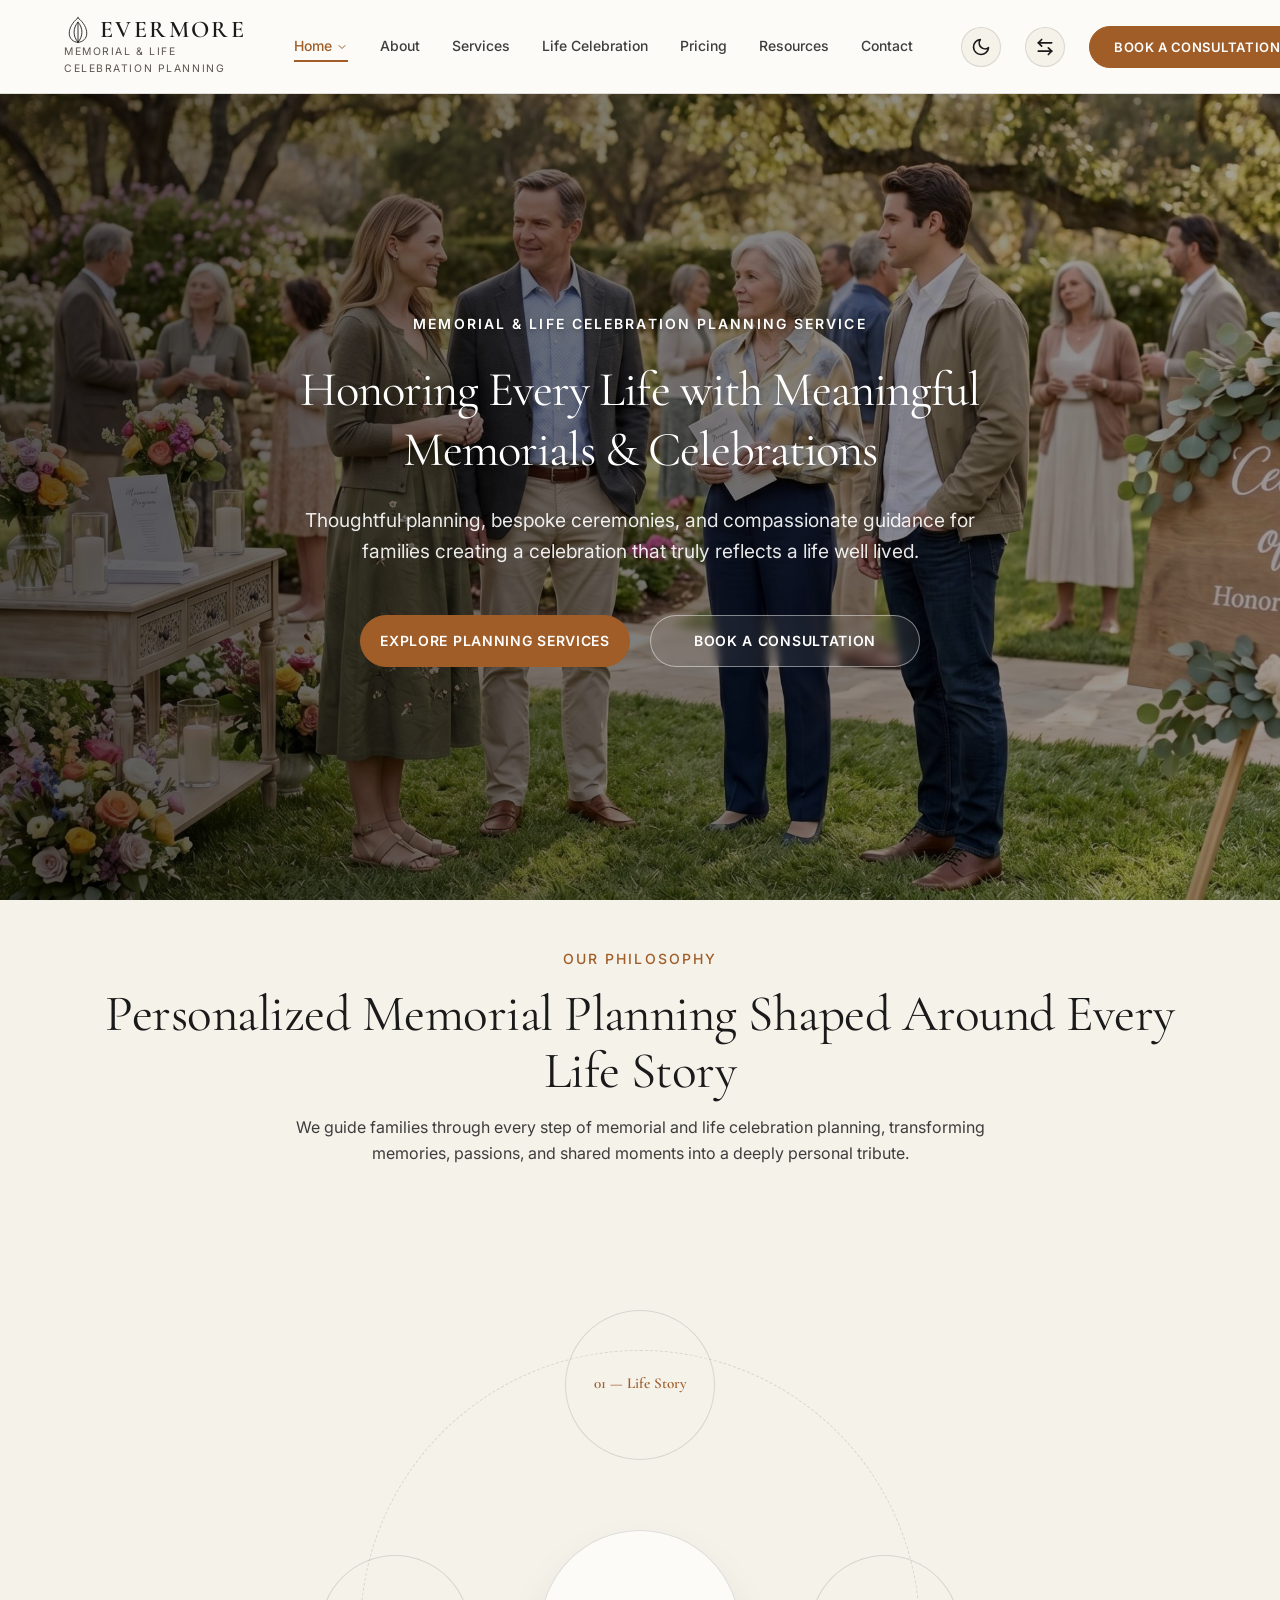
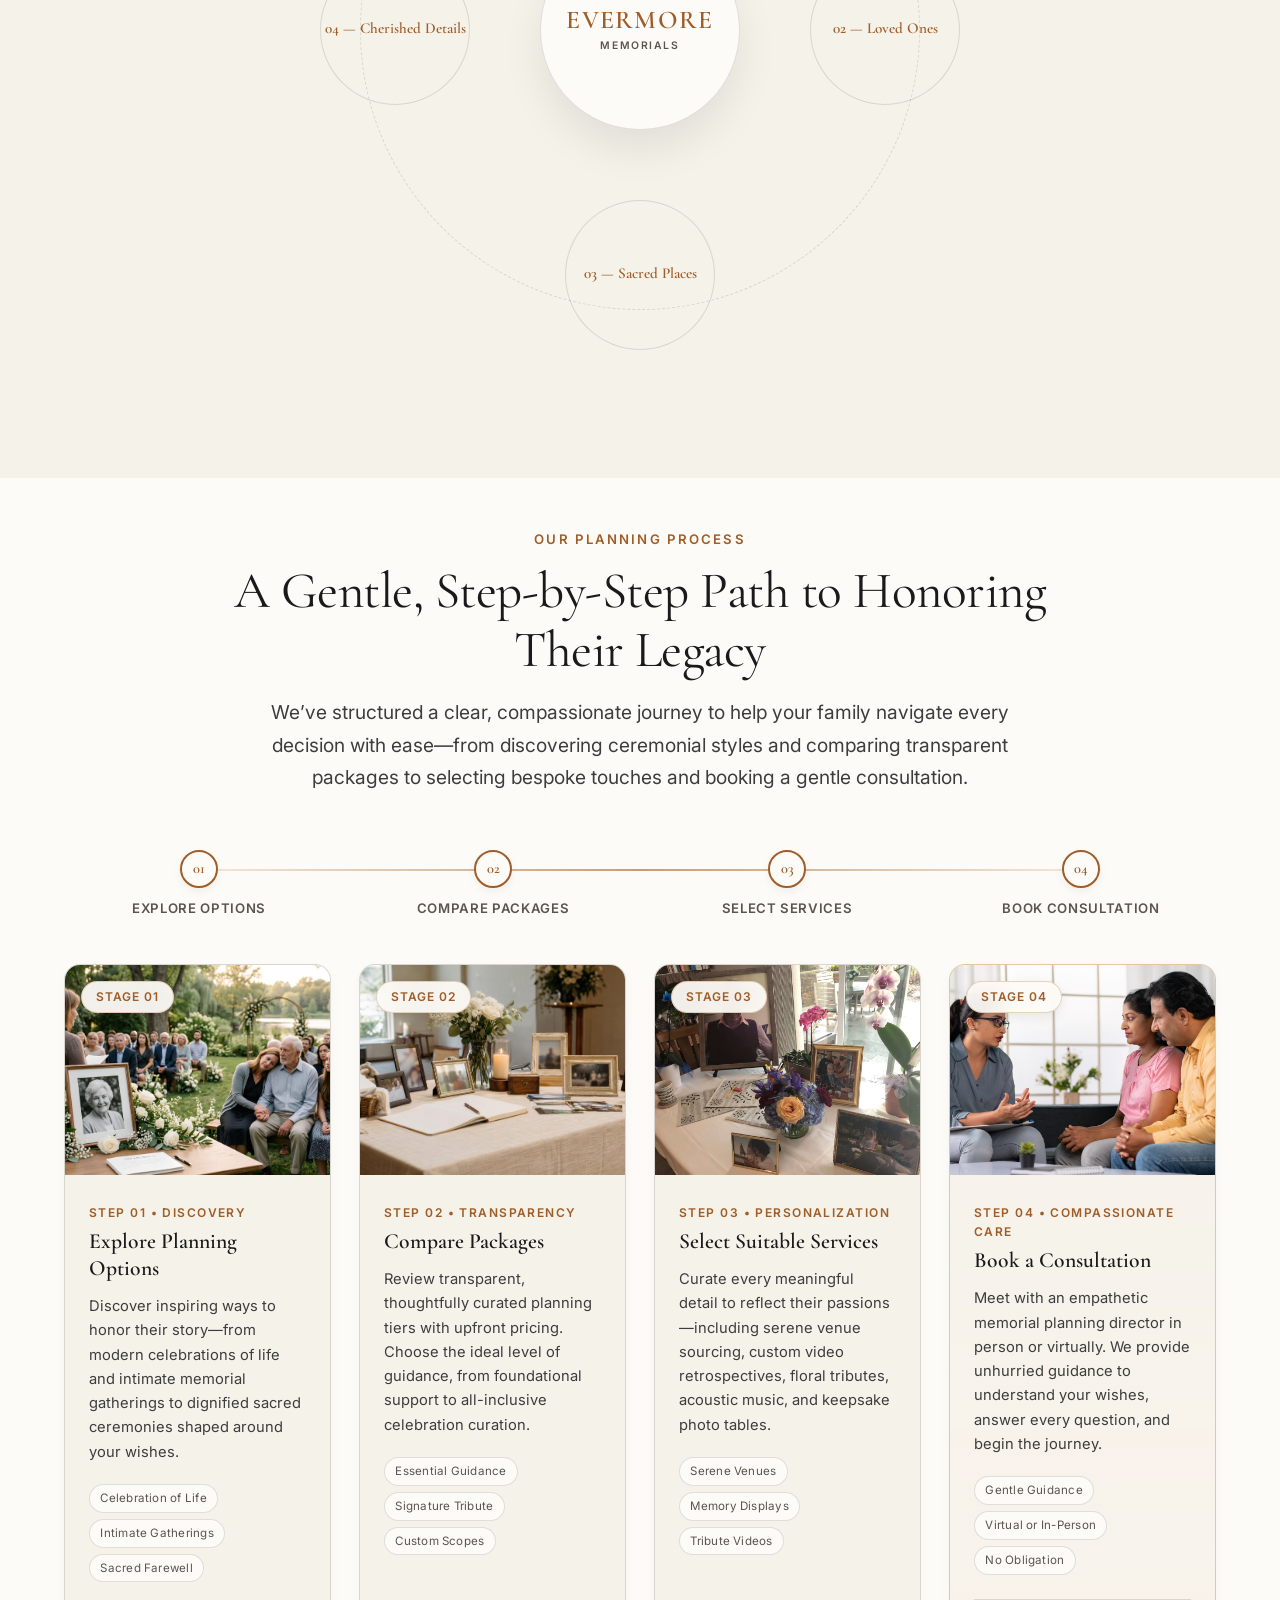
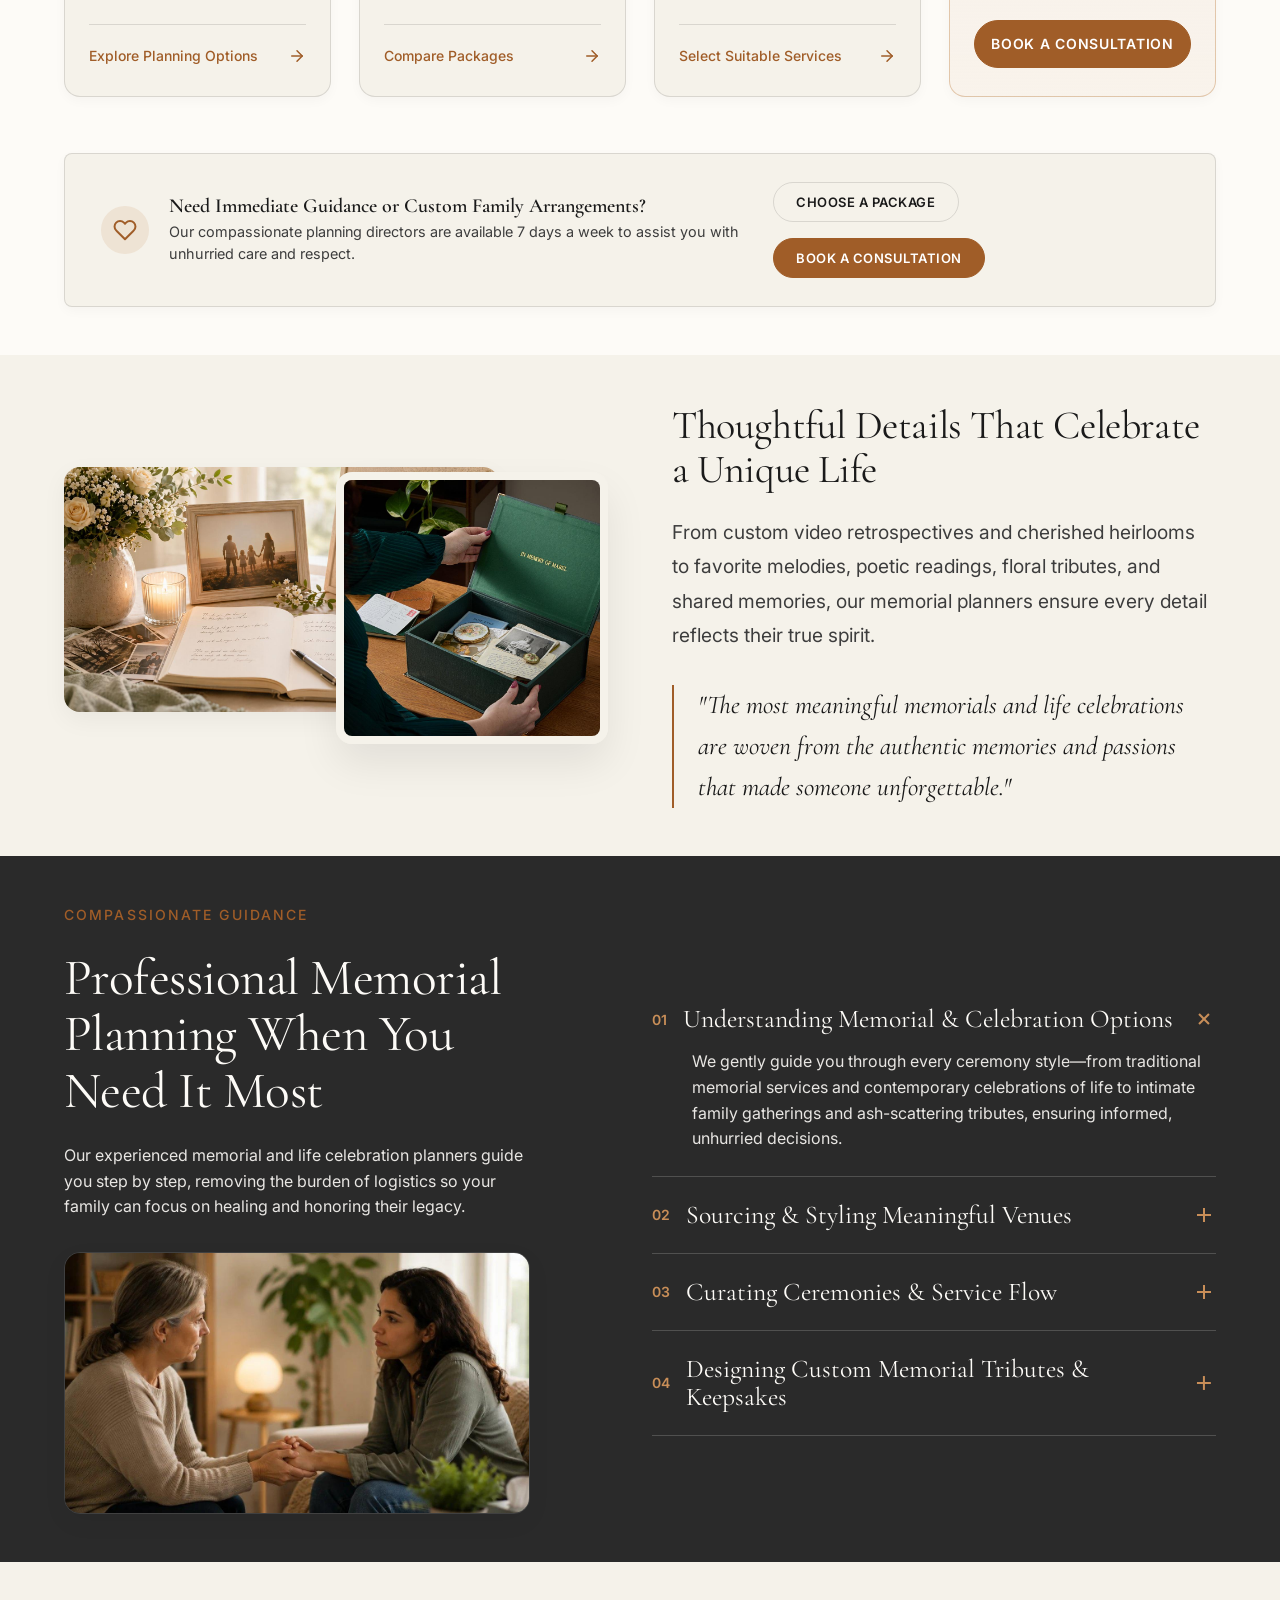
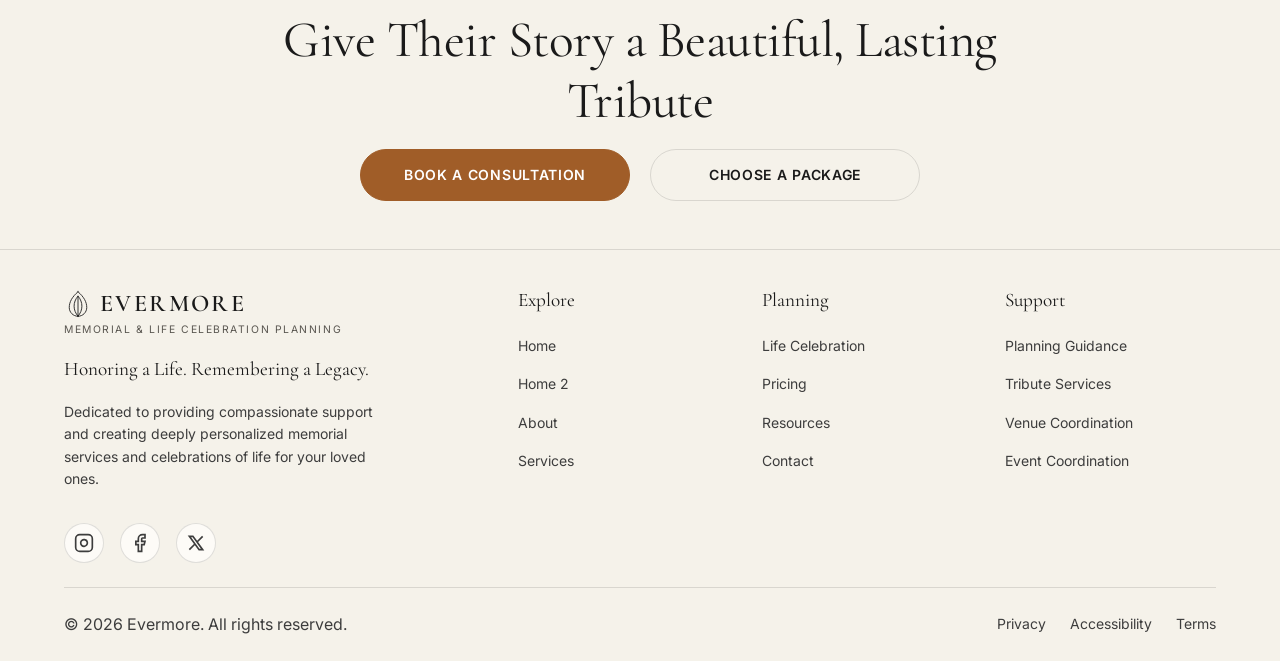
==== commit def344e4: "fifth commit" ====
--- a/index.html
+++ b/index.html
@@ -3,9 +3,9 @@
 <head>
   <meta charset="UTF-8">
   <meta name="viewport" content="width=device-width, initial-scale=1.0">
-  <title>EVERMORE | Memorial & Life Celebration</title>
+  <title>EVERMORE | Memorial & Life Celebration Planning Service</title>
   <link rel="icon" type="image/svg+xml" href="assets/images/logo.svg">
-  <meta name="description" content="Thoughtful planning, meaningful details, and compassionate guidance for families creating a celebration that truly reflects a life lived.">
+  <meta name="description" content="Professional memorial and life celebration planning services offering compassionate guidance, bespoke tribute design, venue coordination, and heartfelt celebrations of life.">
   <link rel="preconnect" href="https://fonts.googleapis.com">
   <link rel="preconnect" href="https://fonts.gstatic.com" crossorigin>
   <link href="https://fonts.googleapis.com/css2?family=Cormorant+Garamond:wght@400;500;600&family=Inter:wght@300;400;500&display=swap" rel="stylesheet">
@@ -13,12 +13,6 @@
   <style>
     /* Home specific styles */
     .hero-home { min-height: 100vh; display: flex; align-items: center; padding-top: 5rem; position: relative; overflow: hidden; }
-    .timeline-path { display: flex; overflow-x: auto; padding: 2rem 0; gap: 2rem; scrollbar-width: none; }
-    .timeline-path::-webkit-scrollbar { display: none; }
-    .timeline-node { flex: 0 0 300px; padding: 2rem; border-left: 2px solid var(--accent-primary); position: relative; }
-    [dir="rtl"] .timeline-node { border-left: none; border-right: 2px solid var(--accent-primary); }
-    .timeline-node::before { content: ''; position: absolute; left: -7px; top: 2rem; width: 12px; height: 12px; border-radius: 50%; background: var(--accent-primary); }
-    [dir="rtl"] .timeline-node::before { left: auto; right: -7px; }
     
     .elegant-split { display: grid; grid-template-columns: 1fr 1fr; gap: 4rem; align-items: center; }
     .elegant-visuals { position: relative; padding-bottom: 2rem; padding-right: 2rem; }
@@ -26,8 +20,282 @@
     .elegant-img-second { width: 50%; height: auto; border-radius: var(--radius-lg); box-shadow: var(--shadow-lg); position: absolute; right: 0; bottom: 0; z-index: 2; border: 8px solid var(--bg-secondary); }
     .elegant-content { display: flex; flex-direction: column; justify-content: center; }
     
+    /* Our Process & Planning Journey System */
+    .process-section { position: relative; }
+    .process-header { text-align: center; max-width: 820px; margin: 0 auto 3.5rem auto; }
+    .process-header .eyebrow { display: inline-block; margin-bottom: 0.75rem; letter-spacing: 0.16em; font-size: 0.825rem; font-weight: 600; color: var(--accent-primary); text-transform: uppercase; }
+    .process-header h2 { margin-bottom: 1rem; font-family: var(--font-display); font-size: var(--text-xxl); line-height: 1.15; }
+    .process-header p { font-size: var(--text-md); color: var(--text-secondary); line-height: 1.7; margin: 0 auto; }
+
+    .process-journey-tracker {
+      display: grid;
+      grid-template-columns: repeat(4, 1fr);
+      gap: 1.5rem;
+      margin-bottom: 2.75rem;
+      position: relative;
+    }
+    .process-journey-tracker::before {
+      content: '';
+      position: absolute;
+      top: 19px;
+      left: 10%;
+      right: 10%;
+      height: 2px;
+      background: linear-gradient(90deg, 
+        rgba(184, 115, 51, 0.2) 0%, 
+        var(--accent-primary) 50%, 
+        rgba(184, 115, 51, 0.2) 100%);
+      z-index: 0;
+      opacity: 0.6;
+    }
+    .journey-step-indicator {
+      display: flex;
+      flex-direction: column;
+      align-items: center;
+      text-align: center;
+      position: relative;
+      z-index: 1;
+    }
+    .journey-step-circle {
+      width: 38px;
+      height: 38px;
+      border-radius: 50%;
+      background: var(--bg-primary);
+      border: 2px solid var(--accent-primary);
+      color: var(--accent-primary);
+      display: flex;
+      align-items: center;
+      justify-content: center;
+      font-weight: 600;
+      font-size: 0.9rem;
+      font-family: var(--font-display);
+      margin-bottom: 0.65rem;
+      box-shadow: 0 4px 10px rgba(0,0,0,0.05);
+      transition: all var(--transition-normal);
+    }
+    .journey-step-label {
+      font-size: 0.825rem;
+      font-weight: 600;
+      letter-spacing: 0.05em;
+      text-transform: uppercase;
+      color: var(--text-muted);
+      transition: color var(--transition-fast);
+    }
+    .journey-step-indicator:hover .journey-step-circle {
+      background: var(--accent-primary);
+      color: #FFFFFF;
+      transform: scale(1.1);
+      box-shadow: 0 6px 16px rgba(184, 115, 51, 0.3);
+    }
+    .journey-step-indicator:hover .journey-step-label {
+      color: var(--text-primary);
+    }
+
+    .process-cards-grid {
+      display: grid;
+      grid-template-columns: repeat(4, 1fr);
+      gap: 1.75rem;
+      align-items: stretch;
+    }
+    .process-card {
+      background: var(--bg-secondary);
+      border: 1px solid var(--border-color);
+      border-radius: var(--radius-lg);
+      display: flex;
+      flex-direction: column;
+      height: 100%;
+      overflow: hidden;
+      transition: transform var(--transition-normal), box-shadow var(--transition-normal), border-color var(--transition-normal);
+      position: relative;
+      box-shadow: var(--shadow-sm);
+    }
+    .process-card:hover {
+      transform: translateY(-6px);
+      box-shadow: var(--shadow-lg);
+      border-color: var(--accent-primary);
+    }
+    .process-card-img-wrap {
+      position: relative;
+      width: 100%;
+      height: 210px;
+      overflow: hidden;
+      background-color: var(--bg-tertiary);
+    }
+    .process-card-img {
+      width: 100%;
+      height: 100%;
+      object-fit: cover;
+      display: block;
+      transition: transform var(--transition-slow);
+    }
+    .process-card:hover .process-card-img {
+      transform: scale(1.06);
+    }
+    .process-card-badge {
+      position: absolute;
+      top: 1rem;
+      left: 1rem;
+      background: rgba(253, 251, 247, 0.94);
+      color: var(--accent-primary);
+      backdrop-filter: blur(8px);
+      -webkit-backdrop-filter: blur(8px);
+      border: 1px solid rgba(184, 115, 51, 0.3);
+      font-size: 0.75rem;
+      font-weight: 600;
+      letter-spacing: 0.08em;
+      text-transform: uppercase;
+      padding: 0.35rem 0.85rem;
+      border-radius: var(--radius-full);
+      box-shadow: 0 4px 12px rgba(0,0,0,0.08);
+      z-index: 2;
+    }
+    [data-theme="dark"] .process-card-badge {
+      background: rgba(30, 30, 30, 0.92);
+      border-color: rgba(212, 163, 115, 0.4);
+      color: var(--accent-primary);
+    }
+    [dir="rtl"] .process-card-badge {
+      left: auto;
+      right: 1rem;
+    }
+    .process-card-body {
+      padding: 1.75rem 1.5rem;
+      display: flex;
+      flex-direction: column;
+      flex-grow: 1;
+      justify-content: space-between;
+      text-align: start;
+    }
+    .process-card-step-num {
+      font-size: 0.75rem;
+      font-weight: 600;
+      letter-spacing: 0.12em;
+      color: var(--accent-primary);
+      text-transform: uppercase;
+      margin-bottom: 0.4rem;
+      display: block;
+    }
+    .process-card-title {
+      font-family: var(--font-display);
+      font-size: 1.35rem;
+      font-weight: 600;
+      line-height: 1.25;
+      color: var(--text-primary);
+      margin-bottom: 0.75rem;
+    }
+    .process-card-desc {
+      font-size: 0.92rem;
+      color: var(--text-secondary);
+      line-height: 1.65;
+      margin-bottom: 1.25rem;
+    }
+    .process-card-tags {
+      display: flex;
+      flex-wrap: wrap;
+      gap: 0.4rem;
+      margin-bottom: 1.5rem;
+    }
+    .process-tag {
+      font-size: 0.725rem;
+      letter-spacing: 0.02em;
+      background: var(--bg-primary);
+      color: var(--text-muted);
+      border: 1px solid var(--border-color);
+      padding: 0.25rem 0.65rem;
+      border-radius: var(--radius-full);
+      white-space: nowrap;
+    }
+    .process-card-footer {
+      margin-top: auto;
+      padding-top: 1.25rem;
+      border-top: 1px solid var(--border-color);
+      display: flex;
+      align-items: center;
+      justify-content: space-between;
+      width: 100%;
+    }
+    .process-link {
+      display: inline-flex;
+      align-items: center;
+      gap: 0.5rem;
+      color: var(--accent-primary);
+      font-size: 0.875rem;
+      font-weight: 500;
+      text-decoration: none;
+      transition: gap var(--transition-fast), color var(--transition-fast);
+      width: 100%;
+      justify-content: space-between;
+    }
+    .process-link:hover {
+      color: var(--accent-hover);
+    }
+    .process-link svg {
+      transition: transform var(--transition-fast);
+      flex-shrink: 0;
+    }
+    .process-link:hover svg {
+      transform: translateX(4px);
+    }
+    [dir="rtl"] .process-link:hover svg {
+      transform: translateX(-4px) rotate(180deg);
+    }
+    [dir="rtl"] .process-link svg {
+      transform: rotate(180deg);
+    }
+
+    .process-card-featured {
+      background: linear-gradient(180deg, var(--bg-secondary) 0%, rgba(184, 115, 51, 0.06) 100%);
+      border-color: rgba(184, 115, 51, 0.35);
+    }
+    .process-card-btn {
+      width: 100%;
+      text-align: center;
+      justify-content: center;
+      padding: 0.75rem 1.25rem;
+      font-size: 0.875rem;
+      cursor: pointer;
+    }
+
+    .process-assistance-bar {
+      margin-top: 3.5rem;
+      padding: 1.75rem 2.25rem;
+      background: var(--bg-secondary);
+      border: 1px solid var(--border-color);
+      border-radius: var(--radius-md);
+      display: flex;
+      align-items: center;
+      justify-content: space-between;
+      gap: 2rem;
+      box-shadow: var(--shadow-sm);
+    }
+    .assistance-text {
+      display: flex;
+      align-items: center;
+      gap: 1.25rem;
+    }
+    .assistance-icon {
+      width: 48px;
+      height: 48px;
+      border-radius: 50%;
+      background: rgba(184, 115, 51, 0.12);
+      color: var(--accent-primary);
+      display: flex;
+      align-items: center;
+      justify-content: center;
+      flex-shrink: 0;
+    }
+
+    @media (max-width: 1100px) {
+      .process-cards-grid {
+        grid-template-columns: repeat(2, 1fr);
+        gap: 1.5rem;
+      }
+    }
     @media (max-width: 768px) {
-      .timeline-node { flex: 0 0 80vw; }
+      .process-journey-tracker { display: none; }
+      .process-cards-grid { grid-template-columns: 1fr; gap: 1.75rem; }
+      .process-assistance-bar { flex-direction: column; text-align: center; align-items: center; padding: 1.5rem; }
+      .assistance-text { flex-direction: column; text-align: center; }
       .elegant-split { grid-template-columns: 1fr; gap: 3rem; }
       .elegant-img-main { width: 95%; }
       .elegant-img-second { width: 45%; }
@@ -38,18 +306,19 @@
 
 <nav class="navbar">
   <div class="container nav-container">
-                <div class="nav-brand">
+    <div class="nav-brand">
       <a href="index.html" class="nav-logo-text" style="display: flex; align-items: center; gap: 0.5rem; white-space: nowrap; line-height: 1;">
         <svg class="site-logo" width="28" height="28" viewBox="0 0 64 64" fill="none" stroke="var(--text-primary)" stroke-width="2" stroke-linecap="round" stroke-linejoin="round"><path d="M32 4 C 18 16, 12 28, 12 40 C 12 51, 21 60, 32 60 C 43 60, 52 51, 52 40 C 52 28, 46 16, 32 4 Z"></path><path d="M32 60 C 20 46, 20 28, 32 14 C 44 28, 44 46, 32 60 Z"></path><path d="M32 14 L 32 60"></path></svg>
         EVERMORE
       </a>
+      <span class="nav-descriptor">Memorial &amp; Life Celebration Planning</span>
     </div>
     
     <div class="nav-menu">
       <div class="dropdown">
-        <a href="#" class="nav-link has-dropdown">Home <svg width="12" height="12" viewBox="0 0 24 24" fill="none" stroke="currentColor" stroke-width="2" stroke-linecap="round" stroke-linejoin="round"><polyline points="6 9 12 15 18 9"></polyline></svg></a>
+        <a href="#" class="nav-link has-dropdown active" aria-haspopup="true" aria-expanded="false">Home <svg width="12" height="12" viewBox="0 0 24 24" fill="none" stroke="currentColor" stroke-width="2" stroke-linecap="round" stroke-linejoin="round"><polyline points="6 9 12 15 18 9"></polyline></svg></a>
         <div class="dropdown-content">
-          <a href="index.html" class="nav-link">Home 1</a>
+          <a href="index.html" class="nav-link active" aria-current="page">Home 1</a>
           <a href="home-2.html" class="nav-link">Home 2</a>
         </div>
       </div>
@@ -68,7 +337,7 @@
       <button class="icon-btn rtl-toggle" aria-label="Toggle RTL">
         <svg width="20" height="20" viewBox="0 0 24 24" fill="none" stroke="currentColor" stroke-width="2" stroke-linecap="round" stroke-linejoin="round"><path d="M8 3L4 7l4 4"/><path d="M4 7h16"/><path d="M16 21l4-4-4-4"/><path d="M20 17H4"/></svg>
       </button>
-      <a href="#" class="btn btn-primary open-modal">Plan a Conversation</a>
+      <a href="#" class="btn btn-primary open-modal">Book a Consultation</a>
     </div>
 
     <div class="hamburger">
@@ -84,7 +353,7 @@
     <svg width="24" height="24" viewBox="0 0 24 24" fill="none" stroke="currentColor" stroke-width="2" stroke-linecap="round" stroke-linejoin="round"><line x1="18" y1="6" x2="6" y2="18"></line><line x1="6" y1="6" x2="18" y2="18"></line></svg>
   </button>
   <div class="mobile-nav-list">
-      <a href="index.html" class="nav-link">Home 1</a>
+      <a href="index.html" class="nav-link active" aria-current="page">Home 1</a>
       <a href="home-2.html" class="nav-link">Home 2</a>
       <a href="about.html" class="nav-link">About</a>
       <a href="services.html" class="nav-link">Services</a>
@@ -102,22 +371,22 @@
       </button>
   </div>
   
-  <a href="#" class="btn btn-primary open-modal">Plan a Conversation</a>
+  <a href="#" class="btn btn-primary open-modal">Book a Consultation</a>
 </div>
 
 <!-- SECTION 01: HERO -->
 <section class="hero-home">
   <div class="hero-bg reveal">
-    <img src="assets/images/home_hero.jpg" alt="Peaceful natural landscape">
+    <img src="assets/images/Gathering.png" alt="Celebration of Life Gathering and Memorial Service">
     <div class="hero-overlay"></div>
   </div>
   <div class="container hero-content" style="margin: 0 auto; text-align: center; display: flex; flex-direction: column; align-items: center; justify-content: center;">
-    <span class="eyebrow reveal stagger-1" style="margin-bottom: 1.5rem; color: #FFFFFF; font-weight: 600; text-shadow: 0 2px 4px rgba(0,0,0,0.3);">MEMORIAL & LIFE CELEBRATION</span>
-    <h1 class="reveal stagger-2" style="margin-bottom: 1.5rem; text-align: center;">A life remembered with care.</h1>
-    <p class="reveal stagger-3" style="font-size: var(--text-md); margin: 0 auto 3rem auto; max-width: 700px; text-align: center;">Thoughtful planning, meaningful details, and compassionate guidance for families creating a celebration that truly reflects a life lived.</p>
+    <span class="eyebrow reveal stagger-1" style="margin-bottom: 1.5rem; color: #FFFFFF; font-weight: 600; text-shadow: 0 2px 4px rgba(0,0,0,0.3);">MEMORIAL &amp; LIFE CELEBRATION PLANNING SERVICE</span>
+    <h1 class="reveal stagger-2" style="margin-bottom: 1.5rem; text-align: center;">Honoring Every Life with Meaningful Memorials &amp; Celebrations</h1>
+    <p class="reveal stagger-3" style="font-size: var(--text-md); margin: 0 auto 3rem auto; max-width: 720px; text-align: center;">Thoughtful planning, bespoke ceremonies, and compassionate guidance for families creating a celebration that truly reflects a life well lived.</p>
     <div class="reveal stagger-4 btn-group" style="max-width: 650px; margin: 0 auto;">
-      <a href="#" class="btn btn-primary open-modal">Plan a Conversation</a>
-      <a href="services.html" class="btn btn-secondary" style="border-color: rgba(255,255,255,0.4); color: white;">Explore Our Services</a>
+      <a href="services.html" class="btn btn-primary">Explore Planning Services</a>
+      <a href="#" class="btn btn-secondary open-modal">Book a Consultation</a>
     </div>
   </div>
 </section>
@@ -125,81 +394,189 @@
 <!-- SECTION 02: THE MEMORY MAP -->
 <section class="section section-alt">
   <div class="container text-center">
-    <h2 class="reveal" style="margin-bottom: 1rem;">Every life has its own story.</h2>
-    <p class="reveal stagger-1" style="margin: 0 auto 4rem auto; max-width: 700px;">We help families shape the moments, people and places that made a life meaningful into a celebration that feels personal.</p>
+    <span class="eyebrow reveal" style="margin-bottom: 1rem;">OUR PHILOSOPHY</span>
+    <h2 class="reveal" style="margin-bottom: 1rem;">Personalized Memorial Planning Shaped Around Every Life Story</h2>
+    <p class="reveal stagger-1" style="margin: 0 auto 4rem auto; max-width: 720px;">We guide families through every step of memorial and life celebration planning, transforming memories, passions, and shared moments into a deeply personal tribute.</p>
     
     <div class="memory-map-container reveal stagger-2">
       <div class="orbit-line"></div>
-      <div class="memory-map-center">
-        EVERMORE
+      <div class="memory-map-center" style="display: flex; flex-direction: column; justify-content: center; align-items: center; text-align: center;">
+        <span style="font-weight: 600; line-height: 1.1;">EVERMORE</span>
+        <span style="font-size: 0.65rem; font-family: var(--font-body); letter-spacing: 0.15em; text-transform: uppercase; color: var(--text-muted); margin-top: 0.25rem;">Memorials</span>
       </div>
       
       <div class="orbit-node node-1">
-        <h4>01 &mdash; Story</h4>
-        <p>The unique narrative of a life well lived.</p>
+        <h4>01 &mdash; Life Story</h4>
+        <p>The unique journey, values, and memories of a life well lived.</p>
       </div>
       
       <div class="orbit-node node-2">
-        <h4>02 &mdash; People</h4>
-        <p>The family and friends who shared the journey.</p>
+        <h4>02 &mdash; Loved Ones</h4>
+        <p>Bringing family and community together in comfort and remembrance.</p>
       </div>
       
       <div class="orbit-node node-3">
-        <h4>03 &mdash; Place</h4>
-        <p>Meaningful locations that hold memories.</p>
+        <h4>03 &mdash; Sacred Places</h4>
+        <p>Meaningful venues and serene settings that hold cherished memories.</p>
       </div>
       
       <div class="orbit-node node-4">
-        <h4>04 &mdash; Moments</h4>
-        <p>The small details that meant everything.</p>
+        <h4>04 &mdash; Cherished Details</h4>
+        <p>Personalized music, floral tributes, readings, and keepsake memories.</p>
       </div>
     </div>
   </div>
 </section>
 
-<!-- SECTION 03: SERVICES PATH -->
-<section class="section">
+<!-- SECTION 03: OUR PROCESS & PLANNING JOURNEY -->
+<section class="section process-section" id="process">
   <div class="container">
-    <div style="display: flex; justify-content: space-between; align-items: flex-end; margin-bottom: 3rem; flex-wrap: wrap; gap: 1rem;">
-      <div>
-        <span class="eyebrow reveal">OUR PROCESS</span>
-        <h2 class="reveal stagger-1" style="margin-bottom: 0;">A thoughtful path forward.</h2>
-      </div>
-      <div class="timeline-controls reveal stagger-1" style="display: flex; gap: 1rem;">
-        <button class="icon-btn prev-btn" onclick="document.querySelector('.timeline-path').scrollBy({left: -320, behavior: 'smooth'})" aria-label="Previous" style="border: 1px solid var(--border-color); border-radius: 50%; width: 48px; height: 48px; display: flex; align-items: center; justify-content: center; background: var(--bg-primary); transition: all var(--transition-fast); cursor: pointer; color: var(--text-primary);">
-          <svg width="24" height="24" viewBox="0 0 24 24" fill="none" stroke="currentColor" stroke-width="2"><path d="M15 18l-6-6 6-6"/></svg>
-        </button>
-        <button class="icon-btn next-btn" onclick="document.querySelector('.timeline-path').scrollBy({left: 320, behavior: 'smooth'})" aria-label="Next" style="border: 1px solid var(--border-color); border-radius: 50%; width: 48px; height: 48px; display: flex; align-items: center; justify-content: center; background: var(--bg-primary); transition: all var(--transition-fast); cursor: pointer; color: var(--text-primary);">
-          <svg width="24" height="24" viewBox="0 0 24 24" fill="none" stroke="currentColor" stroke-width="2"><path d="M9 18l6-6-6-6"/></svg>
-        </button>
-      </div>
-    </div>
-    
-    <div class="timeline-path reveal stagger-2">
-      <div class="timeline-node">
-        <img src="assets/images/Listen.png" alt="Listen" style="width: 100%; height: 200px; object-fit: cover; display: block; margin-bottom: 1.5rem; background-color: var(--bg-tertiary); border-radius: var(--radius-sm);">
-        <h4 style="font-family: var(--font-display); margin-bottom: 1rem;">01 &mdash; Listen</h4>
-        <p style="font-size: var(--text-sm);">We begin by understanding who they were and what your family needs right now.</p>
-      </div>
-      <div class="timeline-node">
-        <img src="assets/images/Plan.png" alt="Plan" style="width: 100%; height: 200px; object-fit: cover; display: block; margin-bottom: 1.5rem; background-color: var(--bg-tertiary); border-radius: var(--radius-sm);">
-        <h4 style="font-family: var(--font-display); margin-bottom: 1rem;">02 &mdash; Plan</h4>
-        <p style="font-size: var(--text-sm);">Structuring a celebration that feels personal, respectful, and appropriate.</p>
-      </div>
-      <div class="timeline-node">
-        <img src="assets/images/Coordinate.png" alt="Coordinate" style="width: 100%; height: 200px; object-fit: cover; display: block; margin-bottom: 1.5rem; background-color: var(--bg-tertiary); border-radius: var(--radius-sm);">
-        <h4 style="font-family: var(--font-display); margin-bottom: 1rem;">03 &mdash; Coordinate</h4>
-        <p style="font-size: var(--text-sm);">Handling vendors, venues, and logistics so you don't have to worry.</p>
-      </div>
-      <div class="timeline-node">
-        <img src="assets/images/Create.png" alt="Create" style="width: 100%; height: 200px; object-fit: cover; display: block; margin-bottom: 1.5rem; background-color: var(--bg-tertiary); border-radius: var(--radius-sm);">
-        <h4 style="font-family: var(--font-display); margin-bottom: 1rem;">04 &mdash; Create</h4>
-        <p style="font-size: var(--text-sm);">Bringing the details to life—from music and readings to tribute videos.</p>
-      </div>
-      <div class="timeline-node">
-        <img src="assets/images/Remember.png" alt="Remember" style="width: 100%; height: 200px; object-fit: cover; display: block; margin-bottom: 1.5rem; background-color: var(--bg-tertiary); border-radius: var(--radius-sm);">
-        <h4 style="font-family: var(--font-display); margin-bottom: 1rem;">05 &mdash; Remember</h4>
-        <p style="font-size: var(--text-sm);">Supporting you on the day so you can focus entirely on remembering.</p>
+    <div class="process-header reveal">
+      <span class="eyebrow">OUR PLANNING PROCESS</span>
+      <h2>A Gentle, Step-by-Step Path to Honoring Their Legacy</h2>
+      <p>We’ve structured a clear, compassionate journey to help your family navigate every decision with ease—from discovering ceremonial styles and comparing transparent packages to selecting bespoke touches and booking a gentle consultation.</p>
+    </div>
+
+    <!-- Guided Journey Progress Ribbon -->
+    <div class="process-journey-tracker reveal stagger-1">
+      <div class="journey-step-indicator">
+        <span class="journey-step-circle">01</span>
+        <span class="journey-step-label">Explore Options</span>
+      </div>
+      <div class="journey-step-indicator">
+        <span class="journey-step-circle">02</span>
+        <span class="journey-step-label">Compare Packages</span>
+      </div>
+      <div class="journey-step-indicator">
+        <span class="journey-step-circle">03</span>
+        <span class="journey-step-label">Select Services</span>
+      </div>
+      <div class="journey-step-indicator">
+        <span class="journey-step-circle">04</span>
+        <span class="journey-step-label">Book Consultation</span>
+      </div>
+    </div>
+
+    <!-- 4 Journey Stage Cards -->
+    <div class="process-cards-grid reveal stagger-2">
+      <!-- Stage 01 -->
+      <div class="process-card">
+        <div class="process-card-img-wrap">
+          <img src="assets/images/image-5.png" alt="Outdoor celebration of life gathering and memorial ceremony" class="process-card-img" loading="lazy">
+          <span class="process-card-badge">Stage 01</span>
+        </div>
+        <div class="process-card-body">
+          <div>
+            <span class="process-card-step-num">Step 01 &bull; Discovery</span>
+            <h3 class="process-card-title">Explore Planning Options</h3>
+            <p class="process-card-desc">Discover inspiring ways to honor their story—from modern celebrations of life and intimate memorial gatherings to dignified sacred ceremonies shaped around your wishes.</p>
+            <div class="process-card-tags">
+              <span class="process-tag">Celebration of Life</span>
+              <span class="process-tag">Intimate Gatherings</span>
+              <span class="process-tag">Sacred Farewell</span>
+            </div>
+          </div>
+          <div class="process-card-footer">
+            <a href="life-celebration.html" class="process-link">
+              <span>Explore Planning Options</span>
+              <svg width="18" height="18" viewBox="0 0 24 24" fill="none" stroke="currentColor" stroke-width="2" stroke-linecap="round" stroke-linejoin="round"><line x1="5" y1="12" x2="19" y2="12"></line><polyline points="12 5 19 12 12 19"></polyline></svg>
+            </a>
+          </div>
+        </div>
+      </div>
+
+      <!-- Stage 02 -->
+      <div class="process-card">
+        <div class="process-card-img-wrap">
+          <img src="assets/images/image-26.png" alt="Memorial ceremony registration table, planning checklist, and keepsake guestbook" class="process-card-img" loading="lazy">
+          <span class="process-card-badge">Stage 02</span>
+        </div>
+        <div class="process-card-body">
+          <div>
+            <span class="process-card-step-num">Step 02 &bull; Transparency</span>
+            <h3 class="process-card-title">Compare Packages</h3>
+            <p class="process-card-desc">Review transparent, thoughtfully curated planning tiers with upfront pricing. Choose the ideal level of guidance, from foundational support to all-inclusive celebration curation.</p>
+            <div class="process-card-tags">
+              <span class="process-tag">Essential Guidance</span>
+              <span class="process-tag">Signature Tribute</span>
+              <span class="process-tag">Custom Scopes</span>
+            </div>
+          </div>
+          <div class="process-card-footer">
+            <a href="pricing.html" class="process-link">
+              <span>Compare Packages</span>
+              <svg width="18" height="18" viewBox="0 0 24 24" fill="none" stroke="currentColor" stroke-width="2" stroke-linecap="round" stroke-linejoin="round"><line x1="5" y1="12" x2="19" y2="12"></line><polyline points="12 5 19 12 12 19"></polyline></svg>
+            </a>
+          </div>
+        </div>
+      </div>
+
+      <!-- Stage 03 -->
+      <div class="process-card">
+        <div class="process-card-img-wrap">
+          <img src="assets/images/image-3.png" alt="Personalized memorial memory table with floral arrangements and framed portraits" class="process-card-img" loading="lazy">
+          <span class="process-card-badge">Stage 03</span>
+        </div>
+        <div class="process-card-body">
+          <div>
+            <span class="process-card-step-num">Step 03 &bull; Personalization</span>
+            <h3 class="process-card-title">Select Suitable Services</h3>
+            <p class="process-card-desc">Curate every meaningful detail to reflect their passions—including serene venue sourcing, custom video retrospectives, floral tributes, acoustic music, and keepsake photo tables.</p>
+            <div class="process-card-tags">
+              <span class="process-tag">Serene Venues</span>
+              <span class="process-tag">Memory Displays</span>
+              <span class="process-tag">Tribute Videos</span>
+            </div>
+          </div>
+          <div class="process-card-footer">
+            <a href="services.html" class="process-link">
+              <span>Select Suitable Services</span>
+              <svg width="18" height="18" viewBox="0 0 24 24" fill="none" stroke="currentColor" stroke-width="2" stroke-linecap="round" stroke-linejoin="round"><line x1="5" y1="12" x2="19" y2="12"></line><polyline points="12 5 19 12 12 19"></polyline></svg>
+            </a>
+          </div>
+        </div>
+      </div>
+
+      <!-- Stage 04 -->
+      <div class="process-card process-card-featured">
+        <div class="process-card-img-wrap">
+          <img src="assets/images/image-20.png" alt="Compassionate consultation with a personal memorial planner" class="process-card-img" loading="lazy">
+          <span class="process-card-badge">Stage 04</span>
+        </div>
+        <div class="process-card-body">
+          <div>
+            <span class="process-card-step-num">Step 04 &bull; Compassionate Care</span>
+            <h3 class="process-card-title">Book a Consultation</h3>
+            <p class="process-card-desc">Meet with an empathetic memorial planning director in person or virtually. We provide unhurried guidance to understand your wishes, answer every question, and begin the journey.</p>
+            <div class="process-card-tags">
+              <span class="process-tag">Gentle Guidance</span>
+              <span class="process-tag">Virtual or In-Person</span>
+              <span class="process-tag">No Obligation</span>
+            </div>
+          </div>
+          <div class="process-card-footer">
+            <a href="#" class="btn btn-primary open-modal process-card-btn">Book a Consultation</a>
+          </div>
+        </div>
+      </div>
+    </div>
+
+    <!-- Reassurance / Direct Support Bar -->
+    <div class="process-assistance-bar reveal stagger-3">
+      <div class="assistance-text">
+        <div class="assistance-icon" aria-hidden="true">
+          <svg width="24" height="24" viewBox="0 0 24 24" fill="none" stroke="currentColor" stroke-width="2" stroke-linecap="round" stroke-linejoin="round">
+            <path d="M20.84 4.61a5.5 5.5 0 0 0-7.78 0L12 5.67l-1.06-1.06a5.5 5.5 0 0 0-7.78 7.78l1.06 1.06L12 21.23l7.78-7.78 1.06-1.06a5.5 5.5 0 0 0 0-7.78z"></path>
+          </svg>
+        </div>
+        <div>
+          <h4 style="font-family: var(--font-display); font-size: 1.25rem; font-weight: 600; margin-bottom: 0.25rem; color: var(--text-primary);">Need Immediate Guidance or Custom Family Arrangements?</h4>
+          <p style="font-size: 0.9rem; color: var(--text-secondary); margin: 0; line-height: 1.5;">Our compassionate planning directors are available 7 days a week to assist you with unhurried care and respect.</p>
+        </div>
+      </div>
+      <div style="display: flex; gap: 1rem; align-items: center; flex-wrap: wrap;">
+        <a href="pricing.html" class="btn btn-secondary btn-sm">Choose a Package</a>
+        <a href="#" class="btn btn-primary btn-sm open-modal">Book a Consultation</a>
       </div>
     </div>
   </div>
@@ -210,14 +587,14 @@
   <div class="container">
     <div class="elegant-split">
       <div class="elegant-visuals reveal">
-        <img src="assets/images/The%20details%20make%20the%20difference.png" class="elegant-img-main" alt="The details make the difference">
-        <img src="assets/images/The%20details%20make%20the%20difference2.png" class="elegant-img-second stagger-1" alt="Details make the difference 2">
+        <img src="assets/images/image-18.png" class="elegant-img-main" alt="Memorial remembrance guestbook, lit candle, fresh white roses, and framed family portrait">
+        <img src="assets/images/image-25.png" class="elegant-img-second stagger-1" alt="Artisan engraved keepsake memory box with cherished family heirlooms">
       </div>
       <div class="elegant-content reveal stagger-2">
-        <h2 style="margin-bottom: 1.5rem; font-size: 2.5rem;">The details make the difference.</h2>
-        <p style="margin-bottom: 2rem; font-size: var(--text-md); color: var(--text-secondary); line-height: 1.8;">Personal photographs, favorite places, music, stories, readings, flowers, and shared memories.</p>
+        <h2 style="margin-bottom: 1.5rem; font-size: 2.5rem;">Thoughtful Details That Celebrate a Unique Life</h2>
+        <p style="margin-bottom: 2rem; font-size: var(--text-md); color: var(--text-secondary); line-height: 1.8;">From custom video retrospectives and cherished heirlooms to favorite melodies, poetic readings, floral tributes, and shared memories, our memorial planners ensure every detail reflects their true spirit.</p>
         <blockquote style="font-family: var(--font-display); font-size: var(--text-lg); font-style: italic; border-left: 2px solid var(--accent-primary); padding-left: 1.5rem; color: var(--text-primary); margin: 0;">
-          "The most meaningful celebrations are built from the details that made someone uniquely themselves."
+          "The most meaningful memorials and life celebrations are woven from the authentic memories and passions that made someone unforgettable."
         </blockquote>
       </div>
     </div>
@@ -229,56 +606,59 @@
   <div class="container">
     <div class="editorial-grid">
       <div style="grid-column: 1 / 6;" class="reveal">
-        <span class="eyebrow" style="color: var(--accent-primary);">AT YOUR PACE</span>
-        <h2 style="margin-bottom: 1.5rem;">Guidance when everything feels overwhelming.</h2>
-        <p>Our experienced team is here to support you step by step, removing the burden of logistics so you can focus on family.</p>
+        <span class="eyebrow" style="color: var(--accent-primary);">COMPASSIONATE GUIDANCE</span>
+        <h2 style="margin-bottom: 1.5rem;">Professional Memorial Planning When You Need It Most</h2>
+        <p>Our experienced memorial and life celebration planners guide you step by step, removing the burden of logistics so your family can focus on healing and honoring their legacy.</p>
+        <div style="margin-top: 2rem; border-radius: var(--radius-lg); overflow: hidden; box-shadow: var(--shadow-md); border: 1px solid rgba(255,255,255,0.1);">
+          <img src="assets/images/image-10.png" alt="Compassionate listening and gentle support for grieving families" style="width: 100%; height: 260px; object-fit: cover; display: block;">
+        </div>
       </div>
       <div style="grid-column: 7 / 13;" class="reveal stagger-1">
         
         <div class="accordion-item active">
           <div class="accordion-header">
-            <h3 class="accordion-title"><span class="accordion-num">01</span> Understanding your options</h3>
+            <h3 class="accordion-title"><span class="accordion-num">01</span> Understanding Memorial &amp; Celebration Options</h3>
             <svg class="accordion-icon" width="24" height="24" viewBox="0 0 24 24" fill="none" stroke="currentColor" stroke-width="2"><line x1="12" y1="5" x2="12" y2="19"></line><line x1="5" y1="12" x2="19" y2="12"></line></svg>
           </div>
           <div class="accordion-content">
             <div class="accordion-inner">
-              We gently explain all available choices for the gathering, ceremony, and disposition, ensuring you make informed decisions without feeling rushed.
+              We gently guide you through every ceremony style—from traditional memorial services and contemporary celebrations of life to intimate family gatherings and ash-scattering tributes, ensuring informed, unhurried decisions.
             </div>
           </div>
         </div>
         
         <div class="accordion-item">
           <div class="accordion-header">
-            <h3 class="accordion-title"><span class="accordion-num">02</span> Choosing a setting</h3>
+            <h3 class="accordion-title"><span class="accordion-num">02</span> Sourcing &amp; Styling Meaningful Venues</h3>
             <svg class="accordion-icon" width="24" height="24" viewBox="0 0 24 24" fill="none" stroke="currentColor" stroke-width="2"><line x1="12" y1="5" x2="12" y2="19"></line><line x1="5" y1="12" x2="19" y2="12"></line></svg>
           </div>
           <div class="accordion-content">
             <div class="accordion-inner">
-              From elegant halls and botanical gardens to intimate private estates, we source and secure venues that fit the tone of the celebration.
+              From historic chapels and peaceful botanical gardens to private waterfront estates and contemporary gathering spaces, we source, reserve, and coordinate the perfect memorial setting.
             </div>
           </div>
         </div>
 
         <div class="accordion-item">
           <div class="accordion-header">
-            <h3 class="accordion-title"><span class="accordion-num">03</span> Building the ceremony</h3>
+            <h3 class="accordion-title"><span class="accordion-num">03</span> Curating Ceremonies &amp; Service Flow</h3>
             <svg class="accordion-icon" width="24" height="24" viewBox="0 0 24 24" fill="none" stroke="currentColor" stroke-width="2"><line x1="12" y1="5" x2="12" y2="19"></line><line x1="5" y1="12" x2="19" y2="12"></line></svg>
           </div>
           <div class="accordion-content">
             <div class="accordion-inner">
-              Structuring the flow of the day, helping select meaningful readings, and coordinating speakers and musicians.
+              Structuring the order of service, selecting readings and musical arrangements, coordinating officiants and speakers, and creating a comforting atmosphere for attendees.
             </div>
           </div>
         </div>
         
         <div class="accordion-item">
           <div class="accordion-header">
-            <h3 class="accordion-title"><span class="accordion-num">04</span> Creating tributes</h3>
+            <h3 class="accordion-title"><span class="accordion-num">04</span> Designing Custom Memorial Tributes &amp; Keepsakes</h3>
             <svg class="accordion-icon" width="24" height="24" viewBox="0 0 24 24" fill="none" stroke="currentColor" stroke-width="2"><line x1="12" y1="5" x2="12" y2="19"></line><line x1="5" y1="12" x2="19" y2="12"></line></svg>
           </div>
           <div class="accordion-content">
             <div class="accordion-inner">
-              Designing personalized elements like cinematic video stories, premium memory books, and beautiful displays.
+              Designing personalized memorial elements including cinematic tribute films, printed service booklets, heirloom memory tables, and digital remembrance pages.
             </div>
           </div>
         </div>
@@ -291,9 +671,11 @@
 <!-- SECTION 06: FINAL CTA -->
 <section class="section section-alt text-center">
   <div class="container" style="max-width: 900px; margin: 0 auto; display: flex; flex-direction: column; align-items: center; justify-content: center;">
-    <h2 class="reveal" style="font-size: var(--text-xxl); margin-bottom: 1rem; line-height: 1.2;">Give their story a beautiful place to live on.</h2>
-    <p class="reveal stagger-1" style="margin: 0 auto 2.5rem auto; font-size: var(--text-md); color: var(--text-secondary); max-width: 800px; line-height: 1.6;">Whether you are planning ahead or arranging a celebration now, our team is here to guide you with patience and care.</p>
-    <a href="#" class="btn btn-primary reveal stagger-2 open-modal">Begin a Conversation</a>
+    <h2 class="reveal" style="font-size: var(--text-xxl); margin-bottom: 1rem; line-height: 1.2;">Give Their Story a Beautiful, Lasting Tribute</h2>
+    <div class="btn-group reveal stagger-2" style="max-width: 580px; margin: 0 auto;">
+      <a href="#" class="btn btn-primary open-modal">Book a Consultation</a>
+      <a href="pricing.html" class="btn btn-secondary">Choose a Package</a>
+    </div>
   </div>
 </section>
 
@@ -303,40 +685,41 @@
       <svg width="24" height="24" viewBox="0 0 24 24" fill="none" stroke="currentColor" stroke-width="2" stroke-linecap="round" stroke-linejoin="round"><line x1="18" y1="6" x2="6" y2="18"></line><line x1="6" y1="6" x2="18" y2="18"></line></svg>
     </button>
     <div class="modal-header">
-      <h2 style="font-family: var(--font-display); margin-bottom: 0.5rem;">Let's Begin With a Conversation</h2>
-      <p style="color: var(--text-secondary); font-size: var(--text-sm);">Tell us a little about what you are looking for, and our planning team can help you understand the next steps.</p>
+      <h2 style="font-family: var(--font-display); margin-bottom: 0.5rem;">Begin Planning a Memorial or Celebration</h2>
+      <p style="color: var(--text-secondary); font-size: var(--text-sm);">Tell us a little about your loved one and how we can assist, and our memorial planning team will reach out with compassionate guidance.</p>
     </div>
     <form class="modal-form">
       <div class="form-group">
-        <label class="form-label">Your Name</label>
-        <input type="text" class="form-control" required>
+        <label class="form-label" for="modal-name">Your Name</label>
+        <input type="text" id="modal-name" class="form-control" required>
       </div>
       <div class="grid" style="grid-template-columns: 1fr 1fr; gap: 1rem; margin-bottom: 1.5rem;">
         <div>
-          <label class="form-label">Email</label>
-          <input type="email" class="form-control" required>
+          <label class="form-label" for="modal-email">Email</label>
+          <input type="email" id="modal-email" class="form-control" required>
         </div>
         <div>
-          <label class="form-label">Phone</label>
-          <input type="tel" class="form-control">
+          <label class="form-label" for="modal-phone">Phone</label>
+          <input type="tel" id="modal-phone" class="form-control">
         </div>
       </div>
       <div class="form-group">
-        <label class="form-label">What Can We Help With?</label>
-        <select class="form-control" required>
-          <option value="">Select an option...</option>
-          <option value="planning">Planning Guidance</option>
-          <option value="celebration">Celebration Design</option>
-          <option value="tribute">Tribute Creation</option>
-          <option value="coordination">Event Coordination</option>
-          <option value="other">Other</option>
+        <label class="form-label" for="modal-service">What Can We Help With?</label>
+        <select id="modal-service" class="form-control" required>
+          <option value="">Select a planning service...</option>
+          <option value="memorial-planning">Memorial Service Planning</option>
+          <option value="life-celebration">Celebration of Life Design</option>
+          <option value="tribute-creation">Tribute Video &amp; Media Creation</option>
+          <option value="venue-coordination">Venue &amp; Vendor Coordination</option>
+          <option value="day-of-coordination">Day-of Memorial Coordination</option>
+          <option value="pre-planning">Advance Planning Guidance</option>
         </select>
       </div>
       <div class="form-group">
-        <label class="form-label">Message</label>
-        <textarea class="form-control" placeholder="Share as much or as little as you feel comfortable..."></textarea>
-      </div>
-      <button type="submit" class="btn btn-primary w-full" style="margin-top: 1rem;">Send Enquiry</button>
+        <label class="form-label" for="modal-message">Message</label>
+        <textarea id="modal-message" class="form-control" placeholder="Share as much or as little as you feel comfortable..."></textarea>
+      </div>
+      <button type="submit" class="btn btn-primary w-full" style="margin-top: 1rem;">Book a Consultation</button>
     </form>
   </div>
 </div>
@@ -344,14 +727,15 @@
 <footer class="footer">
   <div class="container">
     <div class="footer-grid">
-                              <div class="footer-brand">
-        <a href="index.html" class="nav-logo-text" style="display: flex; align-items: center; gap: 0.5rem; margin-bottom: 1rem; white-space: nowrap; line-height: 1;">
+      <div class="footer-brand">
+        <a href="index.html" class="nav-logo-text" style="display: flex; align-items: center; gap: 0.5rem; margin-bottom: 0.25rem; white-space: nowrap; line-height: 1;">
           <svg class="site-logo" width="28" height="28" viewBox="0 0 64 64" fill="none" stroke="var(--text-primary)" stroke-width="2" stroke-linecap="round" stroke-linejoin="round"><path d="M32 4 C 18 16, 12 28, 12 40 C 12 51, 21 60, 32 60 C 43 60, 52 51, 52 40 C 52 28, 46 16, 32 4 Z"></path><path d="M32 60 C 20 46, 20 28, 32 14 C 44 28, 44 46, 32 60 Z"></path><path d="M32 14 L 32 60"></path></svg>
           EVERMORE
         </a>
-                <p style="font-family: var(--font-display); font-size: 1.2rem; color: var(--text-primary); margin-bottom: 1rem;">Honoring a Life. Remembering a Legacy.</p>
+        <span class="nav-descriptor" style="margin-bottom: 1rem; display: block;">Memorial &amp; Life Celebration Planning</span>
+        <p style="font-family: var(--font-display); font-size: 1.2rem; color: var(--text-primary); margin-bottom: 1rem;">Honoring a Life. Remembering a Legacy.</p>
         <p style="font-size: var(--text-sm); color: var(--text-secondary); line-height: 1.6; margin-bottom: 1.5rem; max-width: 320px;">
-          Dedicated to providing compassionate support and creating deeply personalized memorial services for your loved ones.
+          Dedicated to providing compassionate support and creating deeply personalized memorial services and celebrations of life for your loved ones.
         </p>
         <div class="social-links">
           <a href="#" class="social-link" aria-label="Instagram">
--- a/assets/css/style.css
+++ b/assets/css/style.css
@@ -8,25 +8,26 @@
   --color-taupe: #E5DFD3;
   --color-charcoal: #2A2A2A;
   --color-black: #1A1A1A;
-  --color-copper: #B87333;
-  --color-copper-muted: #D4A373;
-  --color-sage: #8A9A86;
-  --color-terracotta: #A86A51;
+  --color-copper: #A05D28;
+  --color-copper-muted: #C88E58;
+  --color-sage: #5E7A5A;
+  --color-terracotta: #9B5338;
 
   /* Semantic Colors */
   --bg-primary: var(--color-ivory);
   --bg-secondary: var(--color-cream);
   --bg-tertiary: var(--color-taupe);
-  --bg-overlay: rgba(253, 251, 247, 0.85);
+  --bg-overlay: rgba(253, 251, 247, 0.88);
 
   --text-primary: var(--color-black);
-  --text-secondary: #4A4A4A;
-  --text-muted: #7A7A7A;
+  --text-secondary: #3D3D3D;
+  --text-muted: #595650;
 
   --accent-primary: var(--color-copper);
-  --accent-hover: #9E6129;
-
-  --border-color: rgba(42, 42, 42, 0.1);
+  --accent-hover: #864B1D;
+  --accent-light: var(--color-copper-muted);
+
+  --border-color: rgba(42, 42, 42, 0.14);
 
   /* Typography */
   --font-display: 'Cormorant Garamond', serif;
@@ -74,21 +75,22 @@
   --bg-primary: #121212;
   --bg-secondary: #1E1E1E;
   --bg-tertiary: #2A2A2A;
-  --bg-overlay: rgba(18, 18, 18, 0.85);
+  --bg-overlay: rgba(18, 18, 18, 0.88);
 
   --text-primary: #F5F2EA;
-  --text-secondary: #C0C0C0;
-  --text-muted: #888888;
+  --text-secondary: #D4D0C8;
+  --text-muted: #A09D95;
 
   --accent-primary: #D4A373;
   --accent-hover: #E3B991;
-
-  --border-color: rgba(245, 242, 234, 0.1);
-
-  --shadow-sm: 0 4px 12px rgba(0, 0, 0, 0.2);
-  --shadow-md: 0 8px 24px rgba(0, 0, 0, 0.3);
-  --shadow-lg: 0 20px 40px rgba(0, 0, 0, 0.4);
-  --shadow-modal: 0 30px 60px rgba(0, 0, 0, 0.6);
+  --accent-light: #E8C19D;
+
+  --border-color: rgba(245, 242, 234, 0.16);
+
+  --shadow-sm: 0 4px 12px rgba(0, 0, 0, 0.25);
+  --shadow-md: 0 8px 24px rgba(0, 0, 0, 0.35);
+  --shadow-lg: 0 20px 40px rgba(0, 0, 0, 0.45);
+  --shadow-modal: 0 30px 60px rgba(0, 0, 0, 0.7);
 }
 
 /* Reset & Base Styles */
@@ -185,6 +187,11 @@
   cursor: pointer;
 }
 
+:focus-visible {
+  outline: 2px solid var(--accent-primary);
+  outline-offset: 3px;
+}
+
 /* Layout Utilities */
 .container {
   max-width: var(--container-width);
@@ -250,38 +257,160 @@
   display: inline-flex;
   align-items: center;
   justify-content: center;
-  padding: 1rem 2rem;
+  text-align: center;
+  vertical-align: middle;
+  min-height: 48px;
+  padding: 0.85rem 2rem;
   border-radius: var(--radius-full);
   font-size: var(--text-sm);
-  font-weight: 500;
+  font-weight: 600;
   letter-spacing: 0.05em;
+  line-height: 1.25;
   text-transform: uppercase;
   transition: all var(--transition-normal);
   position: relative;
   overflow: hidden;
   white-space: nowrap;
+  text-decoration: none;
+  cursor: pointer;
+  border: 1.5px solid transparent;
+  box-sizing: border-box;
+  gap: 0.5rem;
+}
+
+.btn svg {
+  width: 16px;
+  height: 16px;
+  flex-shrink: 0;
+  transition: transform var(--transition-fast);
+}
+
+.btn:hover svg {
+  transform: translateX(3px);
+}
+
+[dir="rtl"] .btn:hover svg {
+  transform: translateX(-3px);
+}
+
+/* Sizing Variants */
+.btn-sm {
+  min-height: 40px;
+  padding: 0.5rem 1.4rem;
+  font-size: 0.8125rem;
+  letter-spacing: 0.04em;
+}
+
+.btn-lg {
+  min-height: 54px;
+  padding: 1.05rem 2.5rem;
+  font-size: 0.95rem;
+  letter-spacing: 0.06em;
+}
+
+.btn-block,
+.w-full {
+  width: 100% !important;
+  display: flex !important;
+  justify-content: center !important;
 }
 
 .btn-primary {
-  background-color: var(--accent-primary);
-  color: #fff;
+  background-color: var(--color-copper);
+  color: #ffffff;
+  border-color: var(--color-copper);
 }
 
 .btn-primary:hover {
   background-color: var(--accent-hover);
+  border-color: var(--accent-hover);
+  color: #ffffff;
   transform: translateY(-2px);
-  box-shadow: var(--shadow-md);
+  box-shadow: 0 6px 20px rgba(184, 115, 51, 0.35);
 }
 
 .btn-secondary {
   background-color: transparent;
   color: var(--text-primary);
-  border: 1px solid var(--border-color);
+  border: 1.5px solid var(--border-color);
 }
 
 .btn-secondary:hover {
-  border-color: var(--text-primary);
+  background-color: var(--bg-tertiary);
+  border-color: var(--accent-primary);
+  color: var(--accent-primary);
   transform: translateY(-2px);
+}
+
+.btn-outline {
+  background-color: transparent;
+  color: var(--accent-primary);
+  border: 1.5px solid var(--accent-primary);
+}
+
+.btn-outline:hover {
+  background-color: var(--color-copper);
+  border-color: var(--color-copper);
+  color: #ffffff;
+  transform: translateY(-2px);
+}
+
+[data-theme="dark"] .btn-primary {
+  background-color: var(--color-copper);
+  border-color: var(--color-copper);
+  color: #ffffff;
+}
+
+[data-theme="dark"] .btn-primary:hover {
+  background-color: var(--accent-hover);
+  border-color: var(--accent-hover);
+  color: #ffffff;
+  box-shadow: 0 6px 20px rgba(212, 163, 115, 0.3);
+}
+
+[data-theme="dark"] .btn-secondary {
+  color: var(--text-primary);
+  border-color: rgba(245, 242, 234, 0.25);
+  background-color: transparent;
+}
+
+[data-theme="dark"] .btn-secondary:hover {
+  background-color: var(--bg-tertiary);
+  border-color: var(--accent-primary);
+  color: var(--accent-primary);
+}
+
+[data-theme="dark"] .btn-outline {
+  color: var(--accent-primary);
+  border-color: var(--accent-primary);
+  background-color: transparent;
+}
+
+[data-theme="dark"] .btn-outline:hover {
+  background-color: var(--color-copper);
+  border-color: var(--color-copper);
+  color: #ffffff;
+}
+
+/* Hero & Dark Section Button Styles */
+.hero .btn-secondary,
+.hero-home .btn-secondary,
+.section-dark .btn-secondary {
+  border-color: rgba(255, 255, 255, 0.45);
+  color: #ffffff;
+  background-color: rgba(255, 255, 255, 0.08);
+  backdrop-filter: blur(4px);
+  -webkit-backdrop-filter: blur(4px);
+}
+
+.hero .btn-secondary:hover,
+.hero-home .btn-secondary:hover,
+.section-dark .btn-secondary:hover {
+  border-color: var(--color-copper);
+  background-color: var(--color-copper);
+  color: #ffffff;
+  transform: translateY(-2px);
+  box-shadow: 0 6px 20px rgba(184, 115, 51, 0.35);
 }
 
 /* Button Groups */
@@ -290,32 +419,43 @@
   flex-direction: row;
   justify-content: center;
   align-items: center;
-  gap: 1.5rem;
+  gap: 1.25rem;
   width: 100%;
   flex-wrap: wrap;
 }
 
 .btn-group .btn {
-  flex: 1;
+  flex: 0 0 270px;
+  width: 270px;
+  max-width: 100%;
+  min-height: 52px;
+  padding: 0.85rem 1.25rem;
+  display: inline-flex;
+  align-items: center;
+  justify-content: center;
   text-align: center;
-  display: flex;
-  justify-content: center;
-  align-items: center;
-  white-space: normal;
-  min-width: 200px;
+  box-sizing: border-box;
 }
 
 @media (max-width: 768px) {
   .btn-group {
     flex-direction: column;
     align-items: center;
-    gap: 1rem;
-  }
-
+    gap: 0.875rem;
+    width: 100%;
+  }
+
+  .btn-group .btn {
+    flex: 0 0 auto;
+    width: 270px;
+    max-width: 100%;
+    min-height: 52px;
+  }
+}
+
+@media (max-width: 320px) {
   .btn-group .btn {
     width: 100%;
-    max-width: 100%;
-    flex: none;
   }
 }
 
@@ -388,7 +528,7 @@
   display: none;
   position: absolute;
   background-color: var(--bg-primary);
-  min-width: 150px;
+  min-width: 160px;
   box-shadow: var(--shadow-md);
   z-index: 10;
   border: 1px solid var(--border-color);
@@ -396,14 +536,22 @@
   top: 100%;
   left: 0;
   flex-direction: column;
-}
-
-.dropdown:hover .dropdown-content {
+  overflow: hidden;
+}
+
+[dir="rtl"] .dropdown-content {
+  left: auto;
+  right: 0;
+}
+
+.dropdown:hover .dropdown-content,
+.dropdown:focus-within .dropdown-content {
   display: flex;
 }
 
 .dropdown-content .nav-link {
-  padding: 0.75rem 1rem;
+  padding: 0.75rem 1.25rem;
+  color: var(--text-primary);
 }
 
 .dropdown-content .nav-link::after {
@@ -413,7 +561,18 @@
 .dropdown-content .nav-link:hover,
 .dropdown-content .nav-link.active {
   background-color: var(--bg-secondary);
-  color: var(--text-primary);
+  color: var(--accent-primary);
+}
+
+[data-theme="dark"] .dropdown-content {
+  background-color: var(--bg-secondary);
+  border-color: rgba(245, 242, 234, 0.18);
+}
+
+[data-theme="dark"] .dropdown-content .nav-link:hover,
+[data-theme="dark"] .dropdown-content .nav-link.active {
+  background-color: var(--bg-tertiary);
+  color: var(--accent-primary);
 }
 
 .nav-link.has-dropdown {
@@ -428,7 +587,7 @@
   bottom: -4px;
   left: 0;
   width: 0;
-  height: 1px;
+  height: 2px;
   background-color: var(--accent-primary);
   transition: width var(--transition-fast);
 }
@@ -440,7 +599,7 @@
 
 .nav-link:hover,
 .nav-link.active {
-  color: var(--text-primary);
+  color: var(--accent-primary);
 }
 
 .nav-link:hover::after,
@@ -452,6 +611,13 @@
   display: flex;
   align-items: center;
   gap: 1.5rem;
+}
+
+.nav-actions .btn {
+  min-height: 42px;
+  padding: 0.6rem 1.5rem;
+  font-size: 0.8125rem;
+  letter-spacing: 0.04em;
 }
 
 .icon-btn {
@@ -465,11 +631,30 @@
   color: var(--text-primary);
   transition: all var(--transition-fast);
   border: 1px solid var(--border-color);
+  cursor: pointer;
+}
+
+.icon-btn svg {
+  stroke: currentColor;
 }
 
 .icon-btn:hover {
   background-color: var(--bg-tertiary);
+  border-color: var(--accent-primary);
+  color: var(--accent-primary);
   transform: scale(1.05);
+}
+
+[data-theme="dark"] .icon-btn {
+  background-color: var(--bg-secondary);
+  border-color: rgba(245, 242, 234, 0.2);
+  color: var(--text-primary);
+}
+
+[data-theme="dark"] .icon-btn:hover {
+  background-color: var(--bg-tertiary);
+  border-color: var(--accent-primary);
+  color: var(--accent-primary);
 }
 
 .hamburger {
@@ -572,14 +757,22 @@
   width: 100% !important;
 }
 
-/* Hero Section Base */
+/* Hero Section Base (Inner Pages: About to Contact) */
 .hero {
   position: relative;
-  min-height: 100vh;
-  display: flex;
-  align-items: center;
-  padding-top: 5rem;
+  min-height: 52vh;
+  display: flex;
+  align-items: center;
+  justify-content: center;
+  padding: 6.5rem 1.5rem 4rem 1.5rem;
   overflow: hidden;
+}
+
+@media (min-width: 992px) {
+  .hero {
+    min-height: 54vh;
+    padding: 7rem 2rem 4.5rem 2rem;
+  }
 }
 
 .hero-bg {
@@ -604,12 +797,12 @@
   left: 0;
   width: 100%;
   height: 100%;
-  background: linear-gradient(to right, rgba(0, 0, 0, 0.6) 0%, rgba(0, 0, 0, 0.2) 100%);
+  background: linear-gradient(to right, rgba(0, 0, 0, 0.65) 0%, rgba(0, 0, 0, 0.35) 100%);
   z-index: 1;
 }
 
 [dir="rtl"] .hero-overlay {
-  background: linear-gradient(to left, rgba(0, 0, 0, 0.6) 0%, rgba(0, 0, 0, 0.2) 100%);
+  background: linear-gradient(to left, rgba(0, 0, 0, 0.65) 0%, rgba(0, 0, 0, 0.35) 100%);
 }
 
 .hero-content {
@@ -617,15 +810,31 @@
   z-index: 2;
   color: #fff;
   /* Force white for dark overlays */
-  max-width: 800px;
+  max-width: 860px;
 }
 
 .hero-content h1 {
   color: #fff;
+  font-family: var(--font-display);
+  font-size: clamp(2.1rem, 3.8vw, 3.1rem);
+  line-height: 1.25;
+  margin-bottom: 1.25rem;
 }
 
 .hero-content p {
   color: rgba(255, 255, 255, 0.9);
+  font-size: clamp(0.95rem, 1.2vw, 1.125rem);
+  line-height: 1.6;
+}
+
+.desktop-br {
+  display: inline;
+}
+
+@media (max-width: 768px) {
+  .desktop-br {
+    display: none;
+  }
 }
 
 .eyebrow {
@@ -657,20 +866,35 @@
   color: var(--color-ivory);
 }
 
+.section-dark h1,
 .section-dark h2,
 .section-dark h3,
+.section-dark h4 {
+  color: var(--color-ivory) !important;
+}
+
 .section-dark p,
 .section-dark .accordion-inner {
+  color: rgba(253, 251, 247, 0.9) !important;
+  opacity: 1;
+}
+
+.section-dark .accordion-item {
+  border-bottom: 1px solid rgba(253, 251, 247, 0.18);
+}
+
+.section-dark .accordion-title {
   color: var(--color-ivory);
 }
 
-.section-dark p,
-.section-dark .accordion-inner {
-  opacity: 0.8;
-}
-
 .section-dark .accordion-num {
-  color: rgba(253, 251, 247, 0.6);
+  color: var(--color-copper-muted);
+  font-weight: 600;
+}
+
+.section-dark .accordion-icon {
+  color: var(--color-copper-muted);
+  stroke: var(--color-copper-muted);
 }
 
 /* Cards & Layouts */
@@ -693,6 +917,12 @@
 .card:hover {
   transform: translateY(-5px);
   box-shadow: var(--shadow-lg);
+  border-color: var(--accent-primary);
+}
+
+[data-theme="dark"] .card {
+  background-color: var(--bg-secondary);
+  border-color: rgba(245, 242, 234, 0.16);
 }
 
 .image-card {
@@ -700,6 +930,7 @@
   border-radius: var(--radius-lg);
   overflow: hidden;
   aspect-ratio: 3/4;
+  border: 1px solid var(--border-color);
 }
 
 .image-card img {
@@ -723,7 +954,8 @@
   display: block;
   font-size: var(--text-sm);
   margin-bottom: 0.5rem;
-  color: var(--text-secondary);
+  color: var(--text-primary);
+  font-weight: 500;
 }
 
 .form-control {
@@ -736,15 +968,77 @@
   transition: all var(--transition-fast);
 }
 
+.form-control::placeholder {
+  color: var(--text-muted);
+  opacity: 0.85;
+}
+
 .form-control:focus {
   outline: none;
   border-color: var(--accent-primary);
-  box-shadow: 0 0 0 3px rgba(184, 115, 51, 0.1);
+  box-shadow: 0 0 0 3px rgba(184, 115, 51, 0.18);
+}
+
+[data-theme="dark"] .form-control {
+  background-color: var(--bg-secondary);
+  border-color: rgba(245, 242, 234, 0.2);
+  color: var(--text-primary);
+}
+
+[data-theme="dark"] .form-control:focus {
+  border-color: var(--accent-primary);
+  box-shadow: 0 0 0 3px rgba(212, 163, 115, 0.25);
+}
+
+select.form-control {
+  appearance: none;
+  -webkit-appearance: none;
+  background-image: url("data:image/svg+xml,%3Csvg xmlns='http://www.w3.org/2000/svg' width='16' height='16' viewBox='0 0 24 24' fill='none' stroke='%23B87333' stroke-width='2' stroke-linecap='round' stroke-linejoin='round'%3E%3Cpolyline points='6 9 12 15 18 9'%3E%3C/polyline%3E%3C/svg%3E");
+  background-repeat: no-repeat;
+  background-position: right 1.25rem center;
+  background-size: 16px;
+  padding-right: 2.75rem;
+  cursor: pointer;
+}
+
+[data-theme="dark"] select.form-control {
+  background-image: url("data:image/svg+xml,%3Csvg xmlns='http://www.w3.org/2000/svg' width='16' height='16' viewBox='0 0 24 24' fill='none' stroke='%23D4A373' stroke-width='2' stroke-linecap='round' stroke-linejoin='round'%3E%3Cpolyline points='6 9 12 15 18 9'%3E%3C/polyline%3E%3C/svg%3E");
+}
+
+[dir="rtl"] select.form-control {
+  background-position: left 1.25rem center;
+  padding-right: 1.25rem;
+  padding-left: 2.75rem;
+}
+
+select.form-control option {
+  background-color: var(--bg-primary);
+  color: var(--text-primary);
+}
+
+[data-theme="dark"] select.form-control option {
+  background-color: var(--bg-secondary);
+  color: var(--text-primary);
 }
 
 textarea.form-control {
   min-height: 120px;
   resize: vertical;
+}
+
+.form-success-message {
+  animation: formFadeIn 0.4s ease forwards;
+}
+
+@keyframes formFadeIn {
+  from {
+    opacity: 0;
+    transform: translateY(10px);
+  }
+  to {
+    opacity: 1;
+    transform: translateY(0);
+  }
 }
 
 /* Modal System */
@@ -781,8 +1075,14 @@
   opacity: 0;
   transition: all var(--transition-normal);
   box-shadow: var(--shadow-modal);
+  border: 1px solid var(--border-color);
   max-height: 90vh;
   overflow-y: auto;
+}
+
+[data-theme="dark"] .modal-container {
+  background-color: var(--bg-primary);
+  border-color: rgba(245, 242, 234, 0.2);
 }
 
 .modal-overlay.active .modal-container {
@@ -801,9 +1101,14 @@
   align-items: center;
   justify-content: center;
   background-color: var(--bg-secondary);
-  border: none;
+  color: var(--text-primary);
+  border: 1px solid var(--border-color);
   cursor: pointer;
   transition: all var(--transition-fast);
+}
+
+.modal-close svg {
+  stroke: currentColor;
 }
 
 [dir="rtl"] .modal-close {
@@ -813,12 +1118,15 @@
 
 .modal-close:hover {
   background-color: var(--bg-tertiary);
+  border-color: var(--accent-primary);
+  color: var(--accent-primary);
   transform: rotate(90deg);
 }
 
 .modal-header {
   margin-bottom: 2rem;
   text-align: center;
+  padding: 0 3rem;
 }
 
 /* Footer */
@@ -839,12 +1147,14 @@
   font-family: var(--font-display);
   letter-spacing: 0.1em;
   margin-bottom: 0.5rem;
+  color: var(--text-primary);
 }
 
 .footer-col h4 {
   font-size: var(--text-md);
   margin-bottom: 1.5rem;
   font-family: var(--font-display);
+  color: var(--text-primary);
 }
 
 .footer-links {
@@ -876,15 +1186,33 @@
   display: flex;
   align-items: center;
   justify-content: center;
+  background-color: var(--bg-primary);
+  color: var(--text-secondary);
   border: 1px solid var(--border-color);
   transition: all var(--transition-normal);
 }
 
+.social-link svg {
+  stroke: currentColor;
+}
+
 .social-link:hover {
   border-color: var(--accent-primary);
+  background-color: var(--bg-secondary);
   color: var(--accent-primary);
   transform: translateY(-3px) scale(1.1);
   box-shadow: 0 4px 12px rgba(184, 115, 51, 0.2);
+}
+
+[data-theme="dark"] .social-link {
+  background-color: var(--bg-secondary);
+  border-color: rgba(245, 242, 234, 0.18);
+  color: var(--text-primary);
+}
+
+[data-theme="dark"] .social-link:hover {
+  border-color: var(--accent-primary);
+  color: var(--accent-primary);
 }
 
 .footer-bottom {
@@ -916,7 +1244,7 @@
   right: 2rem;
   width: 50px;
   height: 50px;
-  background-color: var(--bg-primary);
+  background-color: var(--bg-secondary);
   border: 1px solid var(--border-color);
   border-radius: 50%;
   display: flex;
@@ -931,6 +1259,10 @@
   transform: translateY(20px);
 }
 
+.back-to-top svg {
+  stroke: currentColor;
+}
+
 .back-to-top.visible {
   opacity: 1;
   visibility: visible;
@@ -938,11 +1270,23 @@
 }
 
 .back-to-top:hover {
-  background-color: var(--accent-primary);
-  color: var(--color-ivory);
-  border-color: var(--accent-primary);
+  background-color: var(--color-copper);
+  color: #ffffff;
+  border-color: var(--color-copper);
   transform: translateY(-5px);
-  box-shadow: 0 10px 20px rgba(184, 115, 51, 0.2);
+  box-shadow: 0 10px 20px rgba(184, 115, 51, 0.3);
+}
+
+[data-theme="dark"] .back-to-top {
+  background-color: var(--bg-secondary);
+  border-color: rgba(245, 242, 234, 0.2);
+  color: var(--text-primary);
+}
+
+[data-theme="dark"] .back-to-top:hover {
+  background-color: var(--color-copper);
+  border-color: var(--color-copper);
+  color: #ffffff;
 }
 
 [dir="rtl"] .back-to-top {
@@ -1293,9 +1637,27 @@
   }
 }
 
-/* Fix for mobile menu CTA button alignment and visibility on smaller screens */
+/* Mobile menu CTA button alignment and standardization */
 .mobile-menu .btn-primary {
-  margin: 0 auto 1rem auto !important;
+  min-height: 48px;
+  padding: 0.85rem 2rem;
+  font-size: var(--text-sm);
+  letter-spacing: 0.05em;
+  width: calc(100% - 3rem);
+  max-width: 320px;
+  margin: 0 auto 1.5rem auto !important;
   align-self: center !important;
   display: flex !important;
-}
+  justify-content: center !important;
+}
+
+/* Dark mode specific navbar button styling */
+[data-theme="dark"] .nav-actions .btn-primary,
+[data-theme="dark"] .mobile-menu .btn-primary {
+  background-color: var(--color-copper);
+  color: #ffffff;
+}
+[data-theme="dark"] .nav-actions .btn-primary:hover,
+[data-theme="dark"] .mobile-menu .btn-primary:hover {
+  background-color: var(--accent-hover);
+}
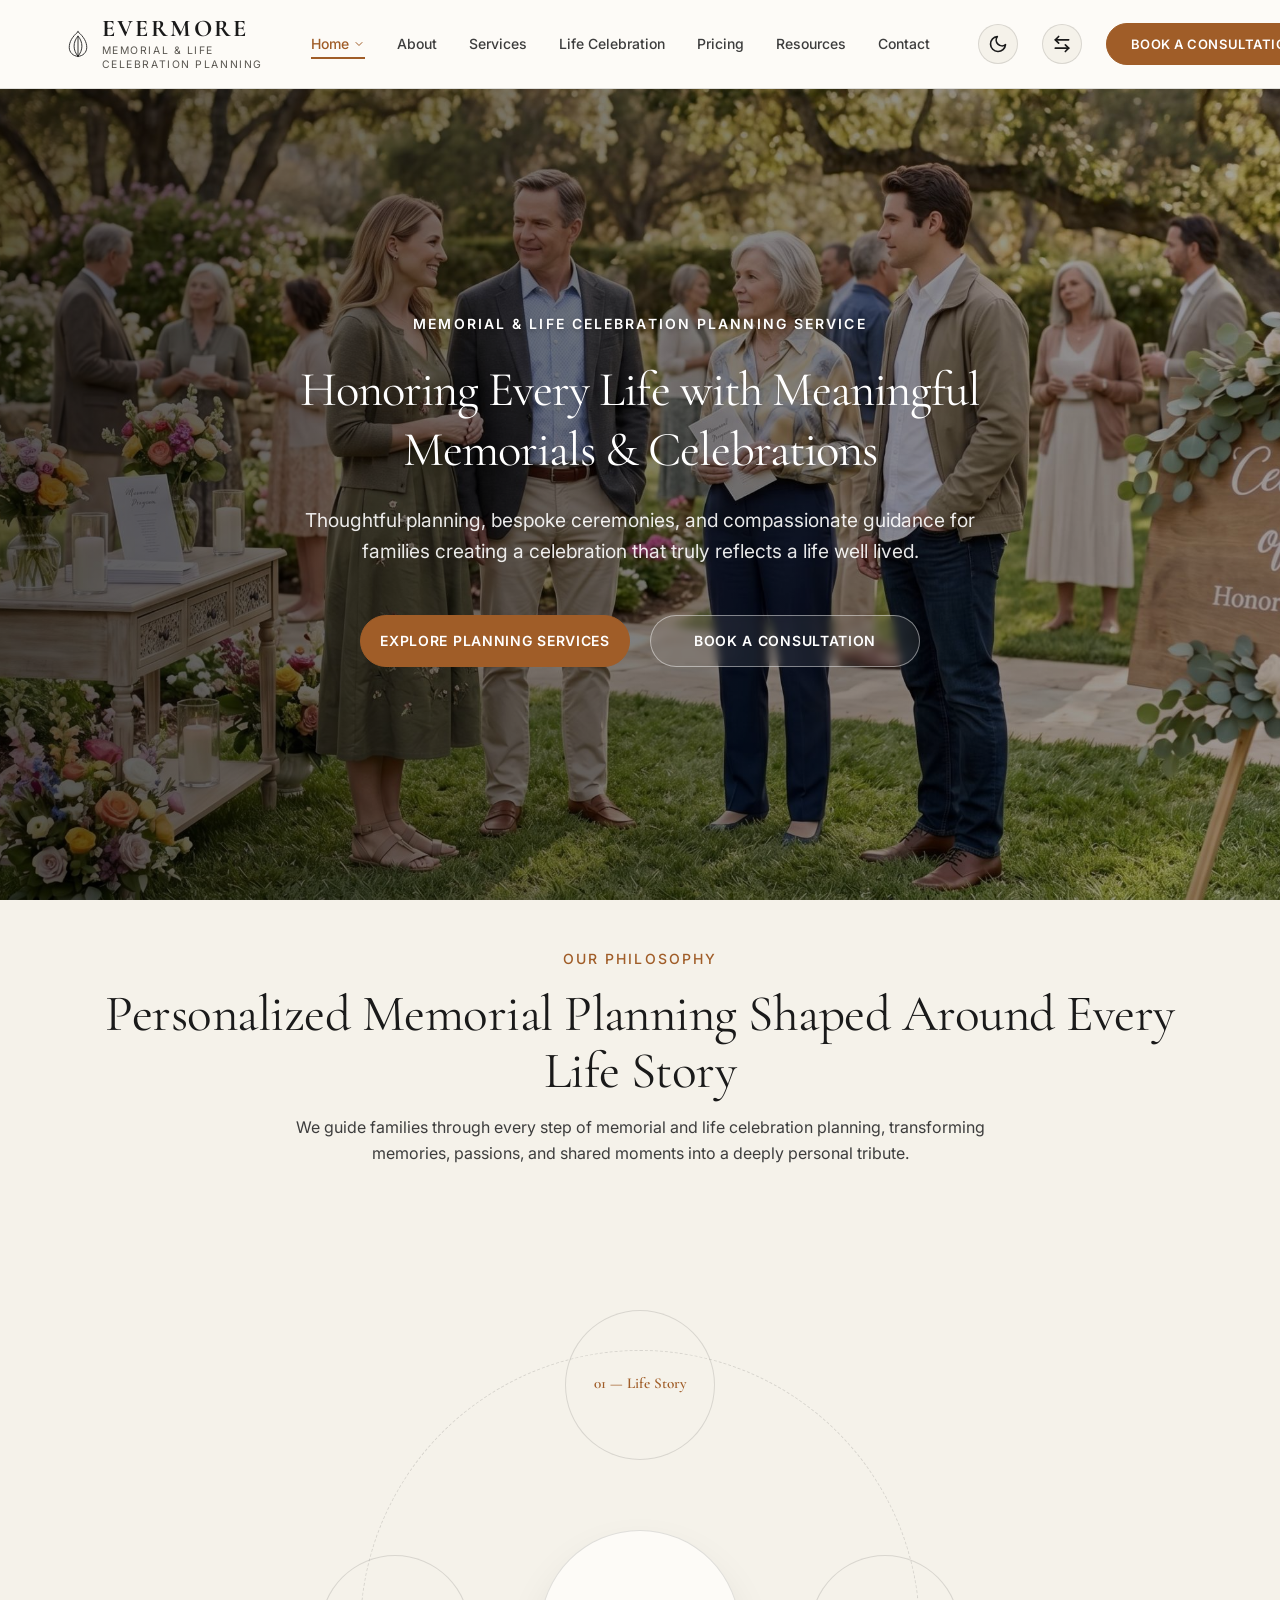
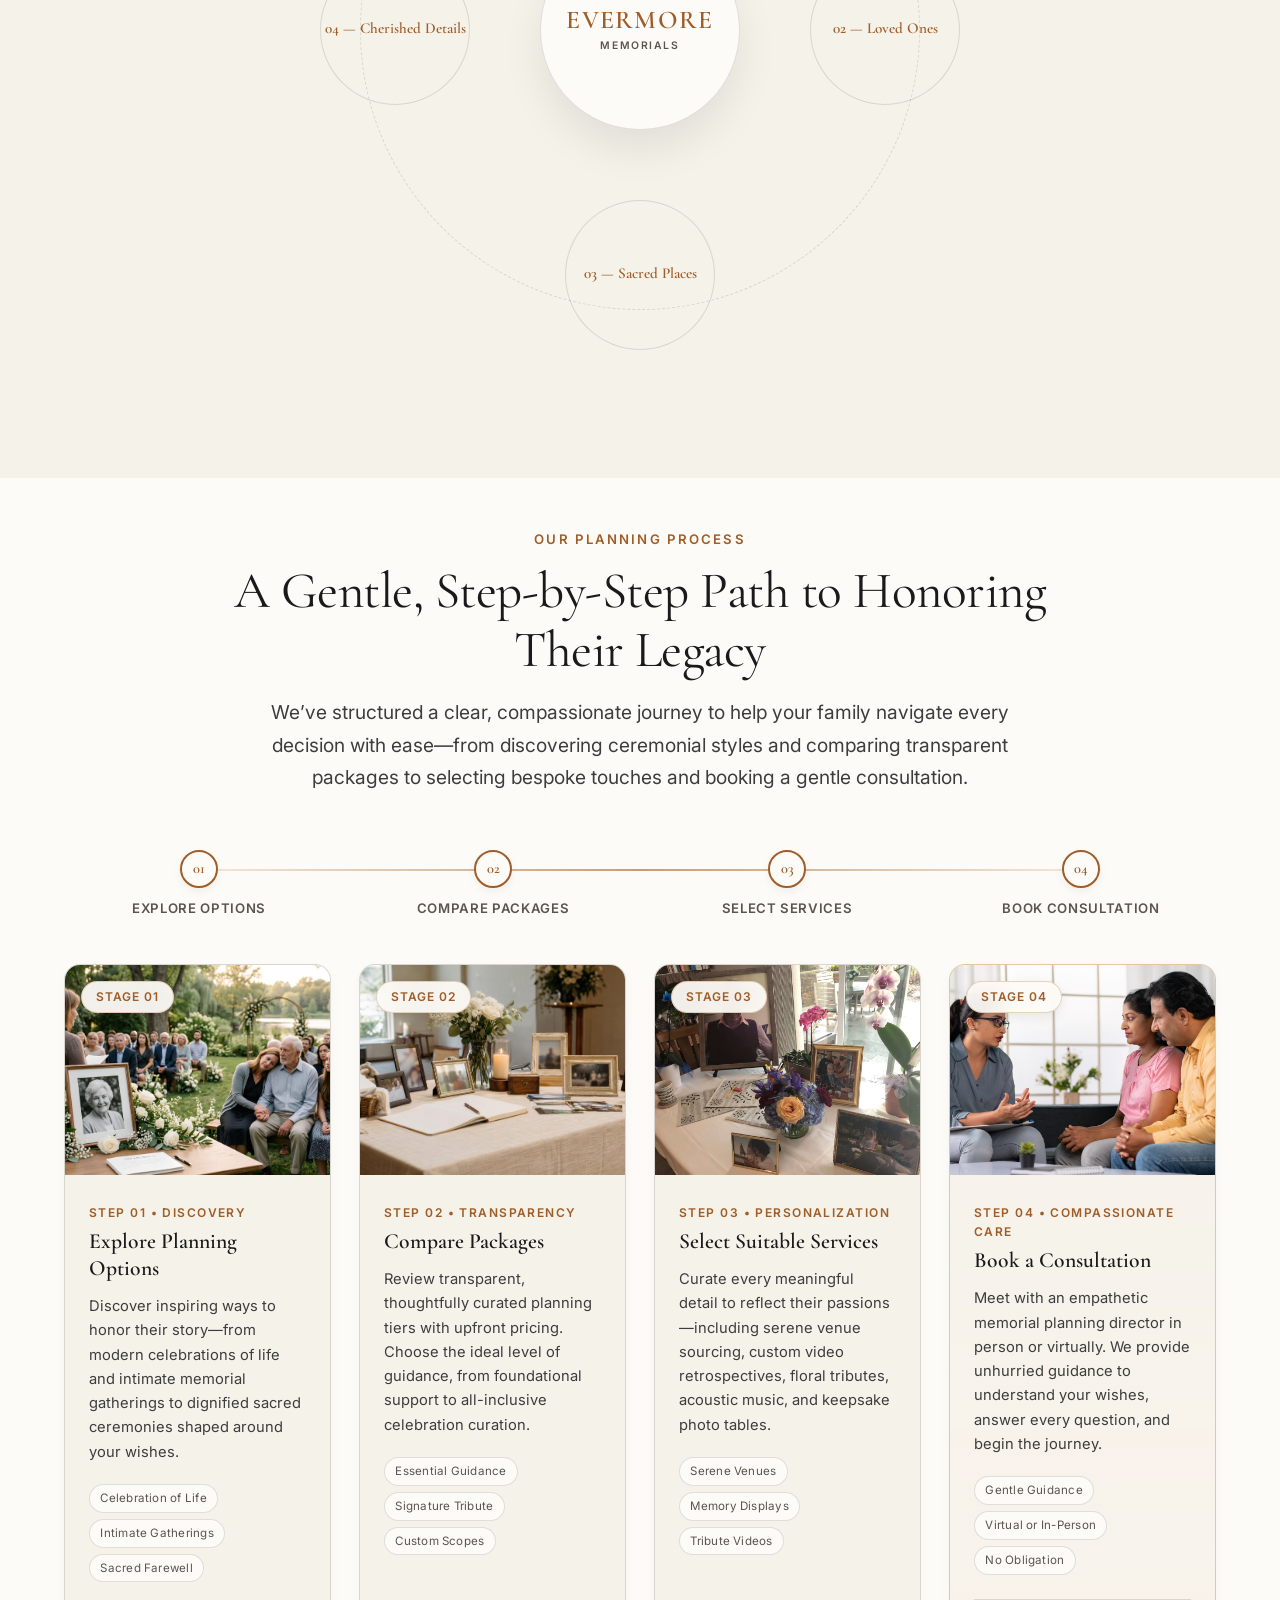
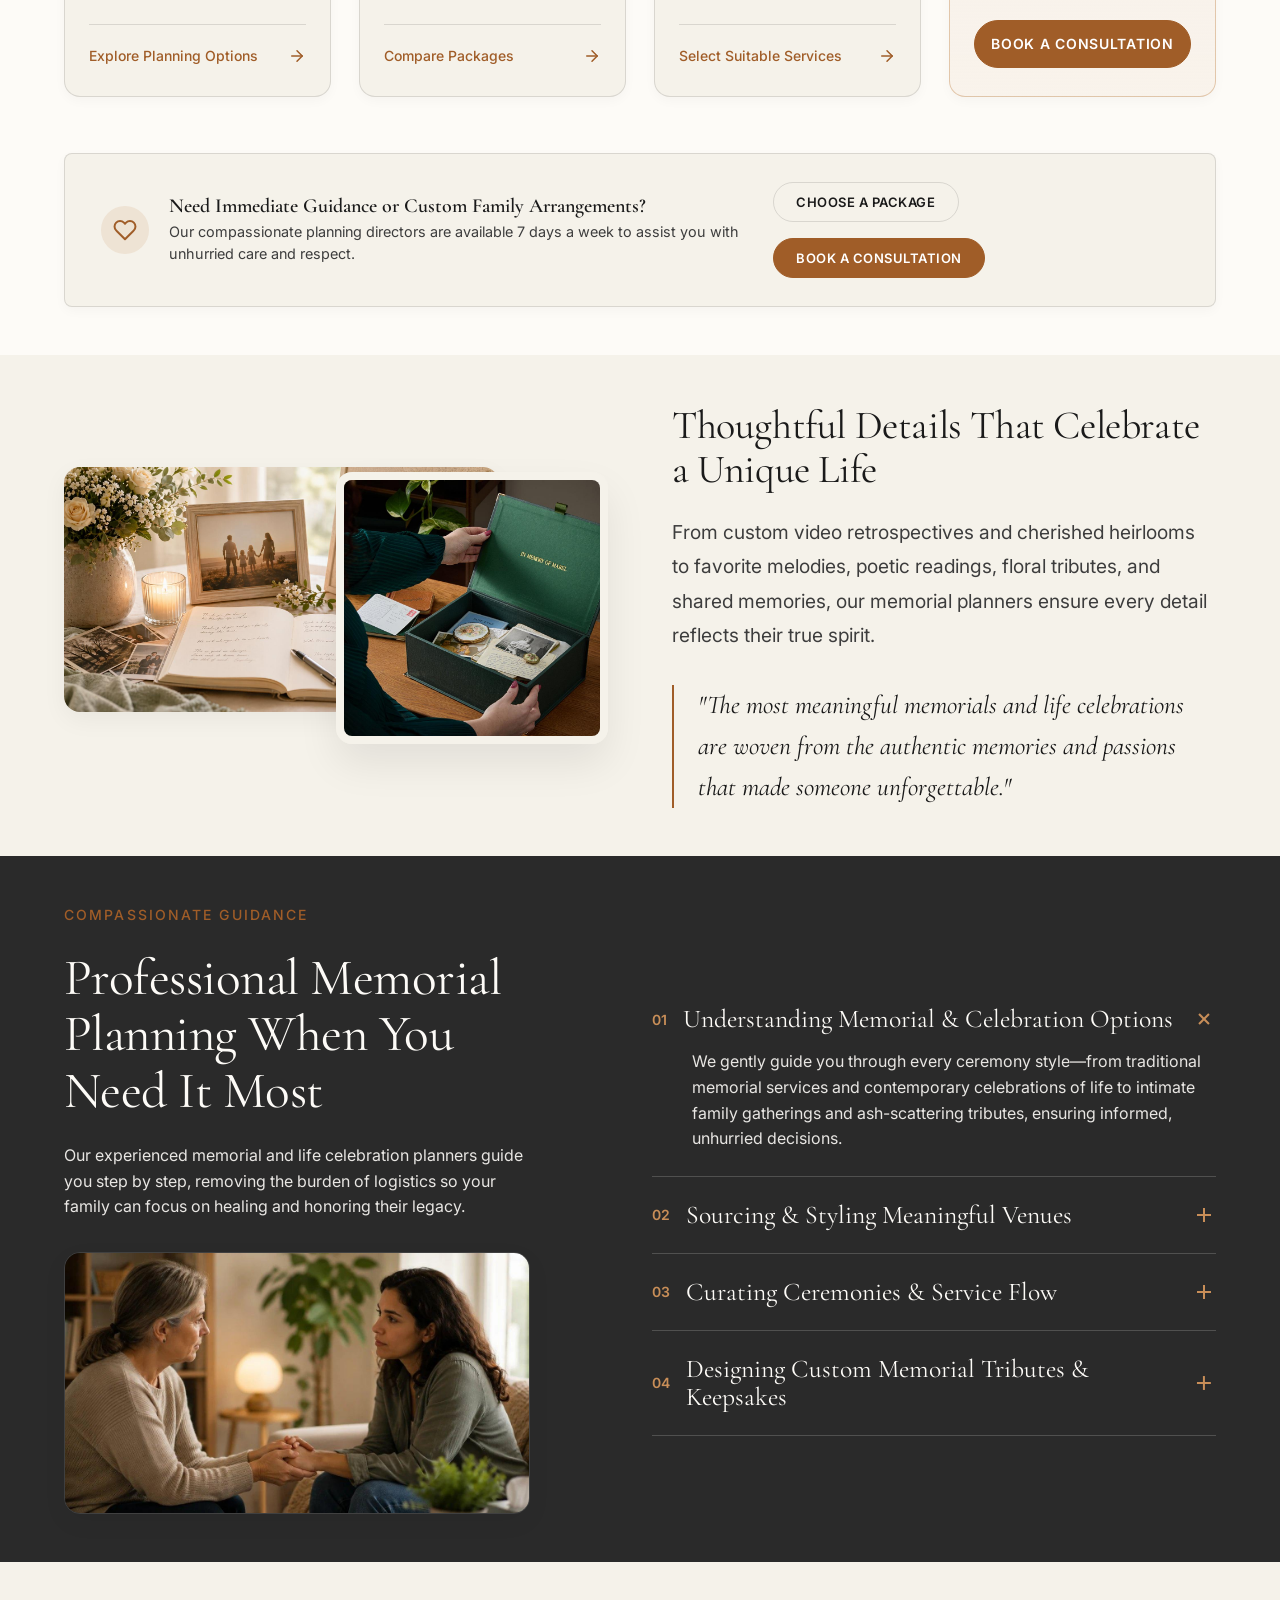
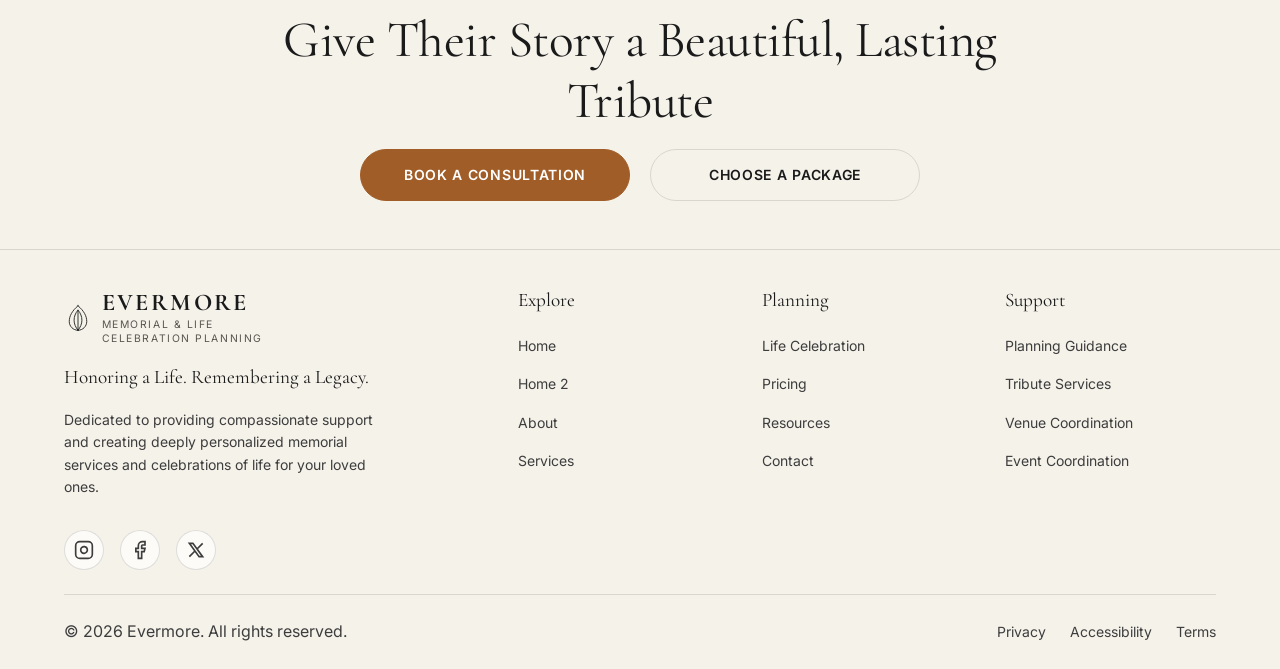
==== commit a980c179: "sixth commit" ====
--- a/index.html
+++ b/index.html
@@ -8,7 +8,7 @@
   <meta name="description" content="Professional memorial and life celebration planning services offering compassionate guidance, bespoke tribute design, venue coordination, and heartfelt celebrations of life.">
   <link rel="preconnect" href="https://fonts.googleapis.com">
   <link rel="preconnect" href="https://fonts.gstatic.com" crossorigin>
-  <link href="https://fonts.googleapis.com/css2?family=Cormorant+Garamond:wght@400;500;600&family=Inter:wght@300;400;500&display=swap" rel="stylesheet">
+  <link href="https://fonts.googleapis.com/css2?family=Cormorant+Garamond:wght@400;500;600;700&family=Inter:wght@300;400;500;600&display=swap" rel="stylesheet">
   <link rel="stylesheet" href="assets/css/style.css">
   <style>
     /* Home specific styles */
@@ -307,11 +307,13 @@
 <nav class="navbar">
   <div class="container nav-container">
     <div class="nav-brand">
-      <a href="index.html" class="nav-logo-text" style="display: flex; align-items: center; gap: 0.5rem; white-space: nowrap; line-height: 1;">
+      <a href="index.html" class="nav-brand-link">
         <svg class="site-logo" width="28" height="28" viewBox="0 0 64 64" fill="none" stroke="var(--text-primary)" stroke-width="2" stroke-linecap="round" stroke-linejoin="round"><path d="M32 4 C 18 16, 12 28, 12 40 C 12 51, 21 60, 32 60 C 43 60, 52 51, 52 40 C 52 28, 46 16, 32 4 Z"></path><path d="M32 60 C 20 46, 20 28, 32 14 C 44 28, 44 46, 32 60 Z"></path><path d="M32 14 L 32 60"></path></svg>
-        EVERMORE
+        <div class="nav-brand-text">
+          <span class="nav-logo-text" style="font-family: var(--font-display); font-size: 1.5rem; font-weight: 700; letter-spacing: 0.1em; line-height: 1.1; color: var(--text-primary); white-space: nowrap;">EVERMORE</span>
+          <span class="nav-descriptor" style="font-family: var(--font-body); font-size: 0.65rem; font-weight: 400; text-transform: uppercase; letter-spacing: 0.15em; color: var(--text-muted); line-height: 1.35; margin-top: 2px; display: block;"><span style="display: block; white-space: nowrap;">Memorial &amp; Life</span><span style="display: block; white-space: nowrap;">Celebration Planning</span></span>
+        </div>
       </a>
-      <span class="nav-descriptor">Memorial &amp; Life Celebration Planning</span>
     </div>
     
     <div class="nav-menu">
@@ -728,11 +730,13 @@
   <div class="container">
     <div class="footer-grid">
       <div class="footer-brand">
-        <a href="index.html" class="nav-logo-text" style="display: flex; align-items: center; gap: 0.5rem; margin-bottom: 0.25rem; white-space: nowrap; line-height: 1;">
+        <a href="index.html" class="nav-brand-link" style="margin-bottom: 1rem;">
           <svg class="site-logo" width="28" height="28" viewBox="0 0 64 64" fill="none" stroke="var(--text-primary)" stroke-width="2" stroke-linecap="round" stroke-linejoin="round"><path d="M32 4 C 18 16, 12 28, 12 40 C 12 51, 21 60, 32 60 C 43 60, 52 51, 52 40 C 52 28, 46 16, 32 4 Z"></path><path d="M32 60 C 20 46, 20 28, 32 14 C 44 28, 44 46, 32 60 Z"></path><path d="M32 14 L 32 60"></path></svg>
-          EVERMORE
+          <div class="nav-brand-text">
+          <span class="nav-logo-text" style="font-family: var(--font-display); font-size: 1.5rem; font-weight: 700; letter-spacing: 0.1em; line-height: 1.1; color: var(--text-primary); white-space: nowrap;">EVERMORE</span>
+          <span class="nav-descriptor" style="font-family: var(--font-body); font-size: 0.65rem; font-weight: 400; text-transform: uppercase; letter-spacing: 0.15em; color: var(--text-muted); line-height: 1.35; margin-top: 2px; display: block;"><span style="display: block; white-space: nowrap;">Memorial &amp; Life</span><span style="display: block; white-space: nowrap;">Celebration Planning</span></span>
+        </div>
         </a>
-        <span class="nav-descriptor" style="margin-bottom: 1rem; display: block;">Memorial &amp; Life Celebration Planning</span>
         <p style="font-family: var(--font-display); font-size: 1.2rem; color: var(--text-primary); margin-bottom: 1rem;">Honoring a Life. Remembering a Legacy.</p>
         <p style="font-size: var(--text-sm); color: var(--text-secondary); line-height: 1.6; margin-bottom: 1.5rem; max-width: 320px;">
           Dedicated to providing compassionate support and creating deeply personalized memorial services and celebrations of life for your loved ones.
--- a/assets/css/style.css
+++ b/assets/css/style.css
@@ -486,8 +486,26 @@
 
 .nav-brand {
   display: flex;
+  align-items: center;
+  z-index: 101;
+}
+
+.nav-brand-link {
+  display: inline-flex;
+  align-items: center;
+  gap: 0.6rem;
+  text-decoration: none;
+  color: inherit;
+}
+
+.site-logo {
+  flex-shrink: 0;
+}
+
+.nav-brand-text {
+  display: flex;
   flex-direction: column;
-  z-index: 101;
+  text-align: left;
 }
 
 .nav-logo-text {
@@ -495,14 +513,32 @@
   font-size: 1.5rem;
   font-weight: 600;
   letter-spacing: 0.1em;
-  color: var(--text-primary);
+  line-height: 1.1;
+  color: var(--text-primary);
+  white-space: nowrap;
 }
 
 .nav-descriptor {
+  font-family: var(--font-body);
   font-size: 0.65rem;
+  font-weight: 400;
   text-transform: uppercase;
   letter-spacing: 0.15em;
   color: var(--text-muted);
+  line-height: 1.35;
+  margin-top: 2px;
+  display: block;
+}
+
+.nav-descriptor span {
+  display: block;
+  white-space: nowrap;
+}
+
+/* Fallback if nav-descriptor is placed directly in brand */
+.nav-brand > .nav-descriptor,
+.footer-brand > .nav-descriptor {
+  margin-left: calc(28px + 0.6rem);
 }
 
 .nav-menu {
@@ -1661,3 +1697,36 @@
 [data-theme="dark"] .mobile-menu .btn-primary:hover {
   background-color: var(--accent-hover);
 }
+
+@media (max-width: 400px) {
+  .nav-brand-text .nav-logo-text {
+    font-size: 1.3rem;
+  }
+  .nav-brand-text .nav-descriptor {
+    font-size: 0.55rem;
+    letter-spacing: 0.1em;
+  }
+}
+
+/* Form Submit Button Mobile Protection */
+@media (max-width: 768px) {
+  form .btn.w-full,
+  .contact-form-card .btn {
+    white-space: normal !important;
+    padding: 0.85rem 1rem !important;
+    font-size: 0.825rem !important;
+    letter-spacing: 0.03em !important;
+    line-height: 1.3 !important;
+    box-sizing: border-box !important;
+  }
+}
+
+@media (max-width: 480px) {
+  form .btn.w-full,
+  .contact-form-card .btn {
+    font-size: 0.775rem !important;
+    padding: 0.85rem 0.75rem !important;
+    letter-spacing: 0.02em !important;
+  }
+}
+
